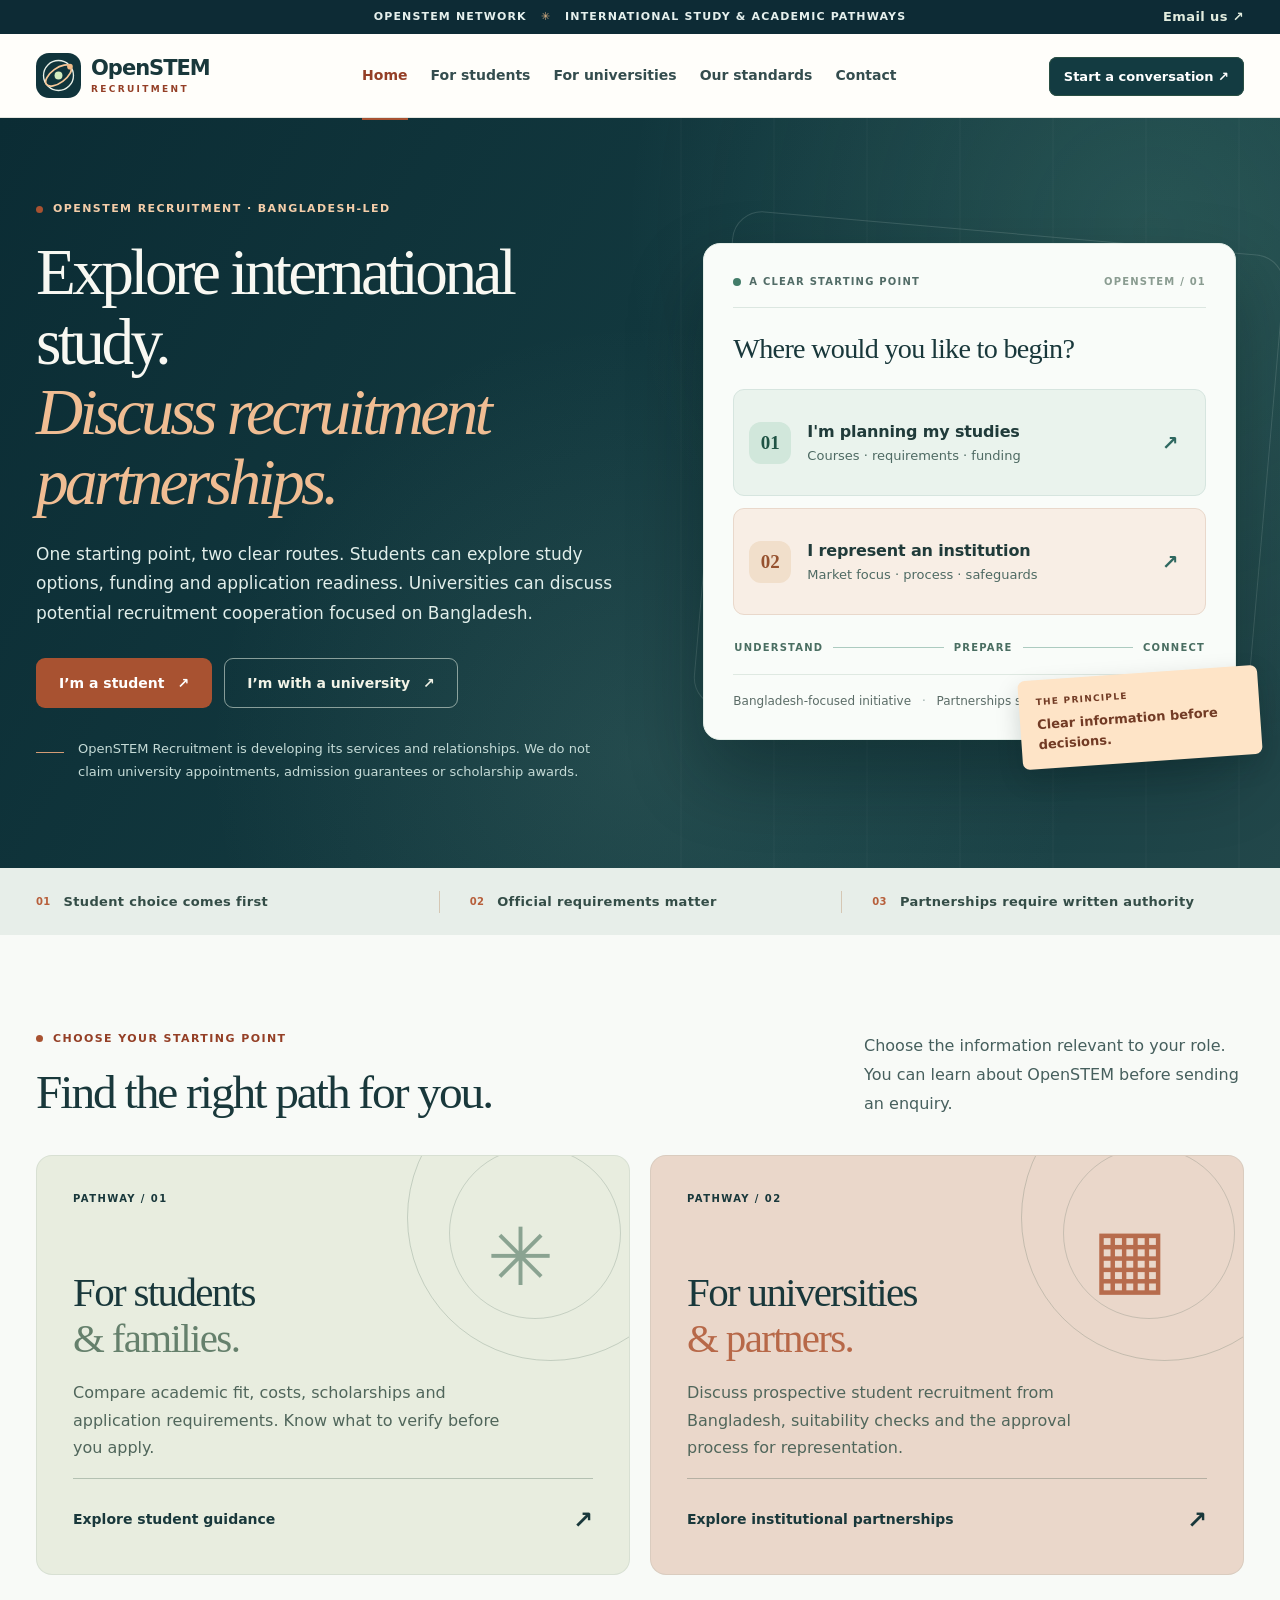
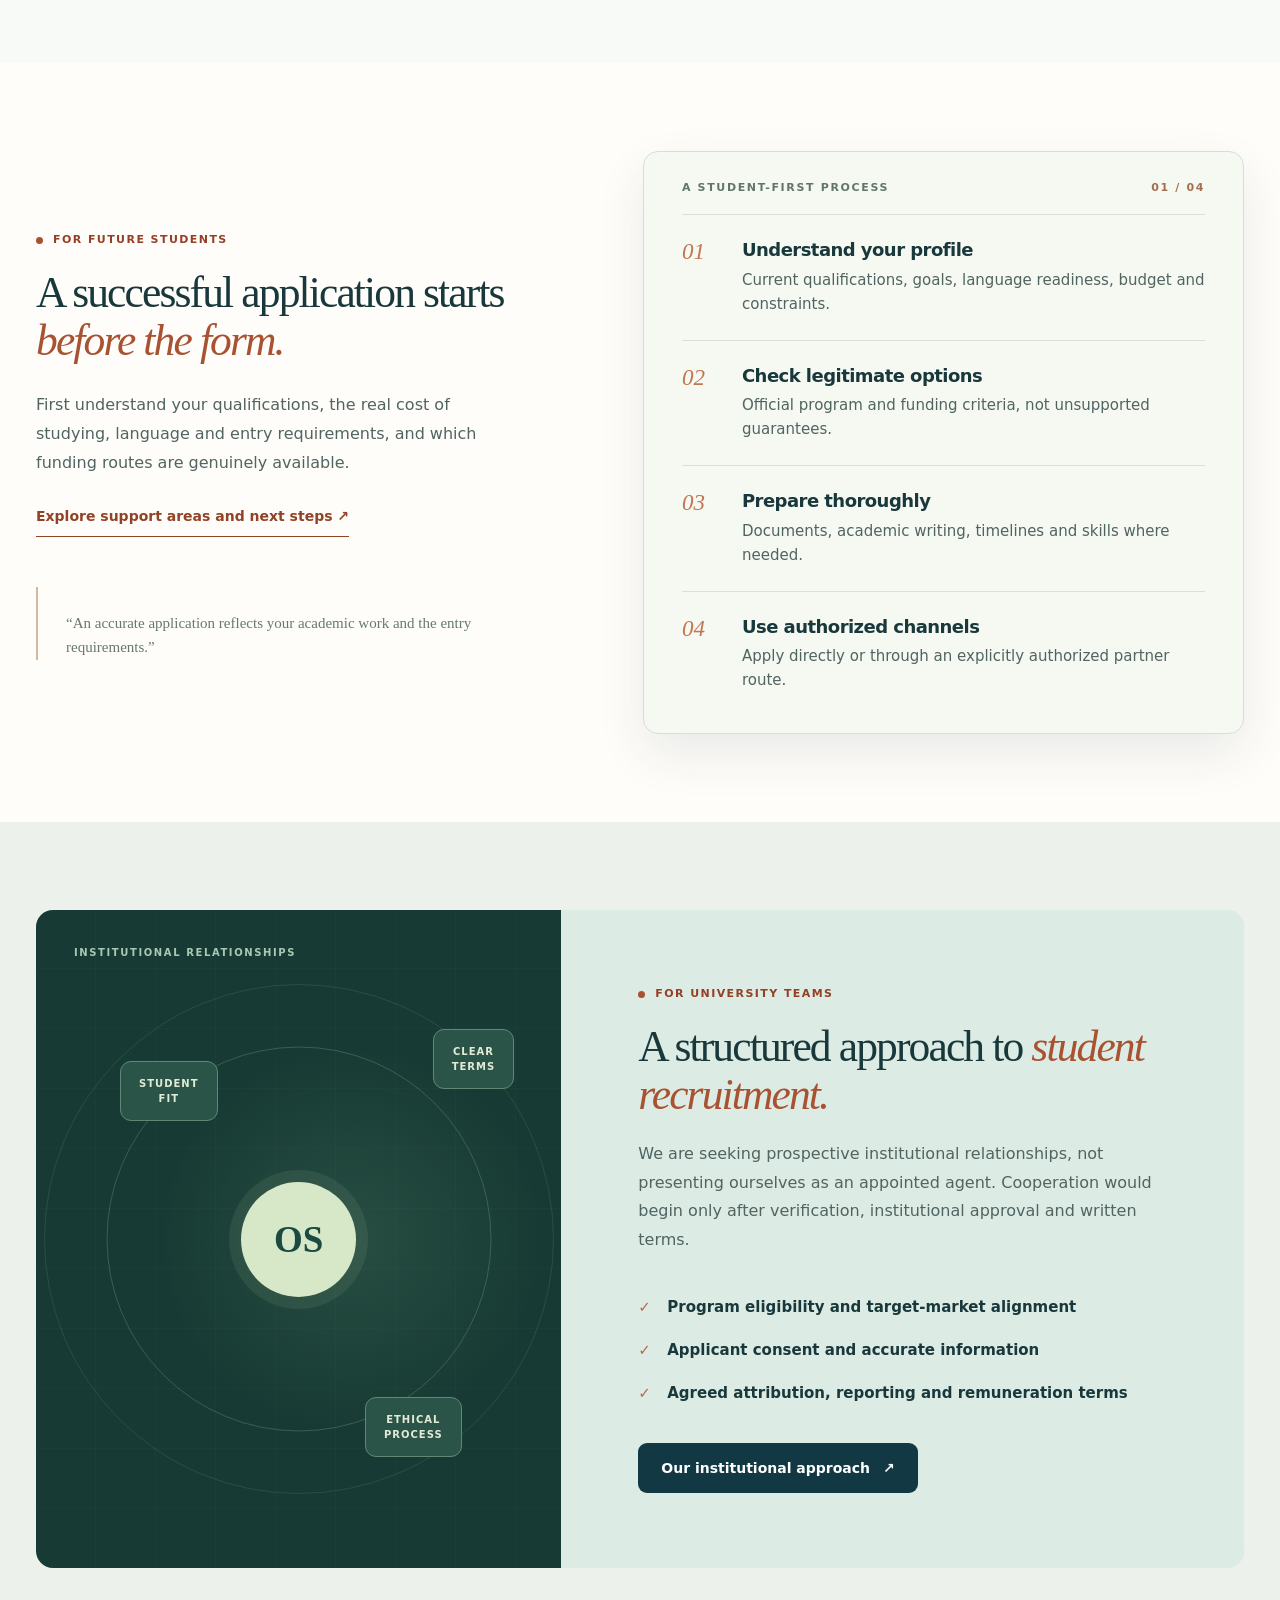
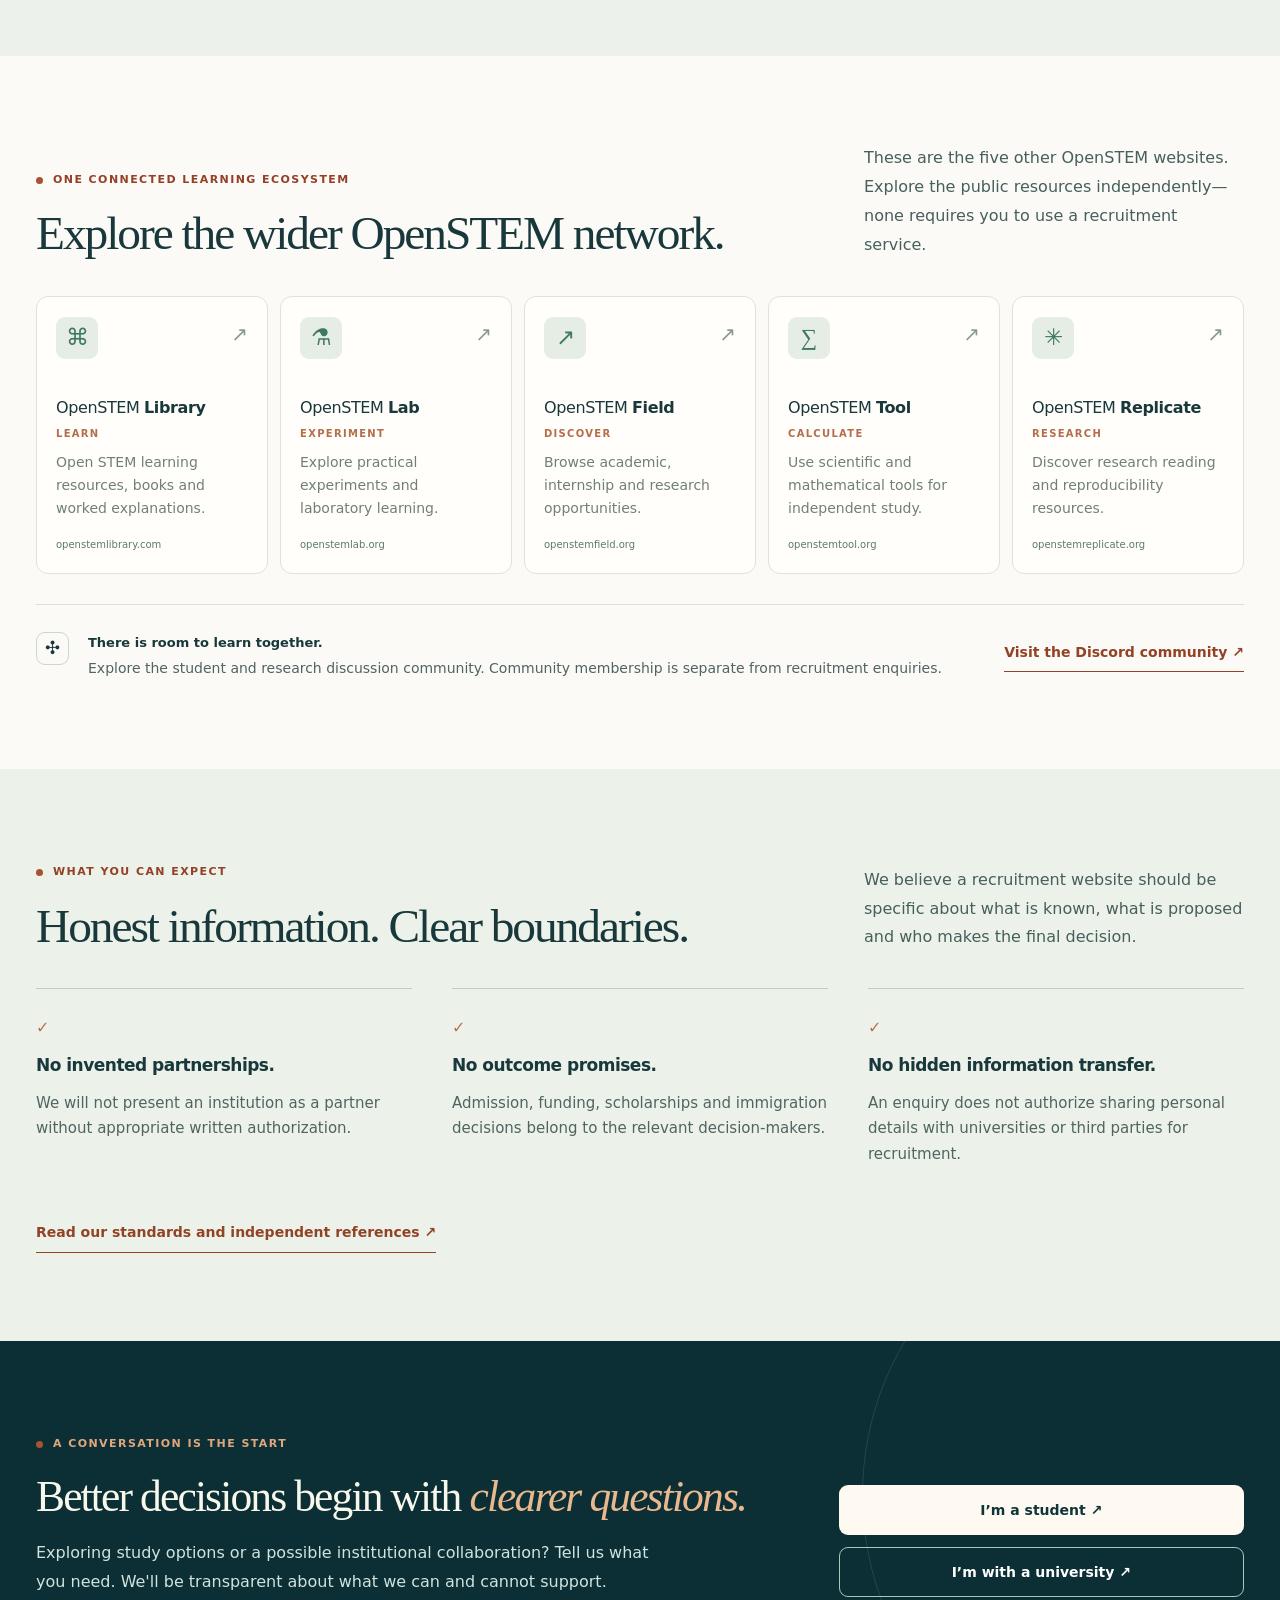
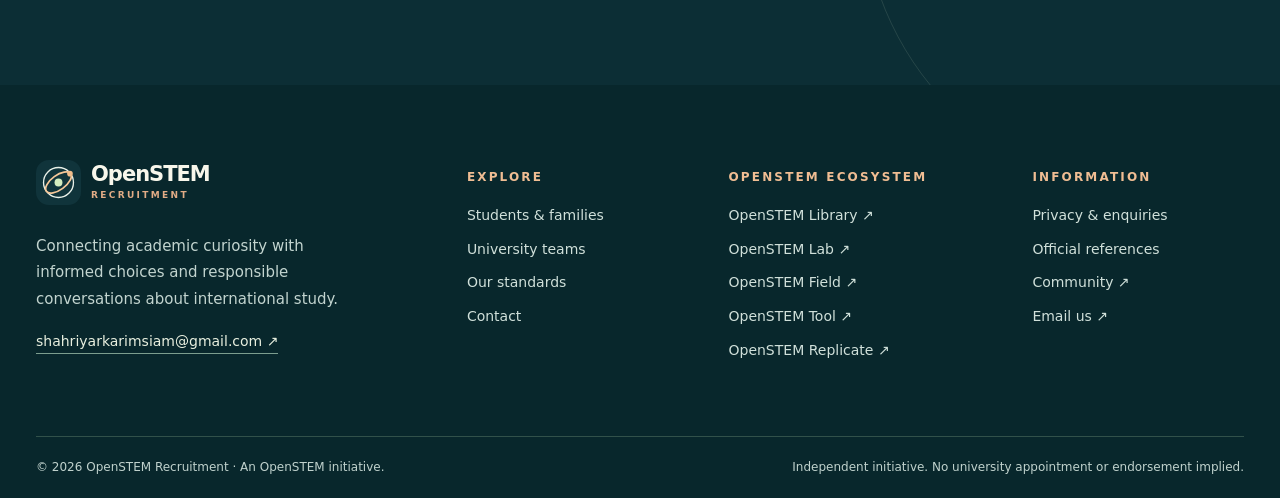
==== index.html @ 00c5bc96 "feat: complete production-ready OpenSTEM Recruitment website for Cloudflare, GitHub, and Google Clou" ====
<!DOCTYPE html>
<html lang="en"><head><meta charset="utf-8"/><meta content="width=device-width, initial-scale=1" name="viewport"/><meta content="light" name="color-scheme"/><meta content="#0b2c34" name="theme-color"/><meta content="OpenSTEM Recruitment connects student-focused academic guidance with honest conversations about potential university recruitment partnerships." name="description"/><title>Study pathways &amp; university recruitment partnerships | OpenSTEM Recruitment</title><meta content="website" property="og:type"/><meta content="Study pathways &amp; university recruitment partnerships — OpenSTEM Recruitment" property="og:title"/><meta content="OpenSTEM Recruitment connects student-focused academic guidance with honest conversations about potential university recruitment partnerships." property="og:description"/><link href="assets/favicon.svg" rel="icon" type="image/svg+xml"/><link href="assets/styles.css" rel="stylesheet"/><script defer="" src="assets/app.js"></script></head><body><a class="skip" href="#main">Skip to content</a><div class="topline"><span>OPENSTEM NETWORK <span aria-hidden="true">✳</span> INTERNATIONAL STUDY &amp; ACADEMIC PATHWAYS</span><a href="mailto:shahriyarkarimsiam@gmail.com">Email us <span aria-hidden="true">↗</span></a></div><header class="site-header"><div class="shell header-inner"><a aria-label="OpenSTEM Recruitment home" class="brand" href="index.html"><span aria-hidden="true" class="brand-mark"><svg height="37" viewbox="0 0 42 42" width="37"><circle cx="21" cy="21" fill="none" r="17" stroke="#e8f0e8" stroke-width="1.5"></circle><ellipse cx="21" cy="21" fill="none" rx="17" ry="8.2" stroke="#f7c899" stroke-width="2" transform="rotate(-36 21 21)"></ellipse><circle cx="21" cy="21" fill="#d4edbf" r="4.5"></circle><circle cx="34" cy="11" fill="#f1bd8b" r="3.2"></circle></svg></span><span class="brand-copy"><strong>OpenSTEM</strong><small>RECRUITMENT</small></span></a><nav aria-label="Main navigation" class="desktop-nav"><a aria-current="page" href="index.html">Home</a><a href="students.html">For students</a><a href="universities.html">For universities</a><a href="standards.html">Our standards</a><a href="contact.html">Contact</a></nav><div class="header-actions"><a class="header-cta" href="contact.html">Start a conversation <span aria-hidden="true">↗</span></a><button aria-controls="mobile-nav" aria-expanded="false" aria-label="Open navigation" class="menu-toggle" type="button"><span></span><span></span><span></span></button></div></div><nav aria-label="Mobile navigation" class="mobile-nav shell" hidden="" id="mobile-nav"><a aria-current="page" href="index.html">Home</a><a href="students.html">For students</a><a href="universities.html">For universities</a><a href="standards.html">Our standards</a><a href="contact.html">Contact</a></nav></header><main id="main">
<section class="hero-home"><div class="hero-sheen"></div><div class="shell home-hero-grid"><div class="hero-copy"><span class="eyebrow"><span class="eyebrow-dot"></span>OPENSTEM RECRUITMENT · BANGLADESH-LED</span><h1>Explore international study.<br/><em>Discuss recruitment partnerships.</em></h1><p class="hero-description">One starting point, two clear routes. Students can explore study options, funding and application readiness. Universities can discuss potential recruitment cooperation focused on Bangladesh.</p><div class="button-row"><a class="btn btn-accent" href="students.html">I’m a student <span aria-hidden="true">↗</span></a><a class="btn btn-border" href="universities.html">I’m with a university <span aria-hidden="true">↗</span></a></div><div class="hero-proof"><span class="small-rule"></span><p>OpenSTEM Recruitment is developing its services and relationships. We do not claim university appointments, admission guarantees or scholarship awards.</p></div></div><div aria-label="How students and universities can use OpenSTEM Recruitment" class="hero-art pathway-art">
<div class="pathway-board">
<div class="pathway-board-head"><span class="board-kicker"><span class="signal-dot"></span> A CLEAR STARTING POINT</span><span class="board-mini">OPENSTEM / 01</span></div>
<div class="pathway-board-title">Where would you like to begin?</div>
<a class="board-route board-student" href="students.html"><span aria-hidden="true" class="board-route-icon">01</span><span class="board-route-body"><strong>I'm planning my studies</strong><small>Courses · requirements · funding</small></span><span aria-hidden="true" class="board-route-arrow">↗</span></a>
<a class="board-route board-institution" href="universities.html"><span aria-hidden="true" class="board-route-icon">02</span><span class="board-route-body"><strong>I represent an institution</strong><small>Market focus · process · safeguards</small></span><span aria-hidden="true" class="board-route-arrow">↗</span></a>
<div class="board-process"><span>UNDERSTAND</span><i></i><span>PREPARE</span><i></i><span>CONNECT</span></div>
<div class="board-notice">Bangladesh-focused initiative <span>·</span> Partnerships subject to approval</div>
</div>
<div class="board-floating-note"><span>THE PRINCIPLE</span><strong>Clear information before decisions.</strong></div>
</div></div></section>
<section class="trust-ribbon"><div class="shell trust-items"><span><b>01</b> Student choice comes first</span><span><b>02</b> Official requirements matter</span><span><b>03</b> Partnerships require written authority</span></div></section>
<section class="section audience-section" id="audiences"><div class="shell"><div class="section-head"><div><span class="eyebrow"><span class="eyebrow-dot"></span>CHOOSE YOUR STARTING POINT</span><h2>Find the right path for you.</h2></div><div class="section-head-right"><p>Choose the information relevant to your role. You can learn about OpenSTEM before sending an enquiry.</p></div></div><div class="audience-grid"><a class="audience-card audience-students" href="students.html"><span class="audience-number">PATHWAY / 01</span><span aria-hidden="true" class="audience-emblem">✳</span><h3>For students <span>&amp; families.</span></h3><p>Compare academic fit, costs, scholarships and application requirements. Know what to verify before you apply.</p><span class="audience-bottom">Explore student guidance <span aria-hidden="true">↗</span></span></a><a class="audience-card audience-universities" href="universities.html"><span class="audience-number">PATHWAY / 02</span><span aria-hidden="true" class="audience-emblem">▦</span><h3>For universities <span>&amp; partners.</span></h3><p>Discuss prospective student recruitment from Bangladesh, suitability checks and the approval process for representation.</p><span class="audience-bottom">Explore institutional partnerships <span aria-hidden="true">↗</span></span></a></div></div></section>
<section class="section process-split"><div class="shell split-grid"><div class="split-story"><span class="eyebrow"><span class="eyebrow-dot"></span>FOR FUTURE STUDENTS</span><h2>A successful application starts <em>before the form.</em></h2><p>First understand your qualifications, the real cost of studying, language and entry requirements, and which funding routes are genuinely available.</p><a class="text-link" href="students.html">Explore support areas and next steps ↗</a><div class="mini-quote">“An accurate application reflects your academic work and the entry requirements.”</div></div><div class="steps-card"><div class="steps-top">A STUDENT-FIRST PROCESS <span>01 / 04</span></div><div class="step"><span>01</span><div><h3>Understand your profile</h3><p>Current qualifications, goals, language readiness, budget and constraints.</p></div></div><div class="step"><span>02</span><div><h3>Check legitimate options</h3><p>Official program and funding criteria, not unsupported guarantees.</p></div></div><div class="step"><span>03</span><div><h3>Prepare thoroughly</h3><p>Documents, academic writing, timelines and skills where needed.</p></div></div><div class="step"><span>04</span><div><h3>Use authorized channels</h3><p>Apply directly or through an explicitly authorized partner route.</p></div></div></div></div></section>
<section class="section uni-feature"><div class="shell"><div class="uni-feature-inner"><div class="uni-feature-visual"><span class="visual-kicker">INSTITUTIONAL RELATIONSHIPS</span><div class="network-center">OS</div><div class="network-node node-one">STUDENT<br/>FIT</div><div class="network-node node-two">CLEAR<br/>TERMS</div><div class="network-node node-three">ETHICAL<br/>PROCESS</div><div class="network-ring nr-one"></div><div class="network-ring nr-two"></div></div><div class="uni-feature-copy"><span class="eyebrow"><span class="eyebrow-dot"></span>FOR UNIVERSITY TEAMS</span><h2>A structured approach to <em>student recruitment.</em></h2><p>We are seeking prospective institutional relationships, not presenting ourselves as an appointed agent. Cooperation would begin only after verification, institutional approval and written terms.</p><ul class="check-list"><li>Program eligibility and target-market alignment</li><li>Applicant consent and accurate information</li><li>Agreed attribution, reporting and remuneration terms</li></ul><a class="btn btn-dark" href="universities.html">Our institutional approach <span aria-hidden="true">↗</span></a></div></div></div></section>
<section class="ecosystem section" id="ecosystem"><div class="shell"><div class="section-head"><div><span class="eyebrow"><span class="eyebrow-dot"></span>ONE CONNECTED LEARNING ECOSYSTEM</span><h2>Explore the wider OpenSTEM network.</h2></div><div class="section-head-right"><p>These are the five other OpenSTEM websites. Explore the public resources independently—none requires you to use a recruitment service.</p></div></div><div class="eco-grid"><a class="eco-card" href="https://openstemlibrary.com" rel="noopener noreferrer" target="_blank"><span class="eco-top"><span class="eco-ico">⌘</span><span aria-hidden="true" class="external">↗</span></span><span class="eco-name">OpenSTEM <strong>Library</strong></span><span class="eco-tag">Learn</span><span class="eco-desc">Open STEM learning resources, books and worked explanations.</span><span class="eco-url">openstemlibrary.com</span></a><a class="eco-card" href="https://openstemlab.org" rel="noopener noreferrer" target="_blank"><span class="eco-top"><span class="eco-ico">⚗</span><span aria-hidden="true" class="external">↗</span></span><span class="eco-name">OpenSTEM <strong>Lab</strong></span><span class="eco-tag">Experiment</span><span class="eco-desc">Explore practical experiments and laboratory learning.</span><span class="eco-url">openstemlab.org</span></a><a class="eco-card" href="https://openstemfield.org" rel="noopener noreferrer" target="_blank"><span class="eco-top"><span class="eco-ico">↗</span><span aria-hidden="true" class="external">↗</span></span><span class="eco-name">OpenSTEM <strong>Field</strong></span><span class="eco-tag">Discover</span><span class="eco-desc">Browse academic, internship and research opportunities.</span><span class="eco-url">openstemfield.org</span></a><a class="eco-card" href="https://openstemtool.org" rel="noopener noreferrer" target="_blank"><span class="eco-top"><span class="eco-ico">∑</span><span aria-hidden="true" class="external">↗</span></span><span class="eco-name">OpenSTEM <strong>Tool</strong></span><span class="eco-tag">Calculate</span><span class="eco-desc">Use scientific and mathematical tools for independent study.</span><span class="eco-url">openstemtool.org</span></a><a class="eco-card" href="https://openstemreplicate.org" rel="noopener noreferrer" target="_blank"><span class="eco-top"><span class="eco-ico">✳</span><span aria-hidden="true" class="external">↗</span></span><span class="eco-name">OpenSTEM <strong>Replicate</strong></span><span class="eco-tag">Research</span><span class="eco-desc">Discover research reading and reproducibility resources.</span><span class="eco-url">openstemreplicate.org</span></a></div><div class="community-note"><div><span class="mini-icon">✣</span><strong>There is room to learn together.</strong><p>Explore the student and research discussion community. Community membership is separate from recruitment enquiries.</p></div><a class="text-link" href="https://discord.gg/tBBKtvFJzW" rel="noopener noreferrer" target="_blank">Visit the Discord community ↗</a></div></div></section>
<section class="section values-section"><div class="shell"><div class="section-head"><div><span class="eyebrow"><span class="eyebrow-dot"></span>WHAT YOU CAN EXPECT</span><h2>Honest information. Clear boundaries.</h2></div><div class="section-head-right"><p>We believe a recruitment website should be specific about what is known, what is proposed and who makes the final decision.</p></div></div><div class="values-grid"><div><span class="values-glyph">✓</span><h3>No invented partnerships.</h3><p>We will not present an institution as a partner without appropriate written authorization.</p></div><div><span class="values-glyph">✓</span><h3>No outcome promises.</h3><p>Admission, funding, scholarships and immigration decisions belong to the relevant decision-makers.</p></div><div><span class="values-glyph">✓</span><h3>No hidden information transfer.</h3><p>An enquiry does not authorize sharing personal details with universities or third parties for recruitment.</p></div></div><a class="text-link" href="standards.html">Read our standards and independent references ↗</a></div></section>
<section class="cta-panel section"><div class="shell"><div class="cta-inner"><div><span class="eyebrow"><span class="eyebrow-dot"></span>A CONVERSATION IS THE START</span><h2>Better decisions begin with <em>clearer questions.</em></h2><p>Exploring study options or a possible institutional collaboration? Tell us what you need. We'll be transparent about what we can and cannot support.</p></div><div class="cta-actions"><a class="btn btn-light" href="contact.html?type=student">I’m a student ↗</a><a class="btn btn-outline-light" href="contact.html?type=university">I’m with a university ↗</a></div></div></div></section></main><footer class="footer"><div class="shell"><div class="footer-upper"><div class="footer-lead"><a aria-label="OpenSTEM Recruitment home" class="brand" href="index.html"><span aria-hidden="true" class="brand-mark"><svg height="37" viewbox="0 0 42 42" width="37"><circle cx="21" cy="21" fill="none" r="17" stroke="#e8f0e8" stroke-width="1.5"></circle><ellipse cx="21" cy="21" fill="none" rx="17" ry="8.2" stroke="#f7c899" stroke-width="2" transform="rotate(-36 21 21)"></ellipse><circle cx="21" cy="21" fill="#d4edbf" r="4.5"></circle><circle cx="34" cy="11" fill="#f1bd8b" r="3.2"></circle></svg></span><span class="brand-copy"><strong>OpenSTEM</strong><small>RECRUITMENT</small></span></a><p>Connecting academic curiosity with informed choices and responsible conversations about international study.</p><a class="footer-mail" href="mailto:shahriyarkarimsiam@gmail.com">shahriyarkarimsiam@gmail.com <span aria-hidden="true">↗</span></a></div><div class="footer-col"><h3>Explore</h3><a href="students.html">Students &amp; families</a><a href="universities.html">University teams</a><a href="standards.html">Our standards</a><a href="contact.html">Contact</a></div><div class="footer-col"><h3>OpenSTEM ecosystem</h3><a href="https://openstemlibrary.com" rel="noopener noreferrer" target="_blank">OpenSTEM Library <span aria-hidden="true">↗</span></a><a href="https://openstemlab.org" rel="noopener noreferrer" target="_blank">OpenSTEM Lab <span aria-hidden="true">↗</span></a><a href="https://openstemfield.org" rel="noopener noreferrer" target="_blank">OpenSTEM Field <span aria-hidden="true">↗</span></a><a href="https://openstemtool.org" rel="noopener noreferrer" target="_blank">OpenSTEM Tool <span aria-hidden="true">↗</span></a><a href="https://openstemreplicate.org" rel="noopener noreferrer" target="_blank">OpenSTEM Replicate <span aria-hidden="true">↗</span></a></div><div class="footer-col"><h3>Information</h3><a href="privacy.html">Privacy &amp; enquiries</a><a href="standards.html#references">Official references</a><a href="https://discord.gg/tBBKtvFJzW" rel="noopener noreferrer" target="_blank">Community ↗</a><a href="mailto:shahriyarkarimsiam@gmail.com">Email us ↗</a></div></div><div class="footer-bottom"><span>© <span id="year">2026</span> OpenSTEM Recruitment · An OpenSTEM initiative.</span><span>Independent initiative. No university appointment or endorsement implied.</span></div></div></footer></body></html>
---- assets/styles.css ----
:root{--ink:#17332f;--dark:#14342f;--dark2:#0e2926;--dark3:#214b44;--cream:#f9f7f1;--paper:#fffdfa;--sage:#e9efea;--sage2:#d9e7db;--line:#dbe2da;--muted:#64756d;--accent:#c76e46;--accent-dark:#a95535;--peach:#f3d5bd;--round:18px;--shadow:0 24px 54px rgba(19,47,42,.09);--font:Inter,ui-sans-serif,system-ui,-apple-system,BlinkMacSystemFont,"Segoe UI",sans-serif;--serif:Georgia,"Times New Roman",serif}
*{box-sizing:border-box}html{scroll-behavior:smooth;scroll-padding-top:106px}body{margin:0;color:var(--ink);background:var(--cream);font:16px/1.66 var(--font);-webkit-font-smoothing:antialiased}a{color:inherit;text-decoration:none}button,input,textarea,select{font:inherit}button{cursor:pointer}h1,h2,h3,p{margin-top:0}h1,h2,h3{line-height:1.13;letter-spacing:-.035em}h1,h2{font-weight:500}h1{font-family:var(--serif);font-size:clamp(3.65rem,6vw,6.65rem)}h2{font-family:var(--serif);font-size:clamp(2.75rem,4.1vw,4.65rem)}h3{font-size:1.18rem}em{font-weight:400;color:var(--accent);font-family:var(--serif)}p{color:var(--muted)}img{max-width:100%;display:block}[hidden]{display:none!important}::selection{background:#f5c49b;color:#163731}.shell{width:min(1240px,calc(100% - 72px));margin-inline:auto}.section{padding:100px 0}.skip{position:absolute;top:-90px;left:24px;background:#fff;z-index:50;padding:10px 18px;border-radius:6px}.skip:focus{top:8px}a:focus-visible,button:focus-visible,input:focus-visible,textarea:focus-visible,select:focus-visible,summary:focus-visible{outline:3px solid #e59b68;outline-offset:4px}.sr-only{position:absolute!important;width:1px;height:1px;overflow:hidden;clip:rect(0,0,0,0);white-space:nowrap}.topline{height:32px;background:#10302b;color:#d9e7dd;display:flex;align-items:center;justify-content:center;gap:12px;position:relative;font-size:10px;letter-spacing:.155em;font-weight:700}.topline span span{color:#deb385;margin:0 9px}.topline>a{position:absolute;right:36px;color:#e2eddf;letter-spacing:.03em;text-transform:none;font-size:11px}.topline>a:hover{color:#f6c896}.site-header{position:relative;z-index:20;background:rgba(249,247,241,.98);border-bottom:1px solid #e4e6df}.header-inner{min-height:84px;display:flex;align-items:center;justify-content:space-between;gap:22px}.brand{display:inline-flex;align-items:center;gap:10px;flex-shrink:0;line-height:1}.brand-mark{display:grid;place-items:center;width:45px;height:45px;border-radius:13px;background:var(--dark)}.brand-copy{display:flex;flex-direction:column;gap:6px}.brand-copy strong{font-weight:800;font-size:21px;letter-spacing:-1px}.brand-copy small{font-size:9px;letter-spacing:.26em;font-weight:800;color:var(--accent-dark)}.desktop-nav{display:flex;align-items:center;gap:clamp(13px,1.8vw,30px)}.desktop-nav a{font-size:12px;font-weight:700;color:#3e554b;white-space:nowrap;transition:color .2s}.desktop-nav a:hover,.desktop-nav a[aria-current=page]{color:var(--accent-dark)}.desktop-nav a[aria-current=page]{position:relative}.desktop-nav a[aria-current=page]:after{content:"";position:absolute;bottom:-33px;left:0;right:0;height:2px;background:var(--accent)}.header-cta{border:1px solid #294f43;color:#183a32;border-radius:7px;padding:11px 14px;font-weight:750;font-size:12px;white-space:nowrap;transition:background .2s,color .2s}.header-cta:hover{background:var(--dark);color:white}.menu-toggle{display:none;border:1px solid #bac7bc;border-radius:8px;background:transparent;width:42px;height:42px;padding:12px}.menu-toggle span{display:block;height:2px;background:var(--ink);margin:4px 0}.mobile-nav{padding-bottom:22px;display:grid;gap:0}.mobile-nav a{padding:12px 2px;border-bottom:1px solid var(--line);font-weight:650}.eyebrow{display:inline-flex;align-items:center;gap:10px;font-size:10px;font-weight:800;letter-spacing:.18em;text-transform:uppercase;color:var(--accent-dark);margin-bottom:25px}.eyebrow-dot{width:7px;height:7px;background:var(--accent);border-radius:50%}.btn{display:inline-flex;align-items:center;justify-content:center;gap:13px;padding:15px 22px;border-radius:6px;font-size:13px;font-weight:800;line-height:1.3;transition:transform .2s,background .2s,border-color .2s,color .2s;border:1px solid transparent;white-space:nowrap}.btn:hover{transform:translateY(-2px)}.btn-accent{background:var(--accent);color:#fff}.btn-accent:hover{background:#b75e37}.btn-border{color:#f2f3e7;border-color:rgba(228,239,227,.56)}.btn-border:hover{background:rgba(255,255,255,.1)}.btn-dark{background:var(--dark);color:white}.btn-dark:hover{background:#245448}.btn-outline-dark{border-color:#436457;color:var(--dark)}.btn-outline-dark:hover{background:var(--dark);color:white}.btn-light{background:#fffaf1;color:var(--dark)}.btn-outline-light{border-color:#abc7bb;color:#fff}.btn-outline-light:hover{background:rgba(255,255,255,.1)}.btn-quiet{color:var(--dark);background:transparent;border-color:#c9d4cc}.button-row{display:flex;align-items:center;flex-wrap:wrap;gap:12px}.text-link{display:inline-flex;gap:10px;align-items:center;color:#a9593b;font-weight:800;font-size:13px;border-bottom:1px solid currentColor;padding-bottom:7px;transition:gap .2s}.text-link:hover{gap:16px}.section-head{display:flex;align-items:end;justify-content:space-between;gap:40px;margin-bottom:46px}.section-head h2{max-width:725px;margin:0}.section-head-right{max-width:380px;flex:0 1 380px}.section-head-right p{margin:0;color:#687c72;font-size:14px;line-height:1.9}
/* Home hero */
.hero-home{position:relative;background:var(--dark2);color:#f8f7ec;overflow:hidden;isolation:isolate}.hero-home:before{content:"";position:absolute;inset:0;background:radial-gradient(circle at 72% 49%,rgba(67,126,102,.38),transparent 39%),radial-gradient(circle at 22% 24%,rgba(67,108,84,.21),transparent 42%);z-index:-1}.hero-sheen{position:absolute;top:0;right:0;width:54%;height:100%;background:repeating-linear-gradient(90deg,transparent 0,transparent 91px,rgba(255,255,255,.035) 92px,transparent 93px);pointer-events:none}.home-hero-grid{display:grid;grid-template-columns:1.03fr .97fr;gap:50px;align-items:center;min-height:695px;padding-block:75px}.hero-copy{max-width:720px;position:relative;z-index:2}.hero-copy .eyebrow,.uni-hero .eyebrow{color:#e9b58a}.hero-copy h1{font-size:clamp(4rem,5.75vw,6.85rem);line-height:1.045;letter-spacing:-.055em;margin-bottom:27px;color:#f8f8f2}.hero-copy em{color:#e5b48f}.hero-description{color:#bfcec5;font-size:16px;max-width:530px;line-height:1.95;margin-bottom:29px}.hero-proof{display:flex;gap:14px;align-items:start;margin-top:48px}.hero-proof .small-rule{width:28px;height:1px;background:#d39c75;flex:none;margin-top:14px}.hero-proof p{font-size:11px;max-width:395px;line-height:1.8;color:#aabfb2;margin-bottom:0}.hero-art{height:568px;position:relative;border-radius:50%;display:flex;flex-direction:column;justify-content:center;align-items:center}.orbital{position:absolute;pointer-events:none;border:1px solid rgba(223,234,214,.17);border-radius:50%;left:50%;top:50%;transform:translate(-50%,-50%)}.orbital-one{width:550px;height:550px}.orbital-two{width:445px;height:445px;border-color:rgba(223,234,214,.11)}.arc-label{position:absolute;top:17px;font-size:9px;letter-spacing:.18em;color:#aec6af}.arc-label span{color:#cc946b;padding-inline:8px}.visual-card{width:min(360px,85%);min-height:207px;border-radius:13px;padding:22px 24px;z-index:2;backdrop-filter:blur(4px);box-shadow:0 22px 42px rgba(0,0,0,.19);position:relative}.student-visual{background:#f1f3e9;color:#1b3730;transform:translate(-36px,11px) rotate(-4deg)}.university-visual{background:#316559;color:#fff;transform:translate(42px,-4px) rotate(4deg)}.card-top{display:flex;align-items:center;gap:9px;font-size:9px;font-weight:800;letter-spacing:.15em;line-height:1}.tiny-square{display:grid;place-items:center;width:24px;height:24px;border-radius:5px;background:rgba(18,52,45,.1);font-size:10px;letter-spacing:0}.university-visual .tiny-square{background:rgba(255,255,255,.16)}.visual-arrow{margin-left:auto;font-size:19px}.visual-symbol{font-size:32px;color:#c67851;line-height:1;margin-top:18px}.university-visual .visual-symbol{color:#d6dabd}.visual-card strong{font-size:22px;line-height:1.19;letter-spacing:-.025em;display:block;margin:9px 0}.visual-card p{font-size:10px;letter-spacing:.03em;margin:0;color:#6b7f74}.university-visual p{color:#d0ded7}.visual-connector{z-index:1;display:flex;align-items:center;gap:6px;transform:rotate(-21deg);padding:4px}.connector-line{width:46px;height:1px;background:#d4e5d4}.connector-dot{width:7px;height:7px;background:#e9c192;border-radius:50%}.connector-pill{font-size:8px;letter-spacing:.14em;border:1px solid #9db9a5;border-radius:20px;padding:7px 11px;color:#e8e5cb;white-space:nowrap}.visual-footnote{position:absolute;bottom:8px;font-size:9px;color:#9fbeac;letter-spacing:.17em}.trust-ribbon{background:#eadfd0}.trust-items{display:grid;grid-template-columns:repeat(3,1fr);min-height:67px;align-items:center;color:#45544a}.trust-items span{display:flex;align-items:center;gap:13px;font-size:11px;font-weight:720;letter-spacing:.025em}.trust-items span+span{padding-left:30px;border-left:1px solid #d5c7b4}.trust-items b{font-size:10px;font-weight:900;color:#b75f3b}.audience-section{background:var(--cream)}.audience-grid{display:grid;grid-template-columns:repeat(2,minmax(0,1fr));gap:20px}.audience-card{min-height:390px;display:flex;flex-direction:column;align-items:start;padding:36px 40px;border-radius:13px;position:relative;overflow:hidden;transition:transform .22s,box-shadow .22s}.audience-card:hover{transform:translateY(-5px);box-shadow:var(--shadow)}.audience-students{background:#e8eddf}.audience-universities{background:#ead7ca}.audience-card:before{content:"";position:absolute;right:-65px;top:-82px;width:285px;height:285px;border:1px solid rgba(24,62,48,.18);border-radius:50%}.audience-card:after{content:"";position:absolute;right:8px;top:-9px;width:170px;height:170px;border:1px solid rgba(24,62,48,.17);border-radius:50%}.audience-number{font-size:10px;font-weight:800;letter-spacing:.14em;z-index:1}.audience-emblem{font:80px/1 var(--serif);position:absolute;right:75px;top:62px;color:rgba(44,89,68,.5)}.audience-universities .audience-emblem{color:#b76c4d}.audience-card h3{font:500 clamp(2.4rem,3.3vw,4rem)/1.14 var(--serif);letter-spacing:-.04em;max-width:370px;margin:68px 0 15px;z-index:1}.audience-card h3 span{display:block;color:#65806c}.audience-universities h3 span{color:#b76848}.audience-card p{max-width:420px;line-height:1.8;font-size:14px;color:#50665b;z-index:1}.audience-bottom{margin-top:auto;width:100%;border-top:1px solid rgba(25,60,45,.25);display:flex;align-items:center;justify-content:space-between;padding-top:21px;font-size:13px;font-weight:800;z-index:1}.audience-bottom span{font-size:24px}.process-split{background:#fffdfa}.split-grid{display:grid;grid-template-columns:.9fr 1.1fr;gap:clamp(50px,9vw,130px);align-items:center}.split-story h2{margin-bottom:27px}.split-story>p{line-height:1.95;font-size:15px;max-width:475px;margin-bottom:24px}.mini-quote{margin-top:50px;padding:24px 0 0 28px;border-left:2px solid #d5b99d;font-family:var(--serif);font-size:23px;line-height:1.5;color:#667a6c}.steps-card{border:1px solid var(--line);background:#f6f8f2;border-radius:12px;padding:27px 38px 17px;box-shadow:var(--shadow)}.steps-top{font-size:10px;font-weight:800;letter-spacing:.15em;display:flex;justify-content:space-between;margin-bottom:16px;color:#617669}.steps-top span{color:#a56e4f}.step{display:flex;gap:25px;border-top:1px solid #d8e1d9;padding:24px 0}.step>span{font:italic 23px var(--serif);color:#c27551;min-width:35px}.step h3{margin:0 0 6px;font-size:17px;letter-spacing:-.03em}.step p{font-size:13px;line-height:1.7;margin:0}.uni-feature{background:#edf1eb}.uni-feature-inner{display:grid;grid-template-columns:.87fr 1.13fr;min-height:545px;overflow:hidden;border-radius:15px;background:#d6e3d8}.uni-feature-visual{position:relative;background:#173b34;min-height:535px;overflow:hidden;display:grid;place-items:center}.uni-feature-visual:before{content:"";position:absolute;inset:0;background:radial-gradient(circle at 60% 50%,rgba(157,211,169,.12),transparent 42%),repeating-linear-gradient(0deg,transparent,transparent 59px,rgba(255,255,255,.03) 60px),repeating-linear-gradient(90deg,transparent,transparent 59px,rgba(255,255,255,.03) 60px)}.visual-kicker{position:absolute;top:34px;left:38px;color:#a9c8b3;font-size:10px;letter-spacing:.16em;font-weight:800}.network-center{width:115px;height:115px;border-radius:50%;display:grid;place-items:center;background:#d6e8c8;color:#1b4b40;font:700 37px var(--serif);z-index:2;box-shadow:0 0 0 12px rgba(212,238,195,.08)}.network-ring{position:absolute;border-radius:50%;border:1px solid rgba(217,231,197,.19);width:385px;height:385px;left:50%;top:50%;transform:translate(-50%,-50%)}.nr-two{width:510px;height:510px;border-color:rgba(217,231,197,.1)}.network-node{position:absolute;z-index:3;color:#e2ebd7;background:#2b5448;border:1px solid #608875;border-radius:11px;padding:14px 18px;font-size:10px;line-height:1.5;font-weight:800;letter-spacing:.1em;text-align:center}.node-one{top:23%;left:16%}.node-two{top:18%;right:9%}.node-three{bottom:17%;right:19%}.uni-feature-copy{padding:75px clamp(35px,6vw,89px);display:flex;flex-direction:column;align-items:start;justify-content:center}.uni-feature-copy h2{font-size:clamp(2.7rem,3.9vw,4.6rem);margin-bottom:22px}.uni-feature-copy>p{max-width:530px;font-size:15px;line-height:1.9}.check-list{list-style:none;padding:0;margin:15px 0 29px}.check-list li{padding:9px 0 9px 29px;position:relative;font-size:13px;font-weight:700}.check-list li:before{content:"✓";position:absolute;left:0;color:#b86e4d;font-weight:900}.ecosystem{background:#fbfaf6}.eco-grid{display:grid;grid-template-columns:repeat(5,minmax(0,1fr));gap:12px}.eco-card{display:flex;flex-direction:column;align-items:start;min-height:265px;padding:20px 19px;border:1px solid #dce4db;background:#fffefa;border-radius:10px;transition:transform .2s,box-shadow .2s}.eco-card:hover{transform:translateY(-4px);box-shadow:var(--shadow)}.eco-top{display:flex;width:100%;justify-content:space-between;align-items:start;margin-bottom:35px}.eco-ico{display:grid;place-items:center;background:#e6ede4;width:42px;height:42px;border-radius:9px;font-family:var(--serif);font-size:23px;color:#3f7864}.external{font-size:20px;color:#89998d}.eco-name{font-size:16px;letter-spacing:-.025em}.eco-name strong{font-weight:850}.eco-tag{font-size:10px;font-weight:800;letter-spacing:.13em;text-transform:uppercase;color:#b56d4c;margin:4px 0 9px}.eco-desc{font-size:12px;color:#718076;line-height:1.65;margin-bottom:16px}.eco-url{margin-top:auto;font-size:10px;color:#5c796d;word-break:break-word}.community-note{display:flex;align-items:center;justify-content:space-between;gap:25px;border-top:1px solid #dde2d8;padding:27px 0 0;margin-top:30px}.community-note>div{display:grid;grid-template-columns:40px 1fr;column-gap:12px}.mini-icon{grid-row:span 2;width:33px;height:33px;border:1px solid #c9d8c7;border-radius:9px;display:grid;place-items:center;font-size:18px}.community-note strong{font-size:13px}.community-note p{font-size:12px;margin:3px 0 0}.values-section{background:#ecf2e9}.values-grid{display:grid;grid-template-columns:repeat(3,minmax(0,1fr));gap:40px;margin-bottom:35px}.values-grid>div{border-top:1px solid #bccfc0;padding-top:25px}.values-glyph{font-size:16px;color:#bd714e}.values-grid h3{font-size:18px;letter-spacing:-.03em;margin:14px 0}.values-grid p{font-size:13px;line-height:1.85}.cta-panel{background:var(--dark2);color:#f8f7ec;overflow:hidden}.cta-inner{display:grid;grid-template-columns:1.3fr .7fr;align-items:end;gap:50px;position:relative}.cta-inner:before{content:"";border:1px solid rgba(218,233,207,.12);border-radius:50%;width:600px;height:600px;position:absolute;right:-220px;top:-235px;pointer-events:none}.cta-inner .eyebrow{color:#e0a77d}.cta-inner h2{margin-bottom:18px;max-width:810px}.cta-inner h2 em{color:#e8b98e}.cta-inner p{color:#afc6b6;max-width:620px;font-size:14px;line-height:1.85;margin-bottom:0}.cta-actions{display:flex;align-items:stretch;flex-direction:column;gap:12px;z-index:2}.footer{background:#0b2422;color:#e8efdf;padding:75px 0 0}.footer-upper{display:grid;grid-template-columns:1.8fr 1fr 1.2fr 1fr;gap:50px;padding-bottom:75px}.footer .brand-copy strong{color:#f8f7eb}.footer .brand-copy small{color:#e1ac86}.footer-lead p{max-width:310px;color:#abc1b4;font-size:13px;margin-top:24px;line-height:1.9}.footer-mail{font-size:13px;border-bottom:1px solid #7c9e8f;padding-bottom:4px;word-break:break-word}.footer-col{display:flex;flex-direction:column;gap:12px}.footer-col h3{font-size:10px;text-transform:uppercase;letter-spacing:.18em;color:#d7b393;margin:10px 0 8px}.footer-col a{font-size:12px;color:#bdd1c4;line-height:1.4;transition:color .2s}.footer-col a:hover,.footer-mail:hover{color:#fff}.footer-bottom{border-top:1px solid #31514a;display:flex;justify-content:space-between;gap:20px;align-items:center;padding:20px 0;font-size:10px;color:#a4b9ac}
/* dedicated pages */
.subhero{overflow:hidden;position:relative}.subhero-grid{display:grid;grid-template-columns:1.06fr .94fr;gap:55px;align-items:center;min-height:590px}.subhero-copy{padding-block:75px}.subhero-copy h1{font-size:clamp(3.5rem,5.1vw,6rem);margin-bottom:24px}.subhero-copy>p{max-width:570px;line-height:1.95;font-size:15px;margin-bottom:25px}.subhero-copy .hero-disclosure{font-size:11px;max-width:525px;line-height:1.8;margin:32px 0 0}.student-hero{background:#e8efdf}.student-art{height:550px;align-self:end;position:relative;display:flex;align-items:end}.student-art:before{content:"";position:absolute;width:510px;height:510px;border-radius:50%;background:rgba(255,255,255,.22);left:50%;top:30px;transform:translateX(-50%)}.student-art img{width:100%;max-width:550px;max-height:530px;object-fit:contain;position:relative;mix-blend-mode:multiply}.art-sticker{position:absolute;right:1%;bottom:33px;transform:rotate(-5deg);border-radius:5px;padding:10px 13px;background:#fff9ee;color:#184539;box-shadow:var(--shadow);font-size:11px;font-weight:800}.student-principles{padding-block:57px;background:#fffdfa}.three-principles{display:grid;grid-template-columns:repeat(3,1fr);gap:30px}.three-principles>div{display:flex;flex-direction:column;align-items:start;border-right:1px solid #d9e4d9;padding:0 20px 0 0}.three-principles>div:last-child{border:0}.three-principles span{font:italic 19px var(--serif);color:#b77757}.three-principles h2{font:600 20px var(--font);letter-spacing:-.04em;margin:9px 0}.three-principles p{font-size:12px;max-width:285px;line-height:1.75;margin-bottom:0}.services-section{background:#f9f8f3}.services-toolbar{display:flex;justify-content:space-between;gap:20px;align-items:center;margin-bottom:25px}.filter-wrap{display:flex;flex-wrap:wrap;gap:8px}.filter-chip{border:1px solid #ccd8ce;background:transparent;color:#3b5d4b;border-radius:30px;padding:8px 16px;font-size:12px;font-weight:750;transition:all .2s}.filter-chip:hover{border-color:#8ea899}.filter-chip.active{background:var(--dark);border-color:var(--dark);color:white}.filter-chip span{opacity:.68;margin-left:3px}.search-wrap{border:1px solid #ccd8ce;border-radius:7px;padding:0 12px;display:flex;align-items:center;background:white;min-width:230px}.search-wrap span{font-size:24px;color:#6c8575}.search-wrap input{border:0;outline:0;padding:11px 7px;font-size:12px;width:100%;background:transparent;min-width:0}.search-wrap:focus-within{outline:2px solid #bd906b}.service-grid{display:grid;grid-template-columns:repeat(3,minmax(0,1fr));gap:15px}.service-card{border:1px solid #dde4dc;border-radius:10px;background:white;padding:27px;min-height:247px;display:flex;flex-direction:column;transition:box-shadow .2s,transform .2s}.service-card:hover{transform:translateY(-3px);box-shadow:var(--shadow)}.service-card-top{display:flex;align-items:center;justify-content:space-between;margin-bottom:38px}.service-card-top .num{font:italic 23px var(--serif);color:#bc805b}.service-card-top .category{font-size:9px;letter-spacing:.15em;font-weight:800;text-transform:uppercase;color:#62826d}.service-card h3{font-size:18px;margin:0 0 12px}.service-card p{font-size:13px;line-height:1.75;margin:0 0 18px}.service-card a{font-size:12px;font-weight:800;color:var(--accent-dark);margin-top:auto;display:inline-block}.service-footnote{font-size:12px;line-height:1.85;border-left:3px solid var(--accent);padding:12px 15px;margin:27px 0 0;background:#f1f3ec}.no-results{padding:24px;border:1px dashed #afc0b2;border-radius:8px}.roadmap-section{background:#e9eee5}.roadmap-layout{display:grid;grid-template-columns:.8fr 1.2fr;gap:90px}.roadmap-layout h2{margin-bottom:25px}.roadmap-layout>div:first-child>p{font-size:14px;line-height:1.8}.checklist-panel{background:#fffdfa;border-radius:12px;padding:18px 37px;border:1px solid #d6e0d4}.checkline{display:flex;gap:24px;padding:21px 0;border-bottom:1px solid #e3e9df}.checkline:last-child{border-bottom:0}.checkline>span{font:italic 23px var(--serif);color:#c1805e;min-width:34px}.checkline strong{font-size:15px;display:block;margin-bottom:4px}.checkline p{font-size:12px;line-height:1.75;margin:0}.light-questions{background:#fffdfa}.faq-list{max-width:900px}.faq-list details{border-bottom:1px solid #dbe3da}.faq-list details:first-child{border-top:1px solid #dbe3da}.faq-list summary{cursor:pointer;padding:21px 4px;display:flex;justify-content:space-between;align-items:center;gap:15px;font-size:15px;font-weight:800;list-style:none}.faq-list summary::-webkit-details-marker{display:none}.faq-list summary span{font:normal 28px var(--font);color:#ad775c}.faq-list details[open] summary span{transform:rotate(45deg)}.faq-list details p{max-width:770px;font-size:13px;line-height:1.9;margin:0 0 23px;padding-right:50px}.uni-hero{background:#173a35;color:#fff}.uni-hero .subhero-copy h1{color:#f8f5eb}.uni-hero .subhero-copy h1 em{color:#edbd99}.uni-hero .subhero-copy>p{color:#c1d1c6}.uni-hero .hero-disclosure{color:#abc2b5}.uni-hero-art{height:540px;position:relative;display:grid;place-items:center}.blueprint-square{width:370px;height:370px;border:1px solid rgba(244,241,215,.22);background:repeating-linear-gradient(0deg,transparent 0,transparent 49px,rgba(255,255,255,.045) 50px),repeating-linear-gradient(90deg,transparent 0,transparent 49px,rgba(255,255,255,.045) 50px);border-radius:50%;display:grid;place-items:center;position:relative}.blueprint-square:after{content:"";position:absolute;inset:40px;border:1px dashed #688878;border-radius:50%}.blueprint-building{height:173px;width:218px;background:#356659;clip-path:polygon(0% 25%,50% 0%,100% 25%,100% 100%,0 100%);display:flex;justify-content:space-evenly;align-items:end;padding:45px 23px 15px;border-bottom:6px solid #9cc5ab;z-index:2}.blueprint-building span{width:20px;height:79px;background:#183c35;border-top:8px solid #80ae94}.blueprint-building span:nth-child(3){height:105px;width:30px}.blueprint-label{position:absolute;bottom:38px;color:#aac9b6;font-size:9px;letter-spacing:.16em;font-weight:800}.blueprint-line{width:280px;height:1px;background:#8dbea1;position:absolute;bottom:100px}.floating-tag{position:absolute;background:#f6f2e6;color:#28483a;padding:12px 18px;border-radius:7px;font-size:11px;font-weight:800;box-shadow:0 13px 30px rgba(0,0,0,.22)}.tag-a{top:75px;left:-4px;transform:rotate(-6deg)}.tag-b{right:-8px;top:190px;transform:rotate(5deg)}.tag-c{bottom:65px;left:22px;transform:rotate(-3deg)}.uni-principles{background:#fbfaf6}.value-cards{display:grid;grid-template-columns:repeat(3,1fr);gap:15px}.value-cards>div{background:#e9eee7;border-radius:10px;padding:34px 30px;min-height:285px}.value-cards>div:nth-child(2){background:#f0e7dd}.card-counter{font-size:10px;letter-spacing:.15em;color:#a05d3d;font-weight:800}.value-cards h3{font:500 28px/1.18 var(--serif);margin:56px 0 17px}.value-cards p{font-size:13px;line-height:1.8;margin-bottom:0}.model-section{background:#173930;color:#f8f5e9}.model-grid{display:grid;grid-template-columns:.87fr 1.13fr;gap:90px;align-items:start}.model-intro h2{color:#fcf8ed}.model-intro h2 em{color:#e1ab83}.model-intro>p{color:#b7cfc0;line-height:1.9;font-size:14px}.model-intro .text-link{color:#e1b28e}.model-steps{border-top:1px solid #567d66}.model-steps>div{border-bottom:1px solid #567d66;padding:29px 0;display:flex;gap:28px}.model-steps b{font:italic 27px var(--serif);color:#e0ac85;min-width:45px}.model-steps strong{font-size:17px}.model-steps p{font-size:13px;line-height:1.85;color:#b8cbbf;margin:8px 0 0}.gov-section{background:#f6f7f0}.gov-grid{display:grid;grid-template-columns:repeat(3,1fr);gap:0}.gov-grid>div{padding:25px 26px 28px 0;border-top:1px solid #cfdbd0}.gov-grid span{display:block;font:italic 20px var(--serif);color:#ae7052;margin-bottom:17px}.gov-grid strong{font-size:16px;letter-spacing:-.02em}.gov-grid p{font-size:12px;line-height:1.85;margin:10px 0 0;max-width:310px}.standards-callout{background:#e6efe5;padding-block:66px}.standards-banner{display:flex;align-items:end;justify-content:space-between;gap:45px}.standards-banner h2{font-size:clamp(2.3rem,3.6vw,4rem);max-width:725px}.standards-banner p{max-width:710px;font-size:13px;line-height:1.8;margin-bottom:0}.standards-banner .btn{flex:none}.simple-hero{background:#e7eee4;padding:90px 0 95px}.simple-hero h1{max-width:980px;font-size:clamp(3.8rem,6vw,6.5rem);margin-bottom:22px}.simple-hero p{max-width:720px;font-size:15px;line-height:1.9;margin-bottom:0}.contact-section{background:#faf9f5}.contact-layout{display:grid;grid-template-columns:.72fr 1.28fr;gap:80px;align-items:start}.contact-aside{padding-top:20px}.contact-aside h2{font-size:clamp(2.55rem,3.6vw,4.2rem);margin-bottom:25px}.contact-aside>p{font-size:14px;line-height:1.9}.large-email{display:inline-block;color:#a95c3c;font-size:15px;font-weight:800;word-break:break-word;border-bottom:1px solid #caa18b;margin:12px 0 45px;padding-bottom:6px}.contact-facts{border-top:1px solid #d9e2d8}.contact-facts>div{display:flex;gap:18px;padding:16px 0;border-bottom:1px solid #d9e2d8}.contact-facts span{font:italic 19px var(--serif);color:#bb7651}.contact-facts p{font-size:12px;line-height:1.75;margin:0}.form-panel{background:white;border:1px solid #dae4da;border-radius:13px;box-shadow:var(--shadow);padding:33px}.form-tabs{display:grid;grid-template-columns:1fr 1fr;gap:7px;padding:5px;background:#eaf0e9;border-radius:8px;margin-bottom:36px}.form-tabs button{border:0;border-radius:6px;padding:11px;background:transparent;font-size:12px;font-weight:800;color:#5b7664}.form-tabs button[aria-selected=true]{background:white;color:var(--dark);box-shadow:0 2px 12px rgba(15,60,35,.1)}.form-label-top{font-size:10px;color:#ba7556;font-weight:850;letter-spacing:.16em}.form-panel h3{font:500 31px var(--serif);margin:11px 0}.form-panel section>p{font-size:13px;margin-bottom:24px}.form-row{display:grid;grid-template-columns:1fr 1fr;gap:15px}.field{margin-bottom:19px}.field label{display:block;font-size:12px;font-weight:800;margin-bottom:9px}.field label span,.checkbox-line b{color:#b05b3e}.field input,.field select,.field textarea{width:100%;border:1px solid #cbd8cb;border-radius:6px;background:#fbfcf9;color:#1c3c30;padding:12px 13px;min-width:0;font-size:13px;outline:none;transition:border-color .2s}.field input:focus,.field textarea:focus,.field select:focus{border-color:#be855e;box-shadow:0 0 0 3px #f2ddd0}.field textarea{resize:vertical}.checkbox-line{display:flex;gap:11px;align-items:start;margin:3px 0 19px;cursor:pointer}.checkbox-line input{flex:none;width:17px;height:17px;accent-color:#2d6d51;margin-top:3px}.checkbox-line span{font-size:11px;line-height:1.8;color:#5a7163}.checkbox-line a{color:#a85837;text-decoration:underline}.form-buttons{display:flex;flex-wrap:wrap;gap:9px}.form-status{font-size:13px;font-weight:650;margin:13px 0 0;line-height:1.7;color:#23623c;transition:all .2s}.form-status.is-success{color:#155724;background:#d4edda;border:1px solid #c3e6cb;padding:12px 14px;border-radius:6px}.form-status.is-error{color:#721c24;background:#f8d7da;border:1px solid #f5c6cb;padding:12px 14px;border-radius:6px}.form-status.is-info{color:#0c5460;background:#d1ecf1;border:1px solid #bee5eb;padding:12px 14px;border-radius:6px}.form-status.is-warning{color:#856404;background:#fff3cd;border:1px solid #ffeeba;padding:12px 14px;border-radius:6px}button:disabled{opacity:.65;cursor:not-allowed}.small-form-note{font-size:11px;color:#77877c;margin:14px 0 0!important;line-height:1.8}.standards-page{background:#fffdfa}.standards-content{display:grid;grid-template-columns:.72fr 1.28fr;gap:80px}.standards-intro h2{font-size:clamp(2.3rem,3.5vw,4rem)}.standards-intro p{font-size:14px;line-height:1.9}.standards-items>article{display:flex;gap:30px;border-bottom:1px solid #d6e2d5;padding:0 0 28px;margin-bottom:30px}.standards-items>article>span{font:italic 24px var(--serif);color:#b57554;min-width:31px}.standards-items h3{font-size:19px;margin:3px 0 10px}.standards-items p{font-size:13px;line-height:1.9;margin:0}.source-section{background:#e9efe8}.sources-list{display:grid;grid-template-columns:repeat(2,1fr);gap:14px}.sources-list>a{background:#fffdfa;border:1px solid #d3dfd4;border-radius:9px;padding:26px;display:flex;justify-content:space-between;gap:15px;transition:transform .2s}.sources-list>a:hover{transform:translateY(-3px)}.sources-list>a>span{font-size:23px;color:#aa6c4c}.sources-list a div>span{font-size:10px;letter-spacing:.12em;color:#b06b4b;font-weight:850}.sources-list strong{display:block;font-size:18px;margin:9px 0;line-height:1.4}.sources-list p{font-size:12px;line-height:1.7;margin:0}.sources-disclaimer{font-size:12px;margin-top:28px;line-height:1.8}.legal-section{background:#fffdfa}.legal-content{max-width:790px}.legal-updated{color:#a36a4c;font-size:12px;font-weight:750;margin-bottom:30px}.legal-content h2{font:600 25px var(--font);margin:32px 0 12px;letter-spacing:-.03em}.legal-content p{font-size:14px;line-height:1.9}.legal-content a{color:#aa5b38;text-decoration:underline}
@media(max-width:1150px){.desktop-nav{gap:13px}.desktop-nav a{font-size:11px}.header-cta{padding:10px}.home-hero-grid{gap:10px}.hero-copy h1{font-size:5.5vw}.eco-grid{grid-template-columns:repeat(3,1fr)}.footer-upper{gap:28px}.subhero-grid{gap:26px}.uni-hero-art{transform:scale(.88)}}
@media(max-width:900px){.shell{width:min(100% - 44px,1240px)}.desktop-nav,.header-cta{display:none}.menu-toggle{display:block}.topline>a{display:none}.home-hero-grid,.subhero-grid{grid-template-columns:1fr}.home-hero-grid{padding-top:79px;padding-bottom:20px;gap:0}.hero-copy h1{font-size:clamp(4rem,8.2vw,6.2rem)}.hero-art{height:550px}.section{padding:75px 0}.section-head{align-items:start;flex-direction:column;gap:16px}.section-head-right{max-width:720px;flex:auto}.split-grid,.model-grid{gap:40px}.uni-feature-inner{grid-template-columns:1fr}.uni-feature-visual{min-height:390px}.uni-feature-copy{padding:55px}.footer-upper{grid-template-columns:repeat(2,1fr)}.footer-lead{grid-column:span 2}.cta-inner{grid-template-columns:1fr;gap:35px}.cta-actions{align-items:start}.subhero-grid{min-height:auto}.subhero-copy{padding:65px 0 20px}.student-art{height:470px;justify-content:center}.student-art img{max-height:450px}.uni-hero-art{height:430px;transform:none}.roadmap-layout,.contact-layout,.standards-content{grid-template-columns:1fr;gap:38px}.services-toolbar{align-items:stretch;flex-direction:column}.search-wrap{max-width:420px}.service-grid{grid-template-columns:repeat(2,1fr)}.model-grid{grid-template-columns:1fr}.standards-banner{align-items:start;flex-direction:column}.header-inner{min-height:72px}.brand-copy strong{font-size:19px}.brand-mark{height:40px;width:40px}}
@media(max-width:640px){.shell{width:calc(100% - 34px)}.topline{font-size:8px;letter-spacing:.08em;height:27px}.site-header{position:relative}.hero-copy h1,.subhero-copy h1,.simple-hero h1{font-size:clamp(3.15rem,12vw,4.6rem)}.hero-description{font-size:14px}.hero-art{height:430px;margin-top:12px}.orbital-one{width:405px;height:405px}.orbital-two{width:335px;height:335px}.arc-label{top:2px;font-size:7px}.visual-card{min-height:165px;width:min(290px,86%);padding:17px 18px}.visual-card strong{font-size:18px}.visual-symbol{font-size:25px;margin-top:13px}.student-visual{transform:translate(-20px,5px) rotate(-3deg)}.university-visual{transform:translate(20px,-3px) rotate(3deg)}.hero-proof{margin-top:27px}.visual-footnote{bottom:5px;font-size:7px}.trust-items{grid-template-columns:1fr;padding-block:16px;gap:8px}.trust-items span+span{border:0;padding:0}.section{padding:65px 0}.section-head h2,.split-story h2,.uni-feature-copy h2,.cta-inner h2{font-size:clamp(2.4rem,10vw,3.5rem)}.audience-grid,.split-grid,.value-cards,.three-principles,.values-grid,.service-grid,.sources-list{grid-template-columns:1fr}.audience-card{min-height:340px;padding:28px}.audience-card h3{margin-top:60px;font-size:3.05rem}.steps-card{padding:25px}.step{gap:14px}.mini-quote{margin-top:30px}.uni-feature-visual{min-height:350px}.network-ring{width:315px;height:315px}.nr-two{width:430px;height:430px}.network-node{font-size:8px;padding:9px}.visual-kicker{left:20px;top:25px}.uni-feature-copy{padding:36px 25px 45px}.eco-grid{grid-template-columns:repeat(2,1fr)}.eco-card{min-height:245px;padding:16px}.eco-name{font-size:13px}.eco-desc{font-size:11px}.community-note{align-items:start;flex-direction:column}.values-grid{gap:20px}.footer-upper{grid-template-columns:1fr;gap:25px;padding-bottom:47px}.footer-lead{grid-column:span 1}.footer-bottom{flex-direction:column;align-items:start}.footer{padding-top:54px}.button-row{align-items:stretch;flex-direction:column}.button-row .btn{white-space:normal;text-align:center}.subhero-copy{padding-top:65px}.student-art{height:310px}.student-art img{max-height:330px}.art-sticker{bottom:15px;font-size:9px}.three-principles>div{border-right:0;border-bottom:1px solid #d9e4d9;padding:0 0 17px}.three-principles>div:last-child{border-bottom:0}.student-principles{padding-block:34px}.service-card{min-height:190px}.service-card-top{margin-bottom:20px}.roadmap-layout{gap:25px}.checklist-panel{padding:16px 19px}.checkline{gap:15px}.faq-list summary{font-size:13px}.faq-list details p{padding-right:5px}.uni-hero-art{height:370px;transform:scale(.78);margin:-30px auto;width:100%}.gov-grid{grid-template-columns:1fr 1fr}.gov-grid>div{padding-right:14px}.form-panel{padding:19px}.form-row{grid-template-columns:1fr;gap:0}.form-buttons{flex-direction:column;align-items:stretch}.simple-hero{padding:65px 0}.contact-aside h2{font-size:2.6rem}.large-email{font-size:12px}.sources-list strong{font-size:15px}}
@media(max-width:380px){.eco-grid,.gov-grid{grid-template-columns:1fr}.topline{font-size:7px}.hero-art{transform:scale(.9);margin-left:-6%;margin-right:-6%}.brand-copy strong{font-size:17px}}
@media(prefers-reduced-motion:reduce){*,*:before,*:after{scroll-behavior:auto!important;transition:none!important;animation:none!important}}


/* ===============================================================
   2026 ACCESSIBILITY AND EDITORIAL DESIGN REFINEMENT
   Calm academic identity, legible copy, clear two-audience journeys.
   All designs work with system fonts and no external font tracking.
   =============================================================== */
:root{--ink:#19383b;--dark:#10343b;--dark2:#0b2c34;--dark3:#1d5050;--cream:#f8faf7;--paper:#fffefa;--sage:#edf4ef;--sage2:#dfece4;--line:#d3dfda;--muted:#506461;--accent:#a85231;--accent-dark:#943f26;--peach:#f7dfcb;--shadow:0 20px 50px rgba(12,46,50,.09)}
body{background:var(--cream);color:var(--ink);font-size:16px;line-height:1.7}
h1,h2{letter-spacing:-.043em;line-height:1.105}
h1{font-size:clamp(3rem,5.1vw,5.6rem)}
h2{font-size:clamp(2.25rem,3.4vw,3.8rem)}
h3{line-height:1.25}
p{color:var(--muted)}
::selection{background:#cfeadf;color:#11362e}
.topline{background:#0d2b35;color:#e5f0ed;min-height:34px;height:auto;padding:7px 22px;font-size:11px;letter-spacing:.105em;line-height:1.4}
.site-header{background:#fffefa}
.header-inner{min-height:83px}
.desktop-nav a{font-size:14px;color:#344d4e;font-weight:650}
.header-cta{font-size:13px;background:#133b41;color:#fff;border-radius:8px}
.header-cta:hover{background:#21535b}
.eyebrow{font-size:11px;letter-spacing:.13em;margin-bottom:18px}
.btn{border-radius:9px;padding:15px 22px;min-height:49px;font-size:14px;font-weight:750;white-space:normal;text-align:center}
.btn-accent{background:#a85231;color:#fff}
.btn-accent:hover{background:#873b24}
.btn-dark{background:#123943}
.btn-dark:hover{background:#1b515b}
.btn-quiet{border-color:#bbd1c9}
.hero-home{background:linear-gradient(120deg,#0b2c34,#163f44 72%,#22474a);color:#f5f8f4}
.hero-home:before{background:radial-gradient(circle at 90% 15%,rgba(132,195,165,.16),transparent 40%),radial-gradient(circle at 50% 85%,rgba(181,216,191,.1),transparent 48%)}
.home-hero-grid{min-height:620px;grid-template-columns:1.04fr .96fr;gap:65px;padding-block:76px 85px}
.hero-copy h1{font-size:clamp(3.45rem,5.1vw,5.8rem);line-height:1.075;max-width:690px;letter-spacing:-.055em;margin-bottom:22px}
.hero-copy h1 em{color:#f0bd93}
.hero-description{font-size:17px;line-height:1.75;max-width:615px;color:#e1eeea}
.hero-copy .eyebrow,.uni-hero .eyebrow{color:#f4cda9}
.hero-proof{margin-top:30px}
.hero-proof p{font-size:13px;line-height:1.75;color:#c5dbd7;max-width:530px}
.hero-art.pathway-art{height:auto;min-height:495px;border-radius:0;align-items:stretch;justify-content:center;padding:28px 8px 22px;position:relative}
.pathway-art:before{content:'';position:absolute;left:3%;right:-4%;top:3%;bottom:6%;border:1px solid rgba(229,242,235,.15);border-radius:30px;transform:rotate(5deg)}
.pathway-board{position:relative;width:100%;z-index:2;background:#f9fcf9;border-radius:17px;padding:29px;box-shadow:0 35px 75px rgba(0,15,18,.32);color:var(--ink);border:1px solid #e4eee8}
.pathway-board-head{display:flex;gap:8px;align-items:center;justify-content:space-between;padding-bottom:17px;border-bottom:1px solid #dce7e1}
.board-kicker,.board-mini{font-size:10px;font-weight:800;letter-spacing:.12em;color:#526c67}
.board-kicker{display:flex;align-items:center;gap:8px}
.signal-dot{width:8px;height:8px;border-radius:50%;background:#427c69}
.board-mini{color:#8a9c91}
.pathway-board-title{font:500 clamp(1.7rem,2.2vw,2.25rem)/1.18 var(--serif);letter-spacing:-.025em;margin:24px 0}
.board-route{display:grid;grid-template-columns:45px 1fr 28px;gap:13px;align-items:center;padding:20px 15px;border-radius:11px;margin-bottom:12px;min-height:107px;border:1px solid #d6e5df;transition:transform .18s,box-shadow .18s,border-color .18s}
.board-route:hover{transform:translateY(-2px);box-shadow:0 12px 22px rgba(24,62,59,.1);border-color:#9abeb0}
.board-student{background:#eaf3ed}
.board-institution{background:#f8eee5;border-color:#e9d8cb}
.board-route-icon{font:700 19px var(--serif);display:grid;place-items:center;width:42px;height:42px;border-radius:12px;background:#d1e7db;color:#205445}
.board-institution .board-route-icon{background:#f1dfcb;color:#96522f}
.board-route-body strong{display:block;font-size:16px;letter-spacing:-.01em;color:#203b3a;line-height:1.35}
.board-route-body small{display:block;margin-top:6px;font-size:13px;color:#4e6a63;line-height:1.3}
.board-route-arrow{font-size:20px;font-weight:650;color:#2f6860}
.board-process{display:flex;align-items:center;gap:10px;justify-content:space-between;margin:24px 1px 18px;color:#4a6e62}
.board-process span{font-size:10px;font-weight:750;letter-spacing:.12em}
.board-process i{height:1px;background:#accbc0;flex:1}
.board-notice{font-size:12px;color:#5b6c67;padding-top:17px;border-top:1px solid #dfe9e2;line-height:1.5}
.board-notice span{padding:0 7px;color:#9aadaa}
.board-floating-note{position:absolute;z-index:3;bottom:0;right:-16px;transform:rotate(-4deg);max-width:240px;background:#fee4c7;color:#723b25;box-shadow:0 10px 24px rgba(1,29,26,.18);border-radius:7px;padding:15px 17px}
.board-floating-note span{display:block;font-size:9px;letter-spacing:.14em;font-weight:800;margin-bottom:5px}
.board-floating-note strong{display:block;font-size:13px;line-height:1.5}
.trust-ribbon{background:#e7eee9}
.trust-items span{font-size:13px;color:#344d47}
.section{padding:88px 0}
.section-head{gap:30px;margin-bottom:36px}
.section-head h2{font-size:clamp(2.35rem,3.7vw,3.7rem);max-width:740px}
.section-head-right p,.split-story>p,.uni-feature-copy>p{font-size:16px;line-height:1.8}
.audience-card{min-height:370px;padding:34px 36px;border:1px solid rgba(34,77,62,.08);border-radius:16px}
.audience-card h3{font-size:clamp(2.3rem,3.2vw,3.6rem);margin:62px 0 17px}
.audience-card p{font-size:16px;line-height:1.72;max-width:430px}
.audience-bottom{font-size:14px;font-weight:750}
.split-story h2,.uni-feature-copy h2{font-size:clamp(2.45rem,3.4vw,3.9rem)}
.mini-quote{font-size:15px;line-height:1.65}
.steps-card{border-radius:15px}
.steps-top{font-size:11px}
.step h3{font-size:18px}
.step p{font-size:15px;line-height:1.6}
.uni-feature-inner{border-radius:17px;overflow:hidden}
.uni-feature-copy{background:#dcebe4}
.uni-feature-copy .check-list li{font-size:15px;line-height:1.65}
.eco-card{border-radius:12px;min-height:248px}
.eco-card .eco-desc{font-size:14px;line-height:1.65}
.eco-name{font-size:16px}
.community-note{font-size:14px}
.values-grid h3,.value-cards h3{font-size:17px}
.values-grid p,.value-cards p{font-size:15px;line-height:1.72}
.cta-panel{background:#0c2e35}
.cta-inner>div>p{font-size:16px;color:#d0e4de}
.footer{background:#08272c}
.footer-lead p{font-size:15px;line-height:1.75;color:#c2d4cf}
.footer-col h3{font-size:12px;color:#f0bd93}
.footer-col a,.footer-mail{font-size:14px;line-height:1.55}
.footer-bottom{font-size:12px;color:#c0d2cd}
.footer-col a{color:#d0e0da}
.subhero-grid{min-height:570px}
.subhero-copy h1{font-size:clamp(3.25rem,4.7vw,5.35rem);line-height:1.09}
.subhero-copy>p{font-size:17px;line-height:1.78}
.subhero-copy .hero-disclosure{font-size:13px;line-height:1.7}
.student-hero{background:#e5f0e9}
.uni-hero{background:linear-gradient(120deg,#10333f,#153c44 60%,#28515a)}
.uni-hero .subhero-copy>p{color:#e0ebe6}
.uni-hero .hero-disclosure{color:#d0e0d9}
.three-principles p{font-size:16px;line-height:1.75}
.three-principles h2{font-size:22px}
.service-card{min-height:260px;border-radius:13px;padding:27px}
.service-card-top{margin-bottom:21px}
.service-card-top .category{font-size:11px;letter-spacing:.08em}
.service-card h3{font-size:19px}
.service-card p{font-size:15px;line-height:1.65}
.service-card a{font-size:14px}
.filter-chip{font-size:13px;min-height:39px}
.search-wrap input{font-size:15px}
.roadmap-layout p,.checkline p,.light-questions p,.model-section p,.gov-grid p,.standards-items p,.source-section p,.sources-list p{font-size:15px;line-height:1.72}
.faq-list summary{font-size:16px;line-height:1.55}
.faq-list details p{font-size:15px;line-height:1.75}
.model-steps p{font-size:15px;line-height:1.65}
.gov-grid p{max-width:380px}
.standards-banner p{font-size:16px;line-height:1.75}
.simple-hero{background:#e7f0ed}
.simple-hero h1{font-size:clamp(3rem,4.7vw,5.1rem)}
.simple-hero p{font-size:17px;line-height:1.78}
.contact-aside>p{font-size:16px;line-height:1.75}
.large-email{font-size:16px;color:#8e4229}
.contact-facts p{font-size:14px;line-height:1.75}
.form-tabs button{font-size:14px;min-height:45px}
.form-panel h3{font-size:30px}
.form-panel section>p{font-size:15px}
.field label{font-size:14px}
.field input,.field select,.field textarea{font-size:16px;min-height:47px}
.checkbox-line span,.small-form-note,.form-status{font-size:13px;line-height:1.65}
.standards-intro p,.legal-content p{font-size:16px;line-height:1.8}
.standards-items h3{font-size:20px}
.sources-list strong{font-size:19px}
.sources-list a div>span{font-size:11px}
.sources-disclaimer{font-size:14px}
.legal-updated{font-size:13px}
/* contrast and more robust mobile reading */
@media(max-width:1150px){.home-hero-grid{gap:28px}.hero-copy h1{font-size:clamp(3.1rem,4.8vw,5rem)}.desktop-nav a{font-size:13px}}
@media(max-width:900px){.home-hero-grid{grid-template-columns:1fr;gap:18px}.hero-copy h1{font-size:clamp(3.1rem,7vw,5.15rem)}.hero-art.pathway-art{width:min(100%,610px);min-height:auto;margin:0 auto;padding:14px 0 35px}.pathway-board{padding:26px}.board-floating-note{right:-3px;bottom:8px}.subhero-copy h1{font-size:clamp(3.1rem,7vw,5.1rem)}}
@media(max-width:640px){.shell{width:calc(100% - 38px)}.topline{font-size:10px;letter-spacing:.04em;padding:8px 15px;text-align:center}.hero-copy h1,.subhero-copy h1,.simple-hero h1{font-size:clamp(2.75rem,10.2vw,4.3rem);line-height:1.11}.hero-copy h1 br{display:none}.home-hero-grid{padding:59px 0 25px}.hero-description{font-size:16px;line-height:1.7}.hero-art.pathway-art{margin-top:10px;padding:12px 0 40px}.pathway-board{padding:18px;border-radius:13px}.board-route{grid-template-columns:34px 1fr 16px;gap:9px;padding:13px 11px;min-height:96px}.board-route-icon{width:33px;height:33px;font-size:16px;border-radius:9px}.board-route-body strong{font-size:14px}.board-route-body small{font-size:12px}.board-route-arrow{font-size:16px}.pathway-board-title{font-size:1.7rem}.board-floating-note{position:relative;transform:none;right:auto;bottom:auto;margin:13px 0 0 auto;max-width:280px}.board-process{gap:5px}.board-process span{font-size:9px;letter-spacing:.05em}.board-notice{font-size:11px}.section{padding:64px 0}.section-head h2,.split-story h2,.uni-feature-copy h2,.cta-inner h2{font-size:clamp(2.25rem,8vw,3.15rem)}.section-head-right p,.split-story>p,.uni-feature-copy>p{font-size:16px}.audience-card{min-height:310px;padding:26px}.audience-card h3{font-size:2.55rem;margin-top:42px}.audience-card p{font-size:16px}.trust-items span{font-size:13px}.eco-grid{grid-template-columns:1fr 1fr}.eco-card{min-height:248px;padding:15px}.eco-card .eco-desc{font-size:13px}.eco-name{font-size:14px}.subhero-copy{padding:62px 0 25px}.subhero-copy>p{font-size:16px}.student-art{height:295px}.student-art img{max-height:310px}.uni-hero-art{height:325px}.service-grid{grid-template-columns:1fr}.service-card{min-height:auto;padding:23px}.form-tabs button{font-size:13px}.form-panel{padding:19px}.footer-col a{font-size:14px}.footer-lead p{font-size:15px}.cta-inner>div>p{font-size:15px}.contact-aside>p{font-size:16px}.faq-list summary{font-size:16px}}
@media(max-width:370px){.board-route-body strong{font-size:13px}.board-route-body small{font-size:11px}.hero-copy h1{font-size:2.6rem}.pathway-board{padding:14px}.hero-art.pathway-art{transform:none;margin-left:0;margin-right:0}}

/* Final text-legibility refinements */
.topline>a{font-size:13px}
.service-footnote,.community-note p,.footer .small-print{font-size:14px;line-height:1.7}
.text-link{color:#924225;font-size:14px;font-weight:750}
.text-link:hover{text-decoration:underline}
.section .section-head-right p{color:#465f5d}
@media(max-width:640px){.topline>a{display:none}}
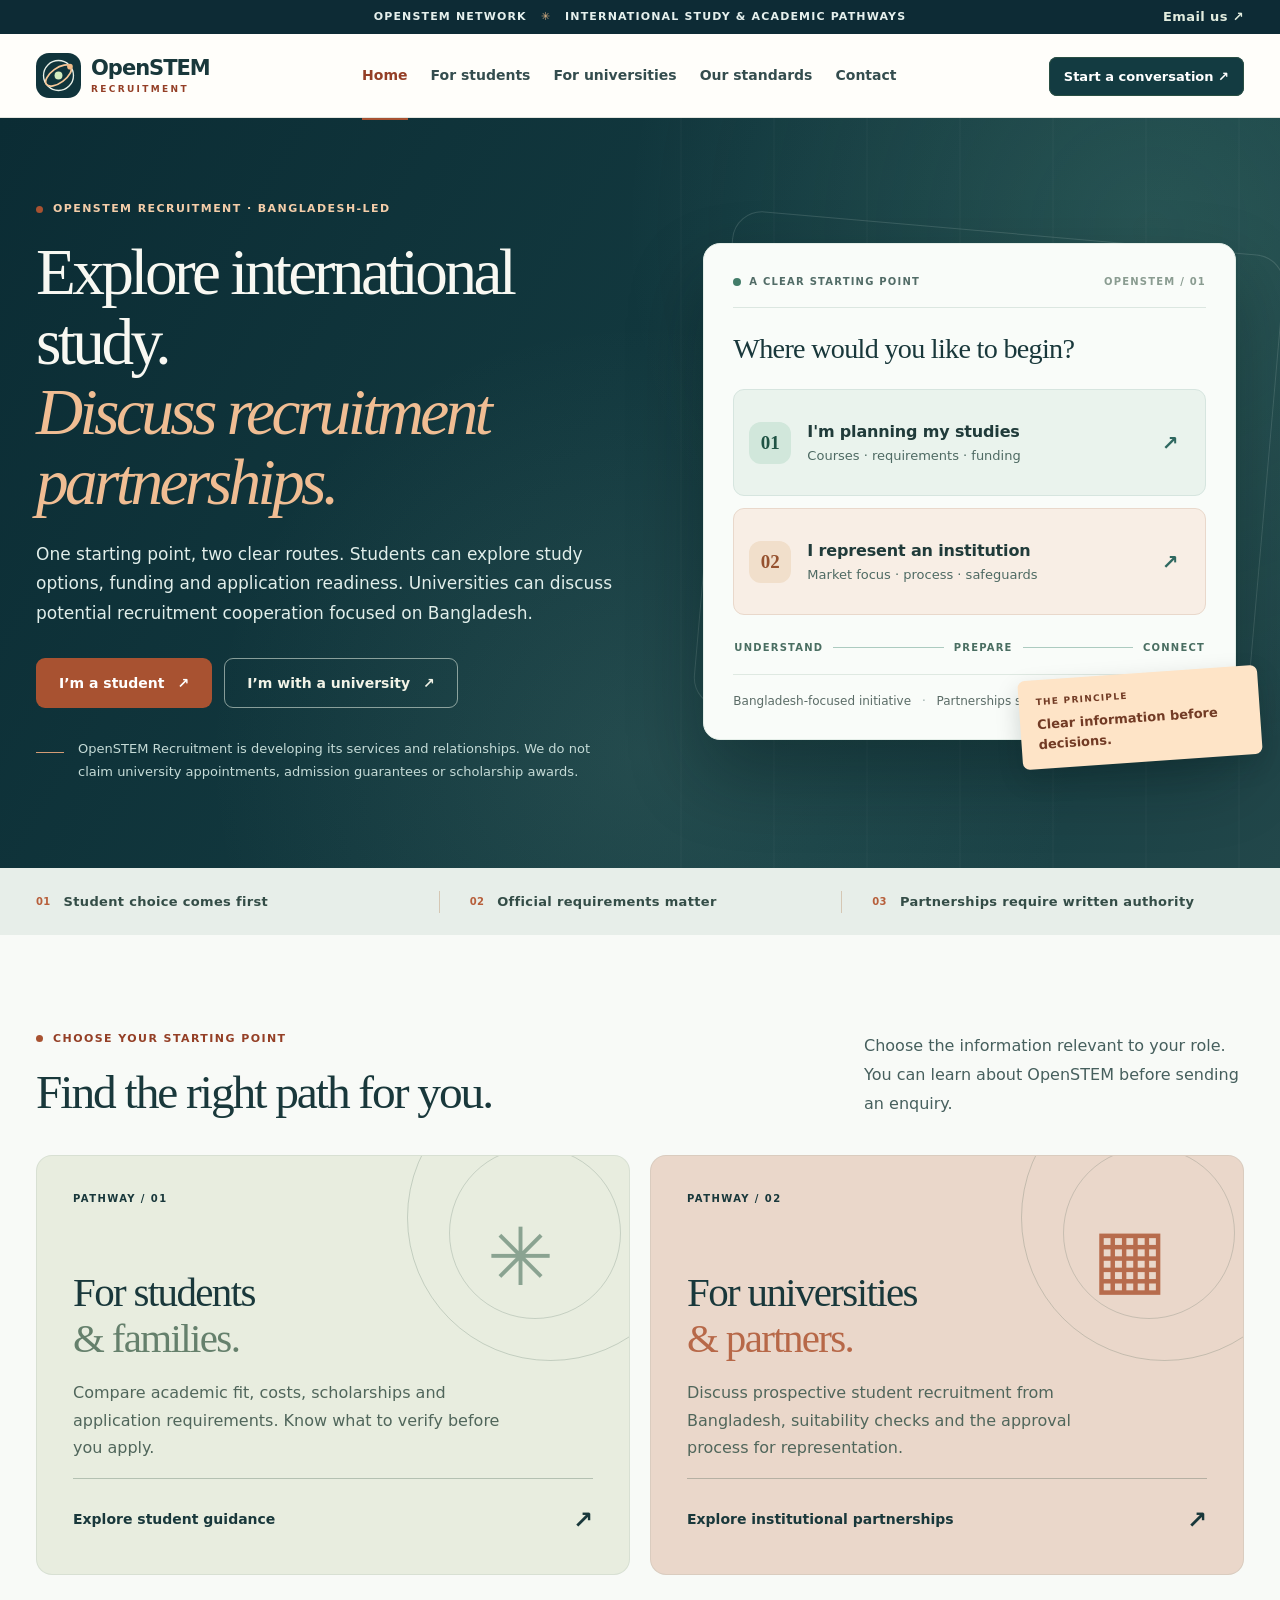
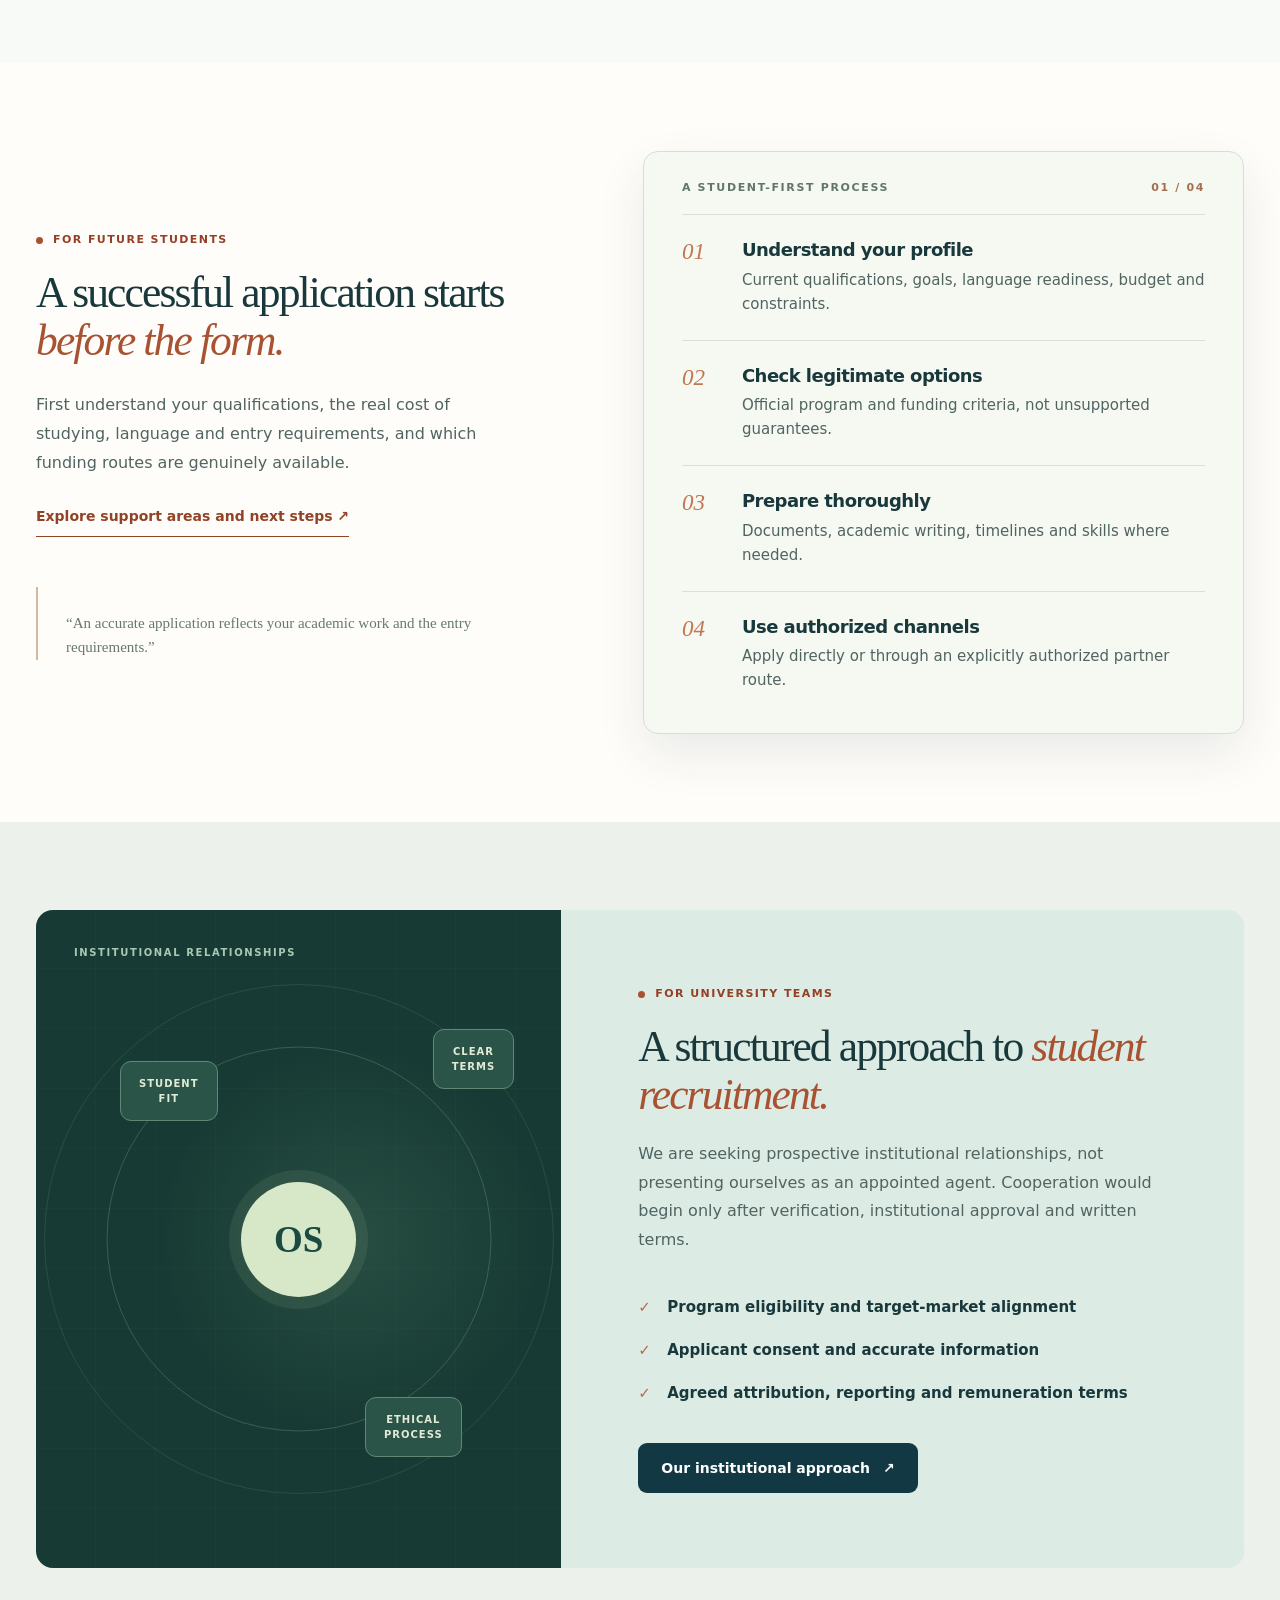
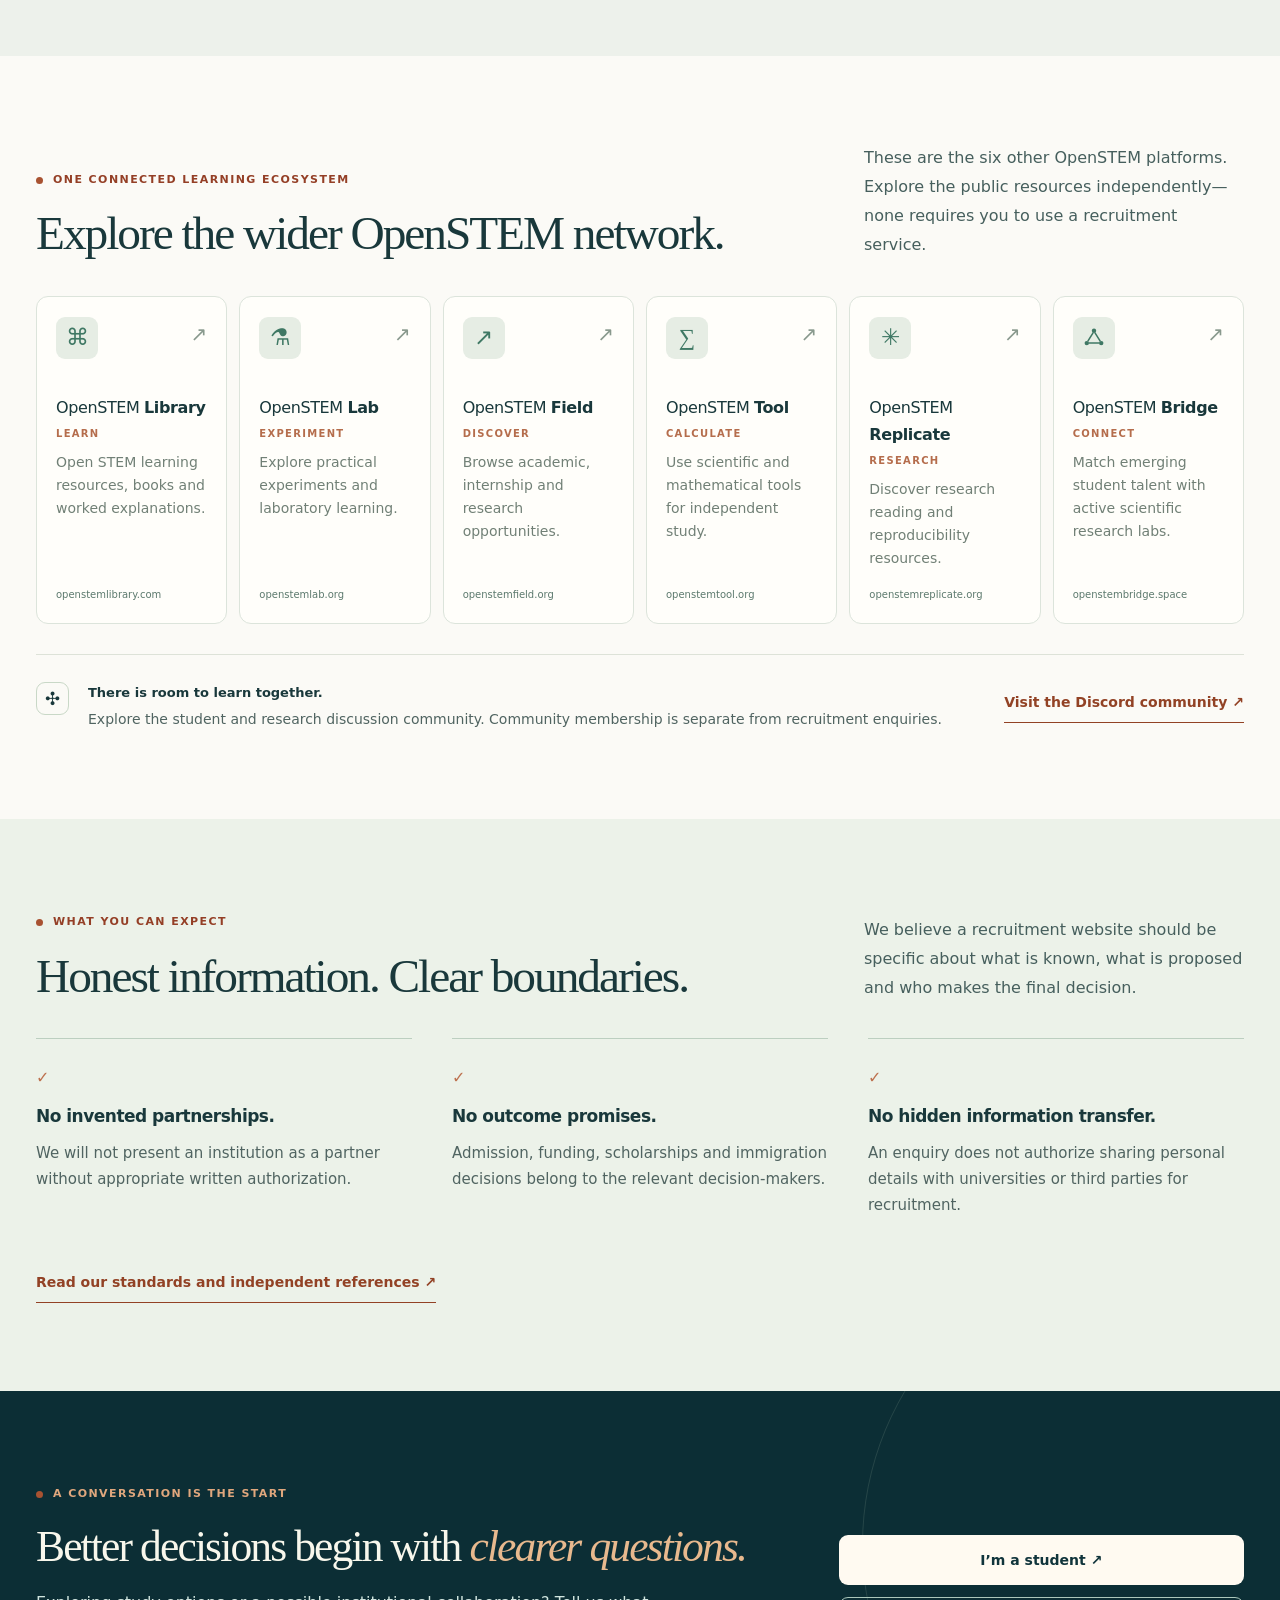
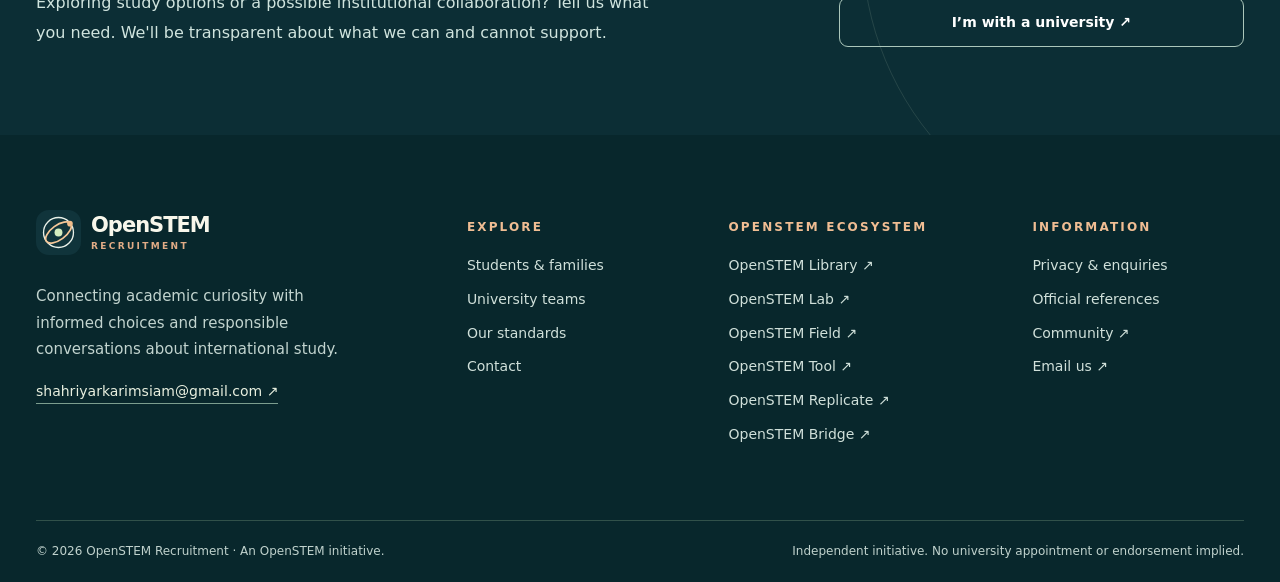
==== commit dc6c376e: "feat(ecosystem): integrate OpenSTEM Bridge (openstembridge.space) into network grid and all footers" ====
--- a/index.html
+++ b/index.html
@@ -1,5 +1,5 @@
 <!DOCTYPE html>
-<html lang="en"><head><meta charset="utf-8"/><meta content="width=device-width, initial-scale=1" name="viewport"/><meta content="light" name="color-scheme"/><meta content="#0b2c34" name="theme-color"/><meta content="OpenSTEM Recruitment connects student-focused academic guidance with honest conversations about potential university recruitment partnerships." name="description"/><title>Study pathways &amp; university recruitment partnerships | OpenSTEM Recruitment</title><meta content="website" property="og:type"/><meta content="Study pathways &amp; university recruitment partnerships — OpenSTEM Recruitment" property="og:title"/><meta content="OpenSTEM Recruitment connects student-focused academic guidance with honest conversations about potential university recruitment partnerships." property="og:description"/><link href="assets/favicon.svg" rel="icon" type="image/svg+xml"/><link href="assets/styles.css" rel="stylesheet"/><script defer="" src="assets/app.js"></script></head><body><a class="skip" href="#main">Skip to content</a><div class="topline"><span>OPENSTEM NETWORK <span aria-hidden="true">✳</span> INTERNATIONAL STUDY &amp; ACADEMIC PATHWAYS</span><a href="mailto:shahriyarkarimsiam@gmail.com">Email us <span aria-hidden="true">↗</span></a></div><header class="site-header"><div class="shell header-inner"><a aria-label="OpenSTEM Recruitment home" class="brand" href="index.html"><span aria-hidden="true" class="brand-mark"><svg height="37" viewbox="0 0 42 42" width="37"><circle cx="21" cy="21" fill="none" r="17" stroke="#e8f0e8" stroke-width="1.5"></circle><ellipse cx="21" cy="21" fill="none" rx="17" ry="8.2" stroke="#f7c899" stroke-width="2" transform="rotate(-36 21 21)"></ellipse><circle cx="21" cy="21" fill="#d4edbf" r="4.5"></circle><circle cx="34" cy="11" fill="#f1bd8b" r="3.2"></circle></svg></span><span class="brand-copy"><strong>OpenSTEM</strong><small>RECRUITMENT</small></span></a><nav aria-label="Main navigation" class="desktop-nav"><a aria-current="page" href="index.html">Home</a><a href="students.html">For students</a><a href="universities.html">For universities</a><a href="standards.html">Our standards</a><a href="contact.html">Contact</a></nav><div class="header-actions"><a class="header-cta" href="contact.html">Start a conversation <span aria-hidden="true">↗</span></a><button aria-controls="mobile-nav" aria-expanded="false" aria-label="Open navigation" class="menu-toggle" type="button"><span></span><span></span><span></span></button></div></div><nav aria-label="Mobile navigation" class="mobile-nav shell" hidden="" id="mobile-nav"><a aria-current="page" href="index.html">Home</a><a href="students.html">For students</a><a href="universities.html">For universities</a><a href="standards.html">Our standards</a><a href="contact.html">Contact</a></nav></header><main id="main">
+<html lang="en"><head><meta charset="utf-8"/><meta content="width=device-width, initial-scale=1" name="viewport"/><meta content="light" name="color-scheme"/><meta content="#0b2c34" name="theme-color"/><meta content="OpenSTEM Recruitment connects student-focused academic guidance with honest conversations about potential university recruitment partnerships." name="description"/><title>Study pathways &amp; university recruitment partnerships | OpenSTEM Recruitment</title><meta content="website" property="og:type"/><meta content="Study pathways &amp; university recruitment partnerships — OpenSTEM Recruitment" property="og:title"/><meta content="OpenSTEM Recruitment connects student-focused academic guidance with honest conversations about potential university recruitment partnerships." property="og:description"/><link rel="canonical" href="https://openstemrecruitment.com/"/><meta content="https://openstemrecruitment.com/" property="og:url"/><link href="assets/favicon.svg" rel="icon" type="image/svg+xml"/><link href="assets/styles.css" rel="stylesheet"/><script defer="" src="assets/app.js"></script></head><body><a class="skip" href="#main">Skip to content</a><div class="topline"><span>OPENSTEM NETWORK <span aria-hidden="true">✳</span> INTERNATIONAL STUDY &amp; ACADEMIC PATHWAYS</span><a href="mailto:shahriyarkarimsiam@gmail.com">Email us <span aria-hidden="true">↗</span></a></div><header class="site-header"><div class="shell header-inner"><a aria-label="OpenSTEM Recruitment home" class="brand" href="index.html"><span aria-hidden="true" class="brand-mark"><svg height="37" viewbox="0 0 42 42" width="37"><circle cx="21" cy="21" fill="none" r="17" stroke="#e8f0e8" stroke-width="1.5"></circle><ellipse cx="21" cy="21" fill="none" rx="17" ry="8.2" stroke="#f7c899" stroke-width="2" transform="rotate(-36 21 21)"></ellipse><circle cx="21" cy="21" fill="#d4edbf" r="4.5"></circle><circle cx="34" cy="11" fill="#f1bd8b" r="3.2"></circle></svg></span><span class="brand-copy"><strong>OpenSTEM</strong><small>RECRUITMENT</small></span></a><nav aria-label="Main navigation" class="desktop-nav"><a aria-current="page" href="index.html">Home</a><a href="students.html">For students</a><a href="universities.html">For universities</a><a href="standards.html">Our standards</a><a href="contact.html">Contact</a></nav><div class="header-actions"><a class="header-cta" href="contact.html">Start a conversation <span aria-hidden="true">↗</span></a><button aria-controls="mobile-nav" aria-expanded="false" aria-label="Open navigation" class="menu-toggle" type="button"><span></span><span></span><span></span></button></div></div><nav aria-label="Mobile navigation" class="mobile-nav shell" hidden="" id="mobile-nav"><a aria-current="page" href="index.html">Home</a><a href="students.html">For students</a><a href="universities.html">For universities</a><a href="standards.html">Our standards</a><a href="contact.html">Contact</a></nav></header><main id="main">
 <section class="hero-home"><div class="hero-sheen"></div><div class="shell home-hero-grid"><div class="hero-copy"><span class="eyebrow"><span class="eyebrow-dot"></span>OPENSTEM RECRUITMENT · BANGLADESH-LED</span><h1>Explore international study.<br/><em>Discuss recruitment partnerships.</em></h1><p class="hero-description">One starting point, two clear routes. Students can explore study options, funding and application readiness. Universities can discuss potential recruitment cooperation focused on Bangladesh.</p><div class="button-row"><a class="btn btn-accent" href="students.html">I’m a student <span aria-hidden="true">↗</span></a><a class="btn btn-border" href="universities.html">I’m with a university <span aria-hidden="true">↗</span></a></div><div class="hero-proof"><span class="small-rule"></span><p>OpenSTEM Recruitment is developing its services and relationships. We do not claim university appointments, admission guarantees or scholarship awards.</p></div></div><div aria-label="How students and universities can use OpenSTEM Recruitment" class="hero-art pathway-art">
 <div class="pathway-board">
 <div class="pathway-board-head"><span class="board-kicker"><span class="signal-dot"></span> A CLEAR STARTING POINT</span><span class="board-mini">OPENSTEM / 01</span></div>
@@ -15,6 +15,6 @@
 <section class="section audience-section" id="audiences"><div class="shell"><div class="section-head"><div><span class="eyebrow"><span class="eyebrow-dot"></span>CHOOSE YOUR STARTING POINT</span><h2>Find the right path for you.</h2></div><div class="section-head-right"><p>Choose the information relevant to your role. You can learn about OpenSTEM before sending an enquiry.</p></div></div><div class="audience-grid"><a class="audience-card audience-students" href="students.html"><span class="audience-number">PATHWAY / 01</span><span aria-hidden="true" class="audience-emblem">✳</span><h3>For students <span>&amp; families.</span></h3><p>Compare academic fit, costs, scholarships and application requirements. Know what to verify before you apply.</p><span class="audience-bottom">Explore student guidance <span aria-hidden="true">↗</span></span></a><a class="audience-card audience-universities" href="universities.html"><span class="audience-number">PATHWAY / 02</span><span aria-hidden="true" class="audience-emblem">▦</span><h3>For universities <span>&amp; partners.</span></h3><p>Discuss prospective student recruitment from Bangladesh, suitability checks and the approval process for representation.</p><span class="audience-bottom">Explore institutional partnerships <span aria-hidden="true">↗</span></span></a></div></div></section>
 <section class="section process-split"><div class="shell split-grid"><div class="split-story"><span class="eyebrow"><span class="eyebrow-dot"></span>FOR FUTURE STUDENTS</span><h2>A successful application starts <em>before the form.</em></h2><p>First understand your qualifications, the real cost of studying, language and entry requirements, and which funding routes are genuinely available.</p><a class="text-link" href="students.html">Explore support areas and next steps ↗</a><div class="mini-quote">“An accurate application reflects your academic work and the entry requirements.”</div></div><div class="steps-card"><div class="steps-top">A STUDENT-FIRST PROCESS <span>01 / 04</span></div><div class="step"><span>01</span><div><h3>Understand your profile</h3><p>Current qualifications, goals, language readiness, budget and constraints.</p></div></div><div class="step"><span>02</span><div><h3>Check legitimate options</h3><p>Official program and funding criteria, not unsupported guarantees.</p></div></div><div class="step"><span>03</span><div><h3>Prepare thoroughly</h3><p>Documents, academic writing, timelines and skills where needed.</p></div></div><div class="step"><span>04</span><div><h3>Use authorized channels</h3><p>Apply directly or through an explicitly authorized partner route.</p></div></div></div></div></section>
 <section class="section uni-feature"><div class="shell"><div class="uni-feature-inner"><div class="uni-feature-visual"><span class="visual-kicker">INSTITUTIONAL RELATIONSHIPS</span><div class="network-center">OS</div><div class="network-node node-one">STUDENT<br/>FIT</div><div class="network-node node-two">CLEAR<br/>TERMS</div><div class="network-node node-three">ETHICAL<br/>PROCESS</div><div class="network-ring nr-one"></div><div class="network-ring nr-two"></div></div><div class="uni-feature-copy"><span class="eyebrow"><span class="eyebrow-dot"></span>FOR UNIVERSITY TEAMS</span><h2>A structured approach to <em>student recruitment.</em></h2><p>We are seeking prospective institutional relationships, not presenting ourselves as an appointed agent. Cooperation would begin only after verification, institutional approval and written terms.</p><ul class="check-list"><li>Program eligibility and target-market alignment</li><li>Applicant consent and accurate information</li><li>Agreed attribution, reporting and remuneration terms</li></ul><a class="btn btn-dark" href="universities.html">Our institutional approach <span aria-hidden="true">↗</span></a></div></div></div></section>
-<section class="ecosystem section" id="ecosystem"><div class="shell"><div class="section-head"><div><span class="eyebrow"><span class="eyebrow-dot"></span>ONE CONNECTED LEARNING ECOSYSTEM</span><h2>Explore the wider OpenSTEM network.</h2></div><div class="section-head-right"><p>These are the five other OpenSTEM websites. Explore the public resources independently—none requires you to use a recruitment service.</p></div></div><div class="eco-grid"><a class="eco-card" href="https://openstemlibrary.com" rel="noopener noreferrer" target="_blank"><span class="eco-top"><span class="eco-ico">⌘</span><span aria-hidden="true" class="external">↗</span></span><span class="eco-name">OpenSTEM <strong>Library</strong></span><span class="eco-tag">Learn</span><span class="eco-desc">Open STEM learning resources, books and worked explanations.</span><span class="eco-url">openstemlibrary.com</span></a><a class="eco-card" href="https://openstemlab.org" rel="noopener noreferrer" target="_blank"><span class="eco-top"><span class="eco-ico">⚗</span><span aria-hidden="true" class="external">↗</span></span><span class="eco-name">OpenSTEM <strong>Lab</strong></span><span class="eco-tag">Experiment</span><span class="eco-desc">Explore practical experiments and laboratory learning.</span><span class="eco-url">openstemlab.org</span></a><a class="eco-card" href="https://openstemfield.org" rel="noopener noreferrer" target="_blank"><span class="eco-top"><span class="eco-ico">↗</span><span aria-hidden="true" class="external">↗</span></span><span class="eco-name">OpenSTEM <strong>Field</strong></span><span class="eco-tag">Discover</span><span class="eco-desc">Browse academic, internship and research opportunities.</span><span class="eco-url">openstemfield.org</span></a><a class="eco-card" href="https://openstemtool.org" rel="noopener noreferrer" target="_blank"><span class="eco-top"><span class="eco-ico">∑</span><span aria-hidden="true" class="external">↗</span></span><span class="eco-name">OpenSTEM <strong>Tool</strong></span><span class="eco-tag">Calculate</span><span class="eco-desc">Use scientific and mathematical tools for independent study.</span><span class="eco-url">openstemtool.org</span></a><a class="eco-card" href="https://openstemreplicate.org" rel="noopener noreferrer" target="_blank"><span class="eco-top"><span class="eco-ico">✳</span><span aria-hidden="true" class="external">↗</span></span><span class="eco-name">OpenSTEM <strong>Replicate</strong></span><span class="eco-tag">Research</span><span class="eco-desc">Discover research reading and reproducibility resources.</span><span class="eco-url">openstemreplicate.org</span></a></div><div class="community-note"><div><span class="mini-icon">✣</span><strong>There is room to learn together.</strong><p>Explore the student and research discussion community. Community membership is separate from recruitment enquiries.</p></div><a class="text-link" href="https://discord.gg/tBBKtvFJzW" rel="noopener noreferrer" target="_blank">Visit the Discord community ↗</a></div></div></section>
+<section class="ecosystem section" id="ecosystem"><div class="shell"><div class="section-head"><div><span class="eyebrow"><span class="eyebrow-dot"></span>ONE CONNECTED LEARNING ECOSYSTEM</span><h2>Explore the wider OpenSTEM network.</h2></div><div class="section-head-right"><p>These are the six other OpenSTEM platforms. Explore the public resources independently—none requires you to use a recruitment service.</p></div></div><div class="eco-grid"><a class="eco-card" href="https://openstemlibrary.com" rel="noopener noreferrer" target="_blank"><span class="eco-top"><span class="eco-ico">⌘</span><span aria-hidden="true" class="external">↗</span></span><span class="eco-name">OpenSTEM <strong>Library</strong></span><span class="eco-tag">Learn</span><span class="eco-desc">Open STEM learning resources, books and worked explanations.</span><span class="eco-url">openstemlibrary.com</span></a><a class="eco-card" href="https://openstemlab.org" rel="noopener noreferrer" target="_blank"><span class="eco-top"><span class="eco-ico">⚗</span><span aria-hidden="true" class="external">↗</span></span><span class="eco-name">OpenSTEM <strong>Lab</strong></span><span class="eco-tag">Experiment</span><span class="eco-desc">Explore practical experiments and laboratory learning.</span><span class="eco-url">openstemlab.org</span></a><a class="eco-card" href="https://openstemfield.org" rel="noopener noreferrer" target="_blank"><span class="eco-top"><span class="eco-ico">↗</span><span aria-hidden="true" class="external">↗</span></span><span class="eco-name">OpenSTEM <strong>Field</strong></span><span class="eco-tag">Discover</span><span class="eco-desc">Browse academic, internship and research opportunities.</span><span class="eco-url">openstemfield.org</span></a><a class="eco-card" href="https://openstemtool.org" rel="noopener noreferrer" target="_blank"><span class="eco-top"><span class="eco-ico">∑</span><span aria-hidden="true" class="external">↗</span></span><span class="eco-name">OpenSTEM <strong>Tool</strong></span><span class="eco-tag">Calculate</span><span class="eco-desc">Use scientific and mathematical tools for independent study.</span><span class="eco-url">openstemtool.org</span></a><a class="eco-card" href="https://openstemreplicate.org" rel="noopener noreferrer" target="_blank"><span class="eco-top"><span class="eco-ico">✳</span><span aria-hidden="true" class="external">↗</span></span><span class="eco-name">OpenSTEM <strong>Replicate</strong></span><span class="eco-tag">Research</span><span class="eco-desc">Discover research reading and reproducibility resources.</span><span class="eco-url">openstemreplicate.org</span></a><a class="eco-card" href="https://www.openstembridge.space" rel="noopener noreferrer" target="_blank"><span class="eco-top"><span class="eco-ico"><svg viewBox="0 0 32 32" fill="none" width="22" height="22" aria-hidden="true"><circle cx="16" cy="5.5" r="3.2" fill="currentColor"/><circle cx="5.5" cy="23.4" r="3.2" fill="currentColor"/><circle cx="26.5" cy="23.4" r="3.2" fill="currentColor"/><path d="M14.4 8.8 7.3 20.1m10.4-11.3 7.1 11.3M9 23.4h14" stroke="currentColor" stroke-width="2.25" stroke-linecap="round"/></svg></span><span aria-hidden="true" class="external">↗</span></span><span class="eco-name">OpenSTEM <strong>Bridge</strong></span><span class="eco-tag">Connect</span><span class="eco-desc">Match emerging student talent with active scientific research labs.</span><span class="eco-url">openstembridge.space</span></a></div><div class="community-note"><div><span class="mini-icon">✣</span><strong>There is room to learn together.</strong><p>Explore the student and research discussion community. Community membership is separate from recruitment enquiries.</p></div><a class="text-link" href="https://discord.gg/tBBKtvFJzW" rel="noopener noreferrer" target="_blank">Visit the Discord community ↗</a></div></div></section>
 <section class="section values-section"><div class="shell"><div class="section-head"><div><span class="eyebrow"><span class="eyebrow-dot"></span>WHAT YOU CAN EXPECT</span><h2>Honest information. Clear boundaries.</h2></div><div class="section-head-right"><p>We believe a recruitment website should be specific about what is known, what is proposed and who makes the final decision.</p></div></div><div class="values-grid"><div><span class="values-glyph">✓</span><h3>No invented partnerships.</h3><p>We will not present an institution as a partner without appropriate written authorization.</p></div><div><span class="values-glyph">✓</span><h3>No outcome promises.</h3><p>Admission, funding, scholarships and immigration decisions belong to the relevant decision-makers.</p></div><div><span class="values-glyph">✓</span><h3>No hidden information transfer.</h3><p>An enquiry does not authorize sharing personal details with universities or third parties for recruitment.</p></div></div><a class="text-link" href="standards.html">Read our standards and independent references ↗</a></div></section>
-<section class="cta-panel section"><div class="shell"><div class="cta-inner"><div><span class="eyebrow"><span class="eyebrow-dot"></span>A CONVERSATION IS THE START</span><h2>Better decisions begin with <em>clearer questions.</em></h2><p>Exploring study options or a possible institutional collaboration? Tell us what you need. We'll be transparent about what we can and cannot support.</p></div><div class="cta-actions"><a class="btn btn-light" href="contact.html?type=student">I’m a student ↗</a><a class="btn btn-outline-light" href="contact.html?type=university">I’m with a university ↗</a></div></div></div></section></main><footer class="footer"><div class="shell"><div class="footer-upper"><div class="footer-lead"><a aria-label="OpenSTEM Recruitment home" class="brand" href="index.html"><span aria-hidden="true" class="brand-mark"><svg height="37" viewbox="0 0 42 42" width="37"><circle cx="21" cy="21" fill="none" r="17" stroke="#e8f0e8" stroke-width="1.5"></circle><ellipse cx="21" cy="21" fill="none" rx="17" ry="8.2" stroke="#f7c899" stroke-width="2" transform="rotate(-36 21 21)"></ellipse><circle cx="21" cy="21" fill="#d4edbf" r="4.5"></circle><circle cx="34" cy="11" fill="#f1bd8b" r="3.2"></circle></svg></span><span class="brand-copy"><strong>OpenSTEM</strong><small>RECRUITMENT</small></span></a><p>Connecting academic curiosity with informed choices and responsible conversations about international study.</p><a class="footer-mail" href="mailto:shahriyarkarimsiam@gmail.com">shahriyarkarimsiam@gmail.com <span aria-hidden="true">↗</span></a></div><div class="footer-col"><h3>Explore</h3><a href="students.html">Students &amp; families</a><a href="universities.html">University teams</a><a href="standards.html">Our standards</a><a href="contact.html">Contact</a></div><div class="footer-col"><h3>OpenSTEM ecosystem</h3><a href="https://openstemlibrary.com" rel="noopener noreferrer" target="_blank">OpenSTEM Library <span aria-hidden="true">↗</span></a><a href="https://openstemlab.org" rel="noopener noreferrer" target="_blank">OpenSTEM Lab <span aria-hidden="true">↗</span></a><a href="https://openstemfield.org" rel="noopener noreferrer" target="_blank">OpenSTEM Field <span aria-hidden="true">↗</span></a><a href="https://openstemtool.org" rel="noopener noreferrer" target="_blank">OpenSTEM Tool <span aria-hidden="true">↗</span></a><a href="https://openstemreplicate.org" rel="noopener noreferrer" target="_blank">OpenSTEM Replicate <span aria-hidden="true">↗</span></a></div><div class="footer-col"><h3>Information</h3><a href="privacy.html">Privacy &amp; enquiries</a><a href="standards.html#references">Official references</a><a href="https://discord.gg/tBBKtvFJzW" rel="noopener noreferrer" target="_blank">Community ↗</a><a href="mailto:shahriyarkarimsiam@gmail.com">Email us ↗</a></div></div><div class="footer-bottom"><span>© <span id="year">2026</span> OpenSTEM Recruitment · An OpenSTEM initiative.</span><span>Independent initiative. No university appointment or endorsement implied.</span></div></div></footer></body></html>+<section class="cta-panel section"><div class="shell"><div class="cta-inner"><div><span class="eyebrow"><span class="eyebrow-dot"></span>A CONVERSATION IS THE START</span><h2>Better decisions begin with <em>clearer questions.</em></h2><p>Exploring study options or a possible institutional collaboration? Tell us what you need. We'll be transparent about what we can and cannot support.</p></div><div class="cta-actions"><a class="btn btn-light" href="contact.html?type=student">I’m a student ↗</a><a class="btn btn-outline-light" href="contact.html?type=university">I’m with a university ↗</a></div></div></div></section></main><footer class="footer"><div class="shell"><div class="footer-upper"><div class="footer-lead"><a aria-label="OpenSTEM Recruitment home" class="brand" href="index.html"><span aria-hidden="true" class="brand-mark"><svg height="37" viewbox="0 0 42 42" width="37"><circle cx="21" cy="21" fill="none" r="17" stroke="#e8f0e8" stroke-width="1.5"></circle><ellipse cx="21" cy="21" fill="none" rx="17" ry="8.2" stroke="#f7c899" stroke-width="2" transform="rotate(-36 21 21)"></ellipse><circle cx="21" cy="21" fill="#d4edbf" r="4.5"></circle><circle cx="34" cy="11" fill="#f1bd8b" r="3.2"></circle></svg></span><span class="brand-copy"><strong>OpenSTEM</strong><small>RECRUITMENT</small></span></a><p>Connecting academic curiosity with informed choices and responsible conversations about international study.</p><a class="footer-mail" href="mailto:shahriyarkarimsiam@gmail.com">shahriyarkarimsiam@gmail.com <span aria-hidden="true">↗</span></a></div><div class="footer-col"><h3>Explore</h3><a href="students.html">Students &amp; families</a><a href="universities.html">University teams</a><a href="standards.html">Our standards</a><a href="contact.html">Contact</a></div><div class="footer-col"><h3>OpenSTEM ecosystem</h3><a href="https://openstemlibrary.com" rel="noopener noreferrer" target="_blank">OpenSTEM Library <span aria-hidden="true">↗</span></a><a href="https://openstemlab.org" rel="noopener noreferrer" target="_blank">OpenSTEM Lab <span aria-hidden="true">↗</span></a><a href="https://openstemfield.org" rel="noopener noreferrer" target="_blank">OpenSTEM Field <span aria-hidden="true">↗</span></a><a href="https://openstemtool.org" rel="noopener noreferrer" target="_blank">OpenSTEM Tool <span aria-hidden="true">↗</span></a><a href="https://openstemreplicate.org" rel="noopener noreferrer" target="_blank">OpenSTEM Replicate <span aria-hidden="true">↗</span></a><a href="https://www.openstembridge.space" rel="noopener noreferrer" target="_blank">OpenSTEM Bridge <span aria-hidden="true">↗</span></a></div><div class="footer-col"><h3>Information</h3><a href="privacy.html">Privacy &amp; enquiries</a><a href="standards.html#references">Official references</a><a href="https://discord.gg/tBBKtvFJzW" rel="noopener noreferrer" target="_blank">Community ↗</a><a href="mailto:shahriyarkarimsiam@gmail.com">Email us ↗</a></div></div><div class="footer-bottom"><span>© <span id="year">2026</span> OpenSTEM Recruitment · An OpenSTEM initiative.</span><span>Independent initiative. No university appointment or endorsement implied.</span></div></div></footer></body></html>
--- a/assets/styles.css
+++ b/assets/styles.css
@@ -1,7 +1,7 @@
 :root{--ink:#17332f;--dark:#14342f;--dark2:#0e2926;--dark3:#214b44;--cream:#f9f7f1;--paper:#fffdfa;--sage:#e9efea;--sage2:#d9e7db;--line:#dbe2da;--muted:#64756d;--accent:#c76e46;--accent-dark:#a95535;--peach:#f3d5bd;--round:18px;--shadow:0 24px 54px rgba(19,47,42,.09);--font:Inter,ui-sans-serif,system-ui,-apple-system,BlinkMacSystemFont,"Segoe UI",sans-serif;--serif:Georgia,"Times New Roman",serif}
 *{box-sizing:border-box}html{scroll-behavior:smooth;scroll-padding-top:106px}body{margin:0;color:var(--ink);background:var(--cream);font:16px/1.66 var(--font);-webkit-font-smoothing:antialiased}a{color:inherit;text-decoration:none}button,input,textarea,select{font:inherit}button{cursor:pointer}h1,h2,h3,p{margin-top:0}h1,h2,h3{line-height:1.13;letter-spacing:-.035em}h1,h2{font-weight:500}h1{font-family:var(--serif);font-size:clamp(3.65rem,6vw,6.65rem)}h2{font-family:var(--serif);font-size:clamp(2.75rem,4.1vw,4.65rem)}h3{font-size:1.18rem}em{font-weight:400;color:var(--accent);font-family:var(--serif)}p{color:var(--muted)}img{max-width:100%;display:block}[hidden]{display:none!important}::selection{background:#f5c49b;color:#163731}.shell{width:min(1240px,calc(100% - 72px));margin-inline:auto}.section{padding:100px 0}.skip{position:absolute;top:-90px;left:24px;background:#fff;z-index:50;padding:10px 18px;border-radius:6px}.skip:focus{top:8px}a:focus-visible,button:focus-visible,input:focus-visible,textarea:focus-visible,select:focus-visible,summary:focus-visible{outline:3px solid #e59b68;outline-offset:4px}.sr-only{position:absolute!important;width:1px;height:1px;overflow:hidden;clip:rect(0,0,0,0);white-space:nowrap}.topline{height:32px;background:#10302b;color:#d9e7dd;display:flex;align-items:center;justify-content:center;gap:12px;position:relative;font-size:10px;letter-spacing:.155em;font-weight:700}.topline span span{color:#deb385;margin:0 9px}.topline>a{position:absolute;right:36px;color:#e2eddf;letter-spacing:.03em;text-transform:none;font-size:11px}.topline>a:hover{color:#f6c896}.site-header{position:relative;z-index:20;background:rgba(249,247,241,.98);border-bottom:1px solid #e4e6df}.header-inner{min-height:84px;display:flex;align-items:center;justify-content:space-between;gap:22px}.brand{display:inline-flex;align-items:center;gap:10px;flex-shrink:0;line-height:1}.brand-mark{display:grid;place-items:center;width:45px;height:45px;border-radius:13px;background:var(--dark)}.brand-copy{display:flex;flex-direction:column;gap:6px}.brand-copy strong{font-weight:800;font-size:21px;letter-spacing:-1px}.brand-copy small{font-size:9px;letter-spacing:.26em;font-weight:800;color:var(--accent-dark)}.desktop-nav{display:flex;align-items:center;gap:clamp(13px,1.8vw,30px)}.desktop-nav a{font-size:12px;font-weight:700;color:#3e554b;white-space:nowrap;transition:color .2s}.desktop-nav a:hover,.desktop-nav a[aria-current=page]{color:var(--accent-dark)}.desktop-nav a[aria-current=page]{position:relative}.desktop-nav a[aria-current=page]:after{content:"";position:absolute;bottom:-33px;left:0;right:0;height:2px;background:var(--accent)}.header-cta{border:1px solid #294f43;color:#183a32;border-radius:7px;padding:11px 14px;font-weight:750;font-size:12px;white-space:nowrap;transition:background .2s,color .2s}.header-cta:hover{background:var(--dark);color:white}.menu-toggle{display:none;border:1px solid #bac7bc;border-radius:8px;background:transparent;width:42px;height:42px;padding:12px}.menu-toggle span{display:block;height:2px;background:var(--ink);margin:4px 0}.mobile-nav{padding-bottom:22px;display:grid;gap:0}.mobile-nav a{padding:12px 2px;border-bottom:1px solid var(--line);font-weight:650}.eyebrow{display:inline-flex;align-items:center;gap:10px;font-size:10px;font-weight:800;letter-spacing:.18em;text-transform:uppercase;color:var(--accent-dark);margin-bottom:25px}.eyebrow-dot{width:7px;height:7px;background:var(--accent);border-radius:50%}.btn{display:inline-flex;align-items:center;justify-content:center;gap:13px;padding:15px 22px;border-radius:6px;font-size:13px;font-weight:800;line-height:1.3;transition:transform .2s,background .2s,border-color .2s,color .2s;border:1px solid transparent;white-space:nowrap}.btn:hover{transform:translateY(-2px)}.btn-accent{background:var(--accent);color:#fff}.btn-accent:hover{background:#b75e37}.btn-border{color:#f2f3e7;border-color:rgba(228,239,227,.56)}.btn-border:hover{background:rgba(255,255,255,.1)}.btn-dark{background:var(--dark);color:white}.btn-dark:hover{background:#245448}.btn-outline-dark{border-color:#436457;color:var(--dark)}.btn-outline-dark:hover{background:var(--dark);color:white}.btn-light{background:#fffaf1;color:var(--dark)}.btn-outline-light{border-color:#abc7bb;color:#fff}.btn-outline-light:hover{background:rgba(255,255,255,.1)}.btn-quiet{color:var(--dark);background:transparent;border-color:#c9d4cc}.button-row{display:flex;align-items:center;flex-wrap:wrap;gap:12px}.text-link{display:inline-flex;gap:10px;align-items:center;color:#a9593b;font-weight:800;font-size:13px;border-bottom:1px solid currentColor;padding-bottom:7px;transition:gap .2s}.text-link:hover{gap:16px}.section-head{display:flex;align-items:end;justify-content:space-between;gap:40px;margin-bottom:46px}.section-head h2{max-width:725px;margin:0}.section-head-right{max-width:380px;flex:0 1 380px}.section-head-right p{margin:0;color:#687c72;font-size:14px;line-height:1.9}
 /* Home hero */
-.hero-home{position:relative;background:var(--dark2);color:#f8f7ec;overflow:hidden;isolation:isolate}.hero-home:before{content:"";position:absolute;inset:0;background:radial-gradient(circle at 72% 49%,rgba(67,126,102,.38),transparent 39%),radial-gradient(circle at 22% 24%,rgba(67,108,84,.21),transparent 42%);z-index:-1}.hero-sheen{position:absolute;top:0;right:0;width:54%;height:100%;background:repeating-linear-gradient(90deg,transparent 0,transparent 91px,rgba(255,255,255,.035) 92px,transparent 93px);pointer-events:none}.home-hero-grid{display:grid;grid-template-columns:1.03fr .97fr;gap:50px;align-items:center;min-height:695px;padding-block:75px}.hero-copy{max-width:720px;position:relative;z-index:2}.hero-copy .eyebrow,.uni-hero .eyebrow{color:#e9b58a}.hero-copy h1{font-size:clamp(4rem,5.75vw,6.85rem);line-height:1.045;letter-spacing:-.055em;margin-bottom:27px;color:#f8f8f2}.hero-copy em{color:#e5b48f}.hero-description{color:#bfcec5;font-size:16px;max-width:530px;line-height:1.95;margin-bottom:29px}.hero-proof{display:flex;gap:14px;align-items:start;margin-top:48px}.hero-proof .small-rule{width:28px;height:1px;background:#d39c75;flex:none;margin-top:14px}.hero-proof p{font-size:11px;max-width:395px;line-height:1.8;color:#aabfb2;margin-bottom:0}.hero-art{height:568px;position:relative;border-radius:50%;display:flex;flex-direction:column;justify-content:center;align-items:center}.orbital{position:absolute;pointer-events:none;border:1px solid rgba(223,234,214,.17);border-radius:50%;left:50%;top:50%;transform:translate(-50%,-50%)}.orbital-one{width:550px;height:550px}.orbital-two{width:445px;height:445px;border-color:rgba(223,234,214,.11)}.arc-label{position:absolute;top:17px;font-size:9px;letter-spacing:.18em;color:#aec6af}.arc-label span{color:#cc946b;padding-inline:8px}.visual-card{width:min(360px,85%);min-height:207px;border-radius:13px;padding:22px 24px;z-index:2;backdrop-filter:blur(4px);box-shadow:0 22px 42px rgba(0,0,0,.19);position:relative}.student-visual{background:#f1f3e9;color:#1b3730;transform:translate(-36px,11px) rotate(-4deg)}.university-visual{background:#316559;color:#fff;transform:translate(42px,-4px) rotate(4deg)}.card-top{display:flex;align-items:center;gap:9px;font-size:9px;font-weight:800;letter-spacing:.15em;line-height:1}.tiny-square{display:grid;place-items:center;width:24px;height:24px;border-radius:5px;background:rgba(18,52,45,.1);font-size:10px;letter-spacing:0}.university-visual .tiny-square{background:rgba(255,255,255,.16)}.visual-arrow{margin-left:auto;font-size:19px}.visual-symbol{font-size:32px;color:#c67851;line-height:1;margin-top:18px}.university-visual .visual-symbol{color:#d6dabd}.visual-card strong{font-size:22px;line-height:1.19;letter-spacing:-.025em;display:block;margin:9px 0}.visual-card p{font-size:10px;letter-spacing:.03em;margin:0;color:#6b7f74}.university-visual p{color:#d0ded7}.visual-connector{z-index:1;display:flex;align-items:center;gap:6px;transform:rotate(-21deg);padding:4px}.connector-line{width:46px;height:1px;background:#d4e5d4}.connector-dot{width:7px;height:7px;background:#e9c192;border-radius:50%}.connector-pill{font-size:8px;letter-spacing:.14em;border:1px solid #9db9a5;border-radius:20px;padding:7px 11px;color:#e8e5cb;white-space:nowrap}.visual-footnote{position:absolute;bottom:8px;font-size:9px;color:#9fbeac;letter-spacing:.17em}.trust-ribbon{background:#eadfd0}.trust-items{display:grid;grid-template-columns:repeat(3,1fr);min-height:67px;align-items:center;color:#45544a}.trust-items span{display:flex;align-items:center;gap:13px;font-size:11px;font-weight:720;letter-spacing:.025em}.trust-items span+span{padding-left:30px;border-left:1px solid #d5c7b4}.trust-items b{font-size:10px;font-weight:900;color:#b75f3b}.audience-section{background:var(--cream)}.audience-grid{display:grid;grid-template-columns:repeat(2,minmax(0,1fr));gap:20px}.audience-card{min-height:390px;display:flex;flex-direction:column;align-items:start;padding:36px 40px;border-radius:13px;position:relative;overflow:hidden;transition:transform .22s,box-shadow .22s}.audience-card:hover{transform:translateY(-5px);box-shadow:var(--shadow)}.audience-students{background:#e8eddf}.audience-universities{background:#ead7ca}.audience-card:before{content:"";position:absolute;right:-65px;top:-82px;width:285px;height:285px;border:1px solid rgba(24,62,48,.18);border-radius:50%}.audience-card:after{content:"";position:absolute;right:8px;top:-9px;width:170px;height:170px;border:1px solid rgba(24,62,48,.17);border-radius:50%}.audience-number{font-size:10px;font-weight:800;letter-spacing:.14em;z-index:1}.audience-emblem{font:80px/1 var(--serif);position:absolute;right:75px;top:62px;color:rgba(44,89,68,.5)}.audience-universities .audience-emblem{color:#b76c4d}.audience-card h3{font:500 clamp(2.4rem,3.3vw,4rem)/1.14 var(--serif);letter-spacing:-.04em;max-width:370px;margin:68px 0 15px;z-index:1}.audience-card h3 span{display:block;color:#65806c}.audience-universities h3 span{color:#b76848}.audience-card p{max-width:420px;line-height:1.8;font-size:14px;color:#50665b;z-index:1}.audience-bottom{margin-top:auto;width:100%;border-top:1px solid rgba(25,60,45,.25);display:flex;align-items:center;justify-content:space-between;padding-top:21px;font-size:13px;font-weight:800;z-index:1}.audience-bottom span{font-size:24px}.process-split{background:#fffdfa}.split-grid{display:grid;grid-template-columns:.9fr 1.1fr;gap:clamp(50px,9vw,130px);align-items:center}.split-story h2{margin-bottom:27px}.split-story>p{line-height:1.95;font-size:15px;max-width:475px;margin-bottom:24px}.mini-quote{margin-top:50px;padding:24px 0 0 28px;border-left:2px solid #d5b99d;font-family:var(--serif);font-size:23px;line-height:1.5;color:#667a6c}.steps-card{border:1px solid var(--line);background:#f6f8f2;border-radius:12px;padding:27px 38px 17px;box-shadow:var(--shadow)}.steps-top{font-size:10px;font-weight:800;letter-spacing:.15em;display:flex;justify-content:space-between;margin-bottom:16px;color:#617669}.steps-top span{color:#a56e4f}.step{display:flex;gap:25px;border-top:1px solid #d8e1d9;padding:24px 0}.step>span{font:italic 23px var(--serif);color:#c27551;min-width:35px}.step h3{margin:0 0 6px;font-size:17px;letter-spacing:-.03em}.step p{font-size:13px;line-height:1.7;margin:0}.uni-feature{background:#edf1eb}.uni-feature-inner{display:grid;grid-template-columns:.87fr 1.13fr;min-height:545px;overflow:hidden;border-radius:15px;background:#d6e3d8}.uni-feature-visual{position:relative;background:#173b34;min-height:535px;overflow:hidden;display:grid;place-items:center}.uni-feature-visual:before{content:"";position:absolute;inset:0;background:radial-gradient(circle at 60% 50%,rgba(157,211,169,.12),transparent 42%),repeating-linear-gradient(0deg,transparent,transparent 59px,rgba(255,255,255,.03) 60px),repeating-linear-gradient(90deg,transparent,transparent 59px,rgba(255,255,255,.03) 60px)}.visual-kicker{position:absolute;top:34px;left:38px;color:#a9c8b3;font-size:10px;letter-spacing:.16em;font-weight:800}.network-center{width:115px;height:115px;border-radius:50%;display:grid;place-items:center;background:#d6e8c8;color:#1b4b40;font:700 37px var(--serif);z-index:2;box-shadow:0 0 0 12px rgba(212,238,195,.08)}.network-ring{position:absolute;border-radius:50%;border:1px solid rgba(217,231,197,.19);width:385px;height:385px;left:50%;top:50%;transform:translate(-50%,-50%)}.nr-two{width:510px;height:510px;border-color:rgba(217,231,197,.1)}.network-node{position:absolute;z-index:3;color:#e2ebd7;background:#2b5448;border:1px solid #608875;border-radius:11px;padding:14px 18px;font-size:10px;line-height:1.5;font-weight:800;letter-spacing:.1em;text-align:center}.node-one{top:23%;left:16%}.node-two{top:18%;right:9%}.node-three{bottom:17%;right:19%}.uni-feature-copy{padding:75px clamp(35px,6vw,89px);display:flex;flex-direction:column;align-items:start;justify-content:center}.uni-feature-copy h2{font-size:clamp(2.7rem,3.9vw,4.6rem);margin-bottom:22px}.uni-feature-copy>p{max-width:530px;font-size:15px;line-height:1.9}.check-list{list-style:none;padding:0;margin:15px 0 29px}.check-list li{padding:9px 0 9px 29px;position:relative;font-size:13px;font-weight:700}.check-list li:before{content:"✓";position:absolute;left:0;color:#b86e4d;font-weight:900}.ecosystem{background:#fbfaf6}.eco-grid{display:grid;grid-template-columns:repeat(5,minmax(0,1fr));gap:12px}.eco-card{display:flex;flex-direction:column;align-items:start;min-height:265px;padding:20px 19px;border:1px solid #dce4db;background:#fffefa;border-radius:10px;transition:transform .2s,box-shadow .2s}.eco-card:hover{transform:translateY(-4px);box-shadow:var(--shadow)}.eco-top{display:flex;width:100%;justify-content:space-between;align-items:start;margin-bottom:35px}.eco-ico{display:grid;place-items:center;background:#e6ede4;width:42px;height:42px;border-radius:9px;font-family:var(--serif);font-size:23px;color:#3f7864}.external{font-size:20px;color:#89998d}.eco-name{font-size:16px;letter-spacing:-.025em}.eco-name strong{font-weight:850}.eco-tag{font-size:10px;font-weight:800;letter-spacing:.13em;text-transform:uppercase;color:#b56d4c;margin:4px 0 9px}.eco-desc{font-size:12px;color:#718076;line-height:1.65;margin-bottom:16px}.eco-url{margin-top:auto;font-size:10px;color:#5c796d;word-break:break-word}.community-note{display:flex;align-items:center;justify-content:space-between;gap:25px;border-top:1px solid #dde2d8;padding:27px 0 0;margin-top:30px}.community-note>div{display:grid;grid-template-columns:40px 1fr;column-gap:12px}.mini-icon{grid-row:span 2;width:33px;height:33px;border:1px solid #c9d8c7;border-radius:9px;display:grid;place-items:center;font-size:18px}.community-note strong{font-size:13px}.community-note p{font-size:12px;margin:3px 0 0}.values-section{background:#ecf2e9}.values-grid{display:grid;grid-template-columns:repeat(3,minmax(0,1fr));gap:40px;margin-bottom:35px}.values-grid>div{border-top:1px solid #bccfc0;padding-top:25px}.values-glyph{font-size:16px;color:#bd714e}.values-grid h3{font-size:18px;letter-spacing:-.03em;margin:14px 0}.values-grid p{font-size:13px;line-height:1.85}.cta-panel{background:var(--dark2);color:#f8f7ec;overflow:hidden}.cta-inner{display:grid;grid-template-columns:1.3fr .7fr;align-items:end;gap:50px;position:relative}.cta-inner:before{content:"";border:1px solid rgba(218,233,207,.12);border-radius:50%;width:600px;height:600px;position:absolute;right:-220px;top:-235px;pointer-events:none}.cta-inner .eyebrow{color:#e0a77d}.cta-inner h2{margin-bottom:18px;max-width:810px}.cta-inner h2 em{color:#e8b98e}.cta-inner p{color:#afc6b6;max-width:620px;font-size:14px;line-height:1.85;margin-bottom:0}.cta-actions{display:flex;align-items:stretch;flex-direction:column;gap:12px;z-index:2}.footer{background:#0b2422;color:#e8efdf;padding:75px 0 0}.footer-upper{display:grid;grid-template-columns:1.8fr 1fr 1.2fr 1fr;gap:50px;padding-bottom:75px}.footer .brand-copy strong{color:#f8f7eb}.footer .brand-copy small{color:#e1ac86}.footer-lead p{max-width:310px;color:#abc1b4;font-size:13px;margin-top:24px;line-height:1.9}.footer-mail{font-size:13px;border-bottom:1px solid #7c9e8f;padding-bottom:4px;word-break:break-word}.footer-col{display:flex;flex-direction:column;gap:12px}.footer-col h3{font-size:10px;text-transform:uppercase;letter-spacing:.18em;color:#d7b393;margin:10px 0 8px}.footer-col a{font-size:12px;color:#bdd1c4;line-height:1.4;transition:color .2s}.footer-col a:hover,.footer-mail:hover{color:#fff}.footer-bottom{border-top:1px solid #31514a;display:flex;justify-content:space-between;gap:20px;align-items:center;padding:20px 0;font-size:10px;color:#a4b9ac}
+.hero-home{position:relative;background:var(--dark2);color:#f8f7ec;overflow:hidden;isolation:isolate}.hero-home:before{content:"";position:absolute;inset:0;background:radial-gradient(circle at 72% 49%,rgba(67,126,102,.38),transparent 39%),radial-gradient(circle at 22% 24%,rgba(67,108,84,.21),transparent 42%);z-index:-1}.hero-sheen{position:absolute;top:0;right:0;width:54%;height:100%;background:repeating-linear-gradient(90deg,transparent 0,transparent 91px,rgba(255,255,255,.035) 92px,transparent 93px);pointer-events:none}.home-hero-grid{display:grid;grid-template-columns:1.03fr .97fr;gap:50px;align-items:center;min-height:695px;padding-block:75px}.hero-copy{max-width:720px;position:relative;z-index:2}.hero-copy .eyebrow,.uni-hero .eyebrow{color:#e9b58a}.hero-copy h1{font-size:clamp(4rem,5.75vw,6.85rem);line-height:1.045;letter-spacing:-.055em;margin-bottom:27px;color:#f8f8f2}.hero-copy em{color:#e5b48f}.hero-description{color:#bfcec5;font-size:16px;max-width:530px;line-height:1.95;margin-bottom:29px}.hero-proof{display:flex;gap:14px;align-items:start;margin-top:48px}.hero-proof .small-rule{width:28px;height:1px;background:#d39c75;flex:none;margin-top:14px}.hero-proof p{font-size:11px;max-width:395px;line-height:1.8;color:#aabfb2;margin-bottom:0}.hero-art{height:568px;position:relative;border-radius:50%;display:flex;flex-direction:column;justify-content:center;align-items:center}.orbital{position:absolute;pointer-events:none;border:1px solid rgba(223,234,214,.17);border-radius:50%;left:50%;top:50%;transform:translate(-50%,-50%)}.orbital-one{width:550px;height:550px}.orbital-two{width:445px;height:445px;border-color:rgba(223,234,214,.11)}.arc-label{position:absolute;top:17px;font-size:9px;letter-spacing:.18em;color:#aec6af}.arc-label span{color:#cc946b;padding-inline:8px}.visual-card{width:min(360px,85%);min-height:207px;border-radius:13px;padding:22px 24px;z-index:2;backdrop-filter:blur(4px);box-shadow:0 22px 42px rgba(0,0,0,.19);position:relative}.student-visual{background:#f1f3e9;color:#1b3730;transform:translate(-36px,11px) rotate(-4deg)}.university-visual{background:#316559;color:#fff;transform:translate(42px,-4px) rotate(4deg)}.card-top{display:flex;align-items:center;gap:9px;font-size:9px;font-weight:800;letter-spacing:.15em;line-height:1}.tiny-square{display:grid;place-items:center;width:24px;height:24px;border-radius:5px;background:rgba(18,52,45,.1);font-size:10px;letter-spacing:0}.university-visual .tiny-square{background:rgba(255,255,255,.16)}.visual-arrow{margin-left:auto;font-size:19px}.visual-symbol{font-size:32px;color:#c67851;line-height:1;margin-top:18px}.university-visual .visual-symbol{color:#d6dabd}.visual-card strong{font-size:22px;line-height:1.19;letter-spacing:-.025em;display:block;margin:9px 0}.visual-card p{font-size:10px;letter-spacing:.03em;margin:0;color:#6b7f74}.university-visual p{color:#d0ded7}.visual-connector{z-index:1;display:flex;align-items:center;gap:6px;transform:rotate(-21deg);padding:4px}.connector-line{width:46px;height:1px;background:#d4e5d4}.connector-dot{width:7px;height:7px;background:#e9c192;border-radius:50%}.connector-pill{font-size:8px;letter-spacing:.14em;border:1px solid #9db9a5;border-radius:20px;padding:7px 11px;color:#e8e5cb;white-space:nowrap}.visual-footnote{position:absolute;bottom:8px;font-size:9px;color:#9fbeac;letter-spacing:.17em}.trust-ribbon{background:#eadfd0}.trust-items{display:grid;grid-template-columns:repeat(3,1fr);min-height:67px;align-items:center;color:#45544a}.trust-items span{display:flex;align-items:center;gap:13px;font-size:11px;font-weight:720;letter-spacing:.025em}.trust-items span+span{padding-left:30px;border-left:1px solid #d5c7b4}.trust-items b{font-size:10px;font-weight:900;color:#b75f3b}.audience-section{background:var(--cream)}.audience-grid{display:grid;grid-template-columns:repeat(2,minmax(0,1fr));gap:20px}.audience-card{min-height:390px;display:flex;flex-direction:column;align-items:start;padding:36px 40px;border-radius:13px;position:relative;overflow:hidden;transition:transform .22s,box-shadow .22s}.audience-card:hover{transform:translateY(-5px);box-shadow:var(--shadow)}.audience-students{background:#e8eddf}.audience-universities{background:#ead7ca}.audience-card:before{content:"";position:absolute;right:-65px;top:-82px;width:285px;height:285px;border:1px solid rgba(24,62,48,.18);border-radius:50%}.audience-card:after{content:"";position:absolute;right:8px;top:-9px;width:170px;height:170px;border:1px solid rgba(24,62,48,.17);border-radius:50%}.audience-number{font-size:10px;font-weight:800;letter-spacing:.14em;z-index:1}.audience-emblem{font:80px/1 var(--serif);position:absolute;right:75px;top:62px;color:rgba(44,89,68,.5)}.audience-universities .audience-emblem{color:#b76c4d}.audience-card h3{font:500 clamp(2.4rem,3.3vw,4rem)/1.14 var(--serif);letter-spacing:-.04em;max-width:370px;margin:68px 0 15px;z-index:1}.audience-card h3 span{display:block;color:#65806c}.audience-universities h3 span{color:#b76848}.audience-card p{max-width:420px;line-height:1.8;font-size:14px;color:#50665b;z-index:1}.audience-bottom{margin-top:auto;width:100%;border-top:1px solid rgba(25,60,45,.25);display:flex;align-items:center;justify-content:space-between;padding-top:21px;font-size:13px;font-weight:800;z-index:1}.audience-bottom span{font-size:24px}.process-split{background:#fffdfa}.split-grid{display:grid;grid-template-columns:.9fr 1.1fr;gap:clamp(50px,9vw,130px);align-items:center}.split-story h2{margin-bottom:27px}.split-story>p{line-height:1.95;font-size:15px;max-width:475px;margin-bottom:24px}.mini-quote{margin-top:50px;padding:24px 0 0 28px;border-left:2px solid #d5b99d;font-family:var(--serif);font-size:23px;line-height:1.5;color:#667a6c}.steps-card{border:1px solid var(--line);background:#f6f8f2;border-radius:12px;padding:27px 38px 17px;box-shadow:var(--shadow)}.steps-top{font-size:10px;font-weight:800;letter-spacing:.15em;display:flex;justify-content:space-between;margin-bottom:16px;color:#617669}.steps-top span{color:#a56e4f}.step{display:flex;gap:25px;border-top:1px solid #d8e1d9;padding:24px 0}.step>span{font:italic 23px var(--serif);color:#c27551;min-width:35px}.step h3{margin:0 0 6px;font-size:17px;letter-spacing:-.03em}.step p{font-size:13px;line-height:1.7;margin:0}.uni-feature{background:#edf1eb}.uni-feature-inner{display:grid;grid-template-columns:.87fr 1.13fr;min-height:545px;overflow:hidden;border-radius:15px;background:#d6e3d8}.uni-feature-visual{position:relative;background:#173b34;min-height:535px;overflow:hidden;display:grid;place-items:center}.uni-feature-visual:before{content:"";position:absolute;inset:0;background:radial-gradient(circle at 60% 50%,rgba(157,211,169,.12),transparent 42%),repeating-linear-gradient(0deg,transparent,transparent 59px,rgba(255,255,255,.03) 60px),repeating-linear-gradient(90deg,transparent,transparent 59px,rgba(255,255,255,.03) 60px)}.visual-kicker{position:absolute;top:34px;left:38px;color:#a9c8b3;font-size:10px;letter-spacing:.16em;font-weight:800}.network-center{width:115px;height:115px;border-radius:50%;display:grid;place-items:center;background:#d6e8c8;color:#1b4b40;font:700 37px var(--serif);z-index:2;box-shadow:0 0 0 12px rgba(212,238,195,.08)}.network-ring{position:absolute;border-radius:50%;border:1px solid rgba(217,231,197,.19);width:385px;height:385px;left:50%;top:50%;transform:translate(-50%,-50%)}.nr-two{width:510px;height:510px;border-color:rgba(217,231,197,.1)}.network-node{position:absolute;z-index:3;color:#e2ebd7;background:#2b5448;border:1px solid #608875;border-radius:11px;padding:14px 18px;font-size:10px;line-height:1.5;font-weight:800;letter-spacing:.1em;text-align:center}.node-one{top:23%;left:16%}.node-two{top:18%;right:9%}.node-three{bottom:17%;right:19%}.uni-feature-copy{padding:75px clamp(35px,6vw,89px);display:flex;flex-direction:column;align-items:start;justify-content:center}.uni-feature-copy h2{font-size:clamp(2.7rem,3.9vw,4.6rem);margin-bottom:22px}.uni-feature-copy>p{max-width:530px;font-size:15px;line-height:1.9}.check-list{list-style:none;padding:0;margin:15px 0 29px}.check-list li{padding:9px 0 9px 29px;position:relative;font-size:13px;font-weight:700}.check-list li:before{content:"✓";position:absolute;left:0;color:#b86e4d;font-weight:900}.ecosystem{background:#fbfaf6}.eco-grid{display:grid;grid-template-columns:repeat(6,minmax(0,1fr));gap:12px}.eco-card{display:flex;flex-direction:column;align-items:start;min-height:265px;padding:20px 19px;border:1px solid #dce4db;background:#fffefa;border-radius:10px;transition:transform .2s,box-shadow .2s}.eco-card:hover{transform:translateY(-4px);box-shadow:var(--shadow)}.eco-top{display:flex;width:100%;justify-content:space-between;align-items:start;margin-bottom:35px}.eco-ico{display:grid;place-items:center;background:#e6ede4;width:42px;height:42px;border-radius:9px;font-family:var(--serif);font-size:23px;color:#3f7864}.external{font-size:20px;color:#89998d}.eco-name{font-size:16px;letter-spacing:-.025em}.eco-name strong{font-weight:850}.eco-tag{font-size:10px;font-weight:800;letter-spacing:.13em;text-transform:uppercase;color:#b56d4c;margin:4px 0 9px}.eco-desc{font-size:12px;color:#718076;line-height:1.65;margin-bottom:16px}.eco-url{margin-top:auto;font-size:10px;color:#5c796d;word-break:break-word}.community-note{display:flex;align-items:center;justify-content:space-between;gap:25px;border-top:1px solid #dde2d8;padding:27px 0 0;margin-top:30px}.community-note>div{display:grid;grid-template-columns:40px 1fr;column-gap:12px}.mini-icon{grid-row:span 2;width:33px;height:33px;border:1px solid #c9d8c7;border-radius:9px;display:grid;place-items:center;font-size:18px}.community-note strong{font-size:13px}.community-note p{font-size:12px;margin:3px 0 0}.values-section{background:#ecf2e9}.values-grid{display:grid;grid-template-columns:repeat(3,minmax(0,1fr));gap:40px;margin-bottom:35px}.values-grid>div{border-top:1px solid #bccfc0;padding-top:25px}.values-glyph{font-size:16px;color:#bd714e}.values-grid h3{font-size:18px;letter-spacing:-.03em;margin:14px 0}.values-grid p{font-size:13px;line-height:1.85}.cta-panel{background:var(--dark2);color:#f8f7ec;overflow:hidden}.cta-inner{display:grid;grid-template-columns:1.3fr .7fr;align-items:end;gap:50px;position:relative}.cta-inner:before{content:"";border:1px solid rgba(218,233,207,.12);border-radius:50%;width:600px;height:600px;position:absolute;right:-220px;top:-235px;pointer-events:none}.cta-inner .eyebrow{color:#e0a77d}.cta-inner h2{margin-bottom:18px;max-width:810px}.cta-inner h2 em{color:#e8b98e}.cta-inner p{color:#afc6b6;max-width:620px;font-size:14px;line-height:1.85;margin-bottom:0}.cta-actions{display:flex;align-items:stretch;flex-direction:column;gap:12px;z-index:2}.footer{background:#0b2422;color:#e8efdf;padding:75px 0 0}.footer-upper{display:grid;grid-template-columns:1.8fr 1fr 1.2fr 1fr;gap:50px;padding-bottom:75px}.footer .brand-copy strong{color:#f8f7eb}.footer .brand-copy small{color:#e1ac86}.footer-lead p{max-width:310px;color:#abc1b4;font-size:13px;margin-top:24px;line-height:1.9}.footer-mail{font-size:13px;border-bottom:1px solid #7c9e8f;padding-bottom:4px;word-break:break-word}.footer-col{display:flex;flex-direction:column;gap:12px}.footer-col h3{font-size:10px;text-transform:uppercase;letter-spacing:.18em;color:#d7b393;margin:10px 0 8px}.footer-col a{font-size:12px;color:#bdd1c4;line-height:1.4;transition:color .2s}.footer-col a:hover,.footer-mail:hover{color:#fff}.footer-bottom{border-top:1px solid #31514a;display:flex;justify-content:space-between;gap:20px;align-items:center;padding:20px 0;font-size:10px;color:#a4b9ac}
 /* dedicated pages */
 .subhero{overflow:hidden;position:relative}.subhero-grid{display:grid;grid-template-columns:1.06fr .94fr;gap:55px;align-items:center;min-height:590px}.subhero-copy{padding-block:75px}.subhero-copy h1{font-size:clamp(3.5rem,5.1vw,6rem);margin-bottom:24px}.subhero-copy>p{max-width:570px;line-height:1.95;font-size:15px;margin-bottom:25px}.subhero-copy .hero-disclosure{font-size:11px;max-width:525px;line-height:1.8;margin:32px 0 0}.student-hero{background:#e8efdf}.student-art{height:550px;align-self:end;position:relative;display:flex;align-items:end}.student-art:before{content:"";position:absolute;width:510px;height:510px;border-radius:50%;background:rgba(255,255,255,.22);left:50%;top:30px;transform:translateX(-50%)}.student-art img{width:100%;max-width:550px;max-height:530px;object-fit:contain;position:relative;mix-blend-mode:multiply}.art-sticker{position:absolute;right:1%;bottom:33px;transform:rotate(-5deg);border-radius:5px;padding:10px 13px;background:#fff9ee;color:#184539;box-shadow:var(--shadow);font-size:11px;font-weight:800}.student-principles{padding-block:57px;background:#fffdfa}.three-principles{display:grid;grid-template-columns:repeat(3,1fr);gap:30px}.three-principles>div{display:flex;flex-direction:column;align-items:start;border-right:1px solid #d9e4d9;padding:0 20px 0 0}.three-principles>div:last-child{border:0}.three-principles span{font:italic 19px var(--serif);color:#b77757}.three-principles h2{font:600 20px var(--font);letter-spacing:-.04em;margin:9px 0}.three-principles p{font-size:12px;max-width:285px;line-height:1.75;margin-bottom:0}.services-section{background:#f9f8f3}.services-toolbar{display:flex;justify-content:space-between;gap:20px;align-items:center;margin-bottom:25px}.filter-wrap{display:flex;flex-wrap:wrap;gap:8px}.filter-chip{border:1px solid #ccd8ce;background:transparent;color:#3b5d4b;border-radius:30px;padding:8px 16px;font-size:12px;font-weight:750;transition:all .2s}.filter-chip:hover{border-color:#8ea899}.filter-chip.active{background:var(--dark);border-color:var(--dark);color:white}.filter-chip span{opacity:.68;margin-left:3px}.search-wrap{border:1px solid #ccd8ce;border-radius:7px;padding:0 12px;display:flex;align-items:center;background:white;min-width:230px}.search-wrap span{font-size:24px;color:#6c8575}.search-wrap input{border:0;outline:0;padding:11px 7px;font-size:12px;width:100%;background:transparent;min-width:0}.search-wrap:focus-within{outline:2px solid #bd906b}.service-grid{display:grid;grid-template-columns:repeat(3,minmax(0,1fr));gap:15px}.service-card{border:1px solid #dde4dc;border-radius:10px;background:white;padding:27px;min-height:247px;display:flex;flex-direction:column;transition:box-shadow .2s,transform .2s}.service-card:hover{transform:translateY(-3px);box-shadow:var(--shadow)}.service-card-top{display:flex;align-items:center;justify-content:space-between;margin-bottom:38px}.service-card-top .num{font:italic 23px var(--serif);color:#bc805b}.service-card-top .category{font-size:9px;letter-spacing:.15em;font-weight:800;text-transform:uppercase;color:#62826d}.service-card h3{font-size:18px;margin:0 0 12px}.service-card p{font-size:13px;line-height:1.75;margin:0 0 18px}.service-card a{font-size:12px;font-weight:800;color:var(--accent-dark);margin-top:auto;display:inline-block}.service-footnote{font-size:12px;line-height:1.85;border-left:3px solid var(--accent);padding:12px 15px;margin:27px 0 0;background:#f1f3ec}.no-results{padding:24px;border:1px dashed #afc0b2;border-radius:8px}.roadmap-section{background:#e9eee5}.roadmap-layout{display:grid;grid-template-columns:.8fr 1.2fr;gap:90px}.roadmap-layout h2{margin-bottom:25px}.roadmap-layout>div:first-child>p{font-size:14px;line-height:1.8}.checklist-panel{background:#fffdfa;border-radius:12px;padding:18px 37px;border:1px solid #d6e0d4}.checkline{display:flex;gap:24px;padding:21px 0;border-bottom:1px solid #e3e9df}.checkline:last-child{border-bottom:0}.checkline>span{font:italic 23px var(--serif);color:#c1805e;min-width:34px}.checkline strong{font-size:15px;display:block;margin-bottom:4px}.checkline p{font-size:12px;line-height:1.75;margin:0}.light-questions{background:#fffdfa}.faq-list{max-width:900px}.faq-list details{border-bottom:1px solid #dbe3da}.faq-list details:first-child{border-top:1px solid #dbe3da}.faq-list summary{cursor:pointer;padding:21px 4px;display:flex;justify-content:space-between;align-items:center;gap:15px;font-size:15px;font-weight:800;list-style:none}.faq-list summary::-webkit-details-marker{display:none}.faq-list summary span{font:normal 28px var(--font);color:#ad775c}.faq-list details[open] summary span{transform:rotate(45deg)}.faq-list details p{max-width:770px;font-size:13px;line-height:1.9;margin:0 0 23px;padding-right:50px}.uni-hero{background:#173a35;color:#fff}.uni-hero .subhero-copy h1{color:#f8f5eb}.uni-hero .subhero-copy h1 em{color:#edbd99}.uni-hero .subhero-copy>p{color:#c1d1c6}.uni-hero .hero-disclosure{color:#abc2b5}.uni-hero-art{height:540px;position:relative;display:grid;place-items:center}.blueprint-square{width:370px;height:370px;border:1px solid rgba(244,241,215,.22);background:repeating-linear-gradient(0deg,transparent 0,transparent 49px,rgba(255,255,255,.045) 50px),repeating-linear-gradient(90deg,transparent 0,transparent 49px,rgba(255,255,255,.045) 50px);border-radius:50%;display:grid;place-items:center;position:relative}.blueprint-square:after{content:"";position:absolute;inset:40px;border:1px dashed #688878;border-radius:50%}.blueprint-building{height:173px;width:218px;background:#356659;clip-path:polygon(0% 25%,50% 0%,100% 25%,100% 100%,0 100%);display:flex;justify-content:space-evenly;align-items:end;padding:45px 23px 15px;border-bottom:6px solid #9cc5ab;z-index:2}.blueprint-building span{width:20px;height:79px;background:#183c35;border-top:8px solid #80ae94}.blueprint-building span:nth-child(3){height:105px;width:30px}.blueprint-label{position:absolute;bottom:38px;color:#aac9b6;font-size:9px;letter-spacing:.16em;font-weight:800}.blueprint-line{width:280px;height:1px;background:#8dbea1;position:absolute;bottom:100px}.floating-tag{position:absolute;background:#f6f2e6;color:#28483a;padding:12px 18px;border-radius:7px;font-size:11px;font-weight:800;box-shadow:0 13px 30px rgba(0,0,0,.22)}.tag-a{top:75px;left:-4px;transform:rotate(-6deg)}.tag-b{right:-8px;top:190px;transform:rotate(5deg)}.tag-c{bottom:65px;left:22px;transform:rotate(-3deg)}.uni-principles{background:#fbfaf6}.value-cards{display:grid;grid-template-columns:repeat(3,1fr);gap:15px}.value-cards>div{background:#e9eee7;border-radius:10px;padding:34px 30px;min-height:285px}.value-cards>div:nth-child(2){background:#f0e7dd}.card-counter{font-size:10px;letter-spacing:.15em;color:#a05d3d;font-weight:800}.value-cards h3{font:500 28px/1.18 var(--serif);margin:56px 0 17px}.value-cards p{font-size:13px;line-height:1.8;margin-bottom:0}.model-section{background:#173930;color:#f8f5e9}.model-grid{display:grid;grid-template-columns:.87fr 1.13fr;gap:90px;align-items:start}.model-intro h2{color:#fcf8ed}.model-intro h2 em{color:#e1ab83}.model-intro>p{color:#b7cfc0;line-height:1.9;font-size:14px}.model-intro .text-link{color:#e1b28e}.model-steps{border-top:1px solid #567d66}.model-steps>div{border-bottom:1px solid #567d66;padding:29px 0;display:flex;gap:28px}.model-steps b{font:italic 27px var(--serif);color:#e0ac85;min-width:45px}.model-steps strong{font-size:17px}.model-steps p{font-size:13px;line-height:1.85;color:#b8cbbf;margin:8px 0 0}.gov-section{background:#f6f7f0}.gov-grid{display:grid;grid-template-columns:repeat(3,1fr);gap:0}.gov-grid>div{padding:25px 26px 28px 0;border-top:1px solid #cfdbd0}.gov-grid span{display:block;font:italic 20px var(--serif);color:#ae7052;margin-bottom:17px}.gov-grid strong{font-size:16px;letter-spacing:-.02em}.gov-grid p{font-size:12px;line-height:1.85;margin:10px 0 0;max-width:310px}.standards-callout{background:#e6efe5;padding-block:66px}.standards-banner{display:flex;align-items:end;justify-content:space-between;gap:45px}.standards-banner h2{font-size:clamp(2.3rem,3.6vw,4rem);max-width:725px}.standards-banner p{max-width:710px;font-size:13px;line-height:1.8;margin-bottom:0}.standards-banner .btn{flex:none}.simple-hero{background:#e7eee4;padding:90px 0 95px}.simple-hero h1{max-width:980px;font-size:clamp(3.8rem,6vw,6.5rem);margin-bottom:22px}.simple-hero p{max-width:720px;font-size:15px;line-height:1.9;margin-bottom:0}.contact-section{background:#faf9f5}.contact-layout{display:grid;grid-template-columns:.72fr 1.28fr;gap:80px;align-items:start}.contact-aside{padding-top:20px}.contact-aside h2{font-size:clamp(2.55rem,3.6vw,4.2rem);margin-bottom:25px}.contact-aside>p{font-size:14px;line-height:1.9}.large-email{display:inline-block;color:#a95c3c;font-size:15px;font-weight:800;word-break:break-word;border-bottom:1px solid #caa18b;margin:12px 0 45px;padding-bottom:6px}.contact-facts{border-top:1px solid #d9e2d8}.contact-facts>div{display:flex;gap:18px;padding:16px 0;border-bottom:1px solid #d9e2d8}.contact-facts span{font:italic 19px var(--serif);color:#bb7651}.contact-facts p{font-size:12px;line-height:1.75;margin:0}.form-panel{background:white;border:1px solid #dae4da;border-radius:13px;box-shadow:var(--shadow);padding:33px}.form-tabs{display:grid;grid-template-columns:1fr 1fr;gap:7px;padding:5px;background:#eaf0e9;border-radius:8px;margin-bottom:36px}.form-tabs button{border:0;border-radius:6px;padding:11px;background:transparent;font-size:12px;font-weight:800;color:#5b7664}.form-tabs button[aria-selected=true]{background:white;color:var(--dark);box-shadow:0 2px 12px rgba(15,60,35,.1)}.form-label-top{font-size:10px;color:#ba7556;font-weight:850;letter-spacing:.16em}.form-panel h3{font:500 31px var(--serif);margin:11px 0}.form-panel section>p{font-size:13px;margin-bottom:24px}.form-row{display:grid;grid-template-columns:1fr 1fr;gap:15px}.field{margin-bottom:19px}.field label{display:block;font-size:12px;font-weight:800;margin-bottom:9px}.field label span,.checkbox-line b{color:#b05b3e}.field input,.field select,.field textarea{width:100%;border:1px solid #cbd8cb;border-radius:6px;background:#fbfcf9;color:#1c3c30;padding:12px 13px;min-width:0;font-size:13px;outline:none;transition:border-color .2s}.field input:focus,.field textarea:focus,.field select:focus{border-color:#be855e;box-shadow:0 0 0 3px #f2ddd0}.field textarea{resize:vertical}.checkbox-line{display:flex;gap:11px;align-items:start;margin:3px 0 19px;cursor:pointer}.checkbox-line input{flex:none;width:17px;height:17px;accent-color:#2d6d51;margin-top:3px}.checkbox-line span{font-size:11px;line-height:1.8;color:#5a7163}.checkbox-line a{color:#a85837;text-decoration:underline}.form-buttons{display:flex;flex-wrap:wrap;gap:9px}.form-status{font-size:13px;font-weight:650;margin:13px 0 0;line-height:1.7;color:#23623c;transition:all .2s}.form-status.is-success{color:#155724;background:#d4edda;border:1px solid #c3e6cb;padding:12px 14px;border-radius:6px}.form-status.is-error{color:#721c24;background:#f8d7da;border:1px solid #f5c6cb;padding:12px 14px;border-radius:6px}.form-status.is-info{color:#0c5460;background:#d1ecf1;border:1px solid #bee5eb;padding:12px 14px;border-radius:6px}.form-status.is-warning{color:#856404;background:#fff3cd;border:1px solid #ffeeba;padding:12px 14px;border-radius:6px}button:disabled{opacity:.65;cursor:not-allowed}.small-form-note{font-size:11px;color:#77877c;margin:14px 0 0!important;line-height:1.8}.standards-page{background:#fffdfa}.standards-content{display:grid;grid-template-columns:.72fr 1.28fr;gap:80px}.standards-intro h2{font-size:clamp(2.3rem,3.5vw,4rem)}.standards-intro p{font-size:14px;line-height:1.9}.standards-items>article{display:flex;gap:30px;border-bottom:1px solid #d6e2d5;padding:0 0 28px;margin-bottom:30px}.standards-items>article>span{font:italic 24px var(--serif);color:#b57554;min-width:31px}.standards-items h3{font-size:19px;margin:3px 0 10px}.standards-items p{font-size:13px;line-height:1.9;margin:0}.source-section{background:#e9efe8}.sources-list{display:grid;grid-template-columns:repeat(2,1fr);gap:14px}.sources-list>a{background:#fffdfa;border:1px solid #d3dfd4;border-radius:9px;padding:26px;display:flex;justify-content:space-between;gap:15px;transition:transform .2s}.sources-list>a:hover{transform:translateY(-3px)}.sources-list>a>span{font-size:23px;color:#aa6c4c}.sources-list a div>span{font-size:10px;letter-spacing:.12em;color:#b06b4b;font-weight:850}.sources-list strong{display:block;font-size:18px;margin:9px 0;line-height:1.4}.sources-list p{font-size:12px;line-height:1.7;margin:0}.sources-disclaimer{font-size:12px;margin-top:28px;line-height:1.8}.legal-section{background:#fffdfa}.legal-content{max-width:790px}.legal-updated{color:#a36a4c;font-size:12px;font-weight:750;margin-bottom:30px}.legal-content h2{font:600 25px var(--font);margin:32px 0 12px;letter-spacing:-.03em}.legal-content p{font-size:14px;line-height:1.9}.legal-content a{color:#aa5b38;text-decoration:underline}
 @media(max-width:1150px){.desktop-nav{gap:13px}.desktop-nav a{font-size:11px}.header-cta{padding:10px}.home-hero-grid{gap:10px}.hero-copy h1{font-size:5.5vw}.eco-grid{grid-template-columns:repeat(3,1fr)}.footer-upper{gap:28px}.subhero-grid{gap:26px}.uni-hero-art{transform:scale(.88)}}
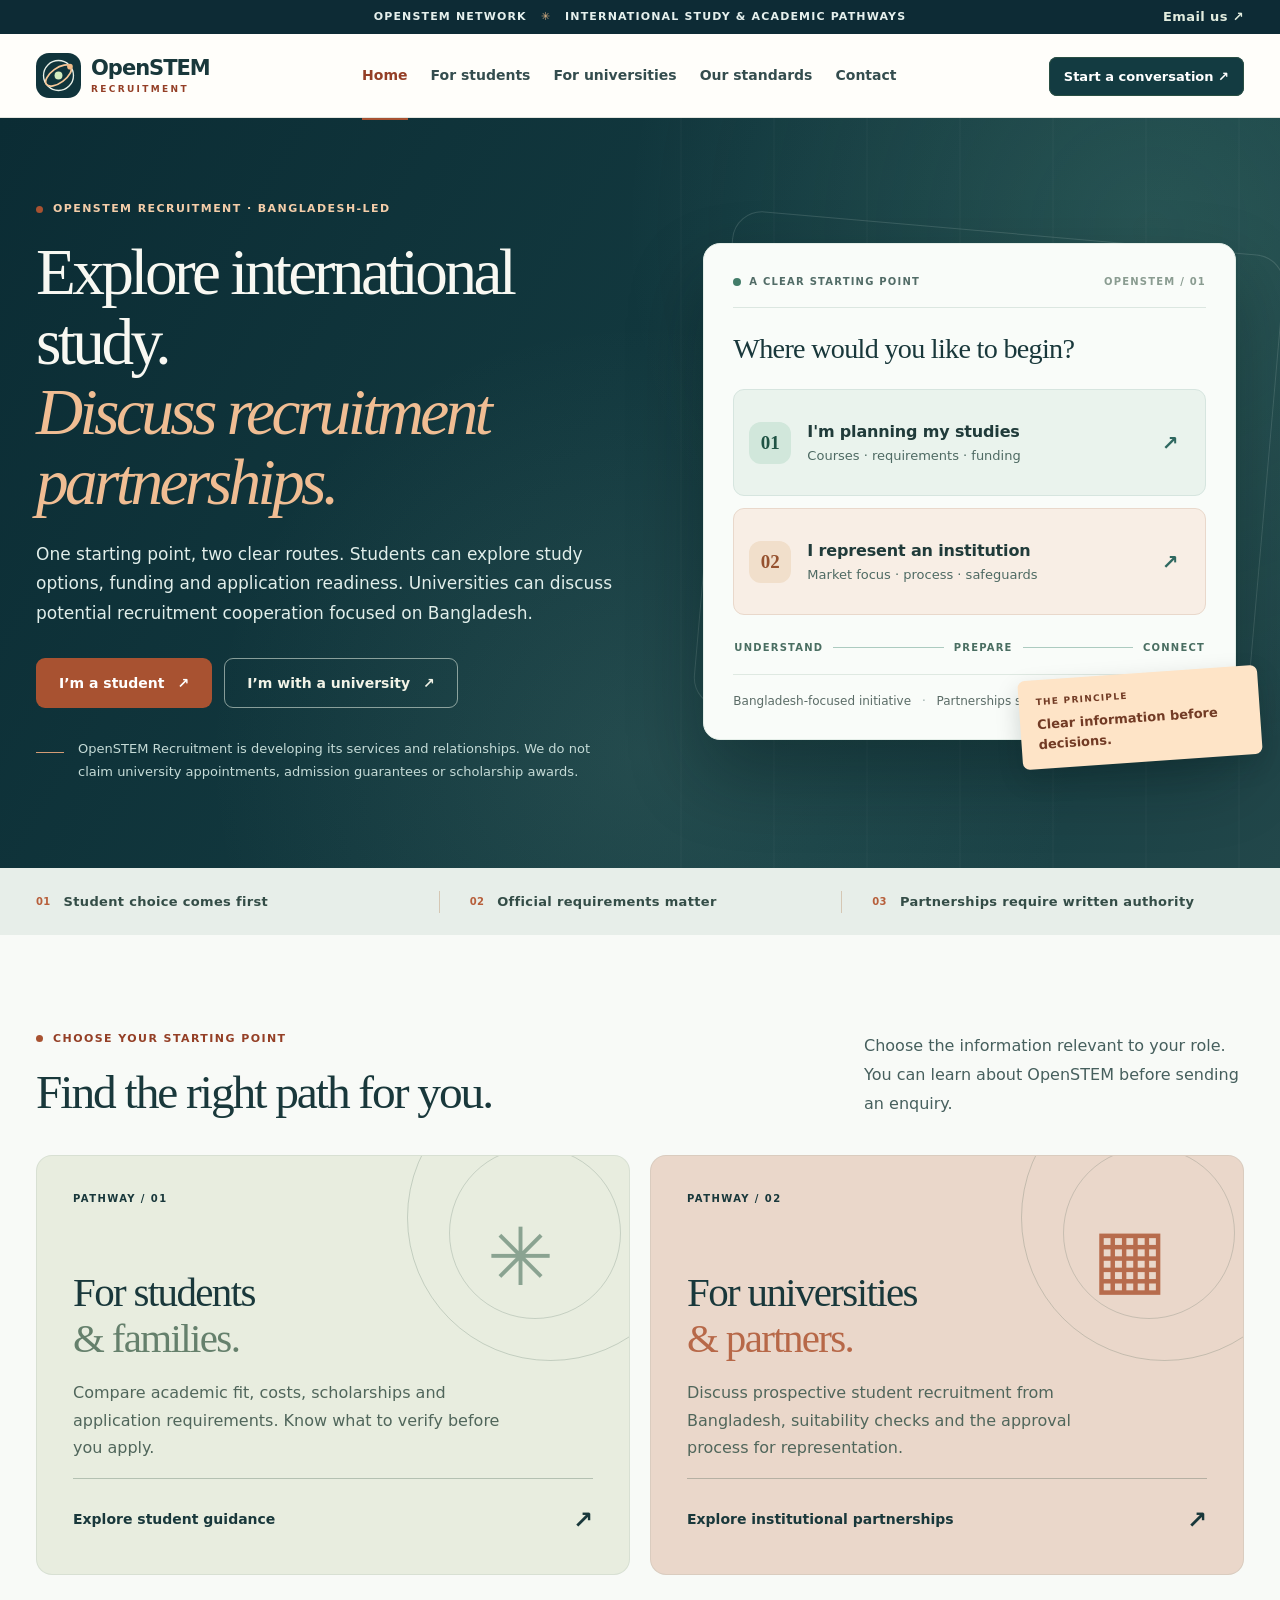
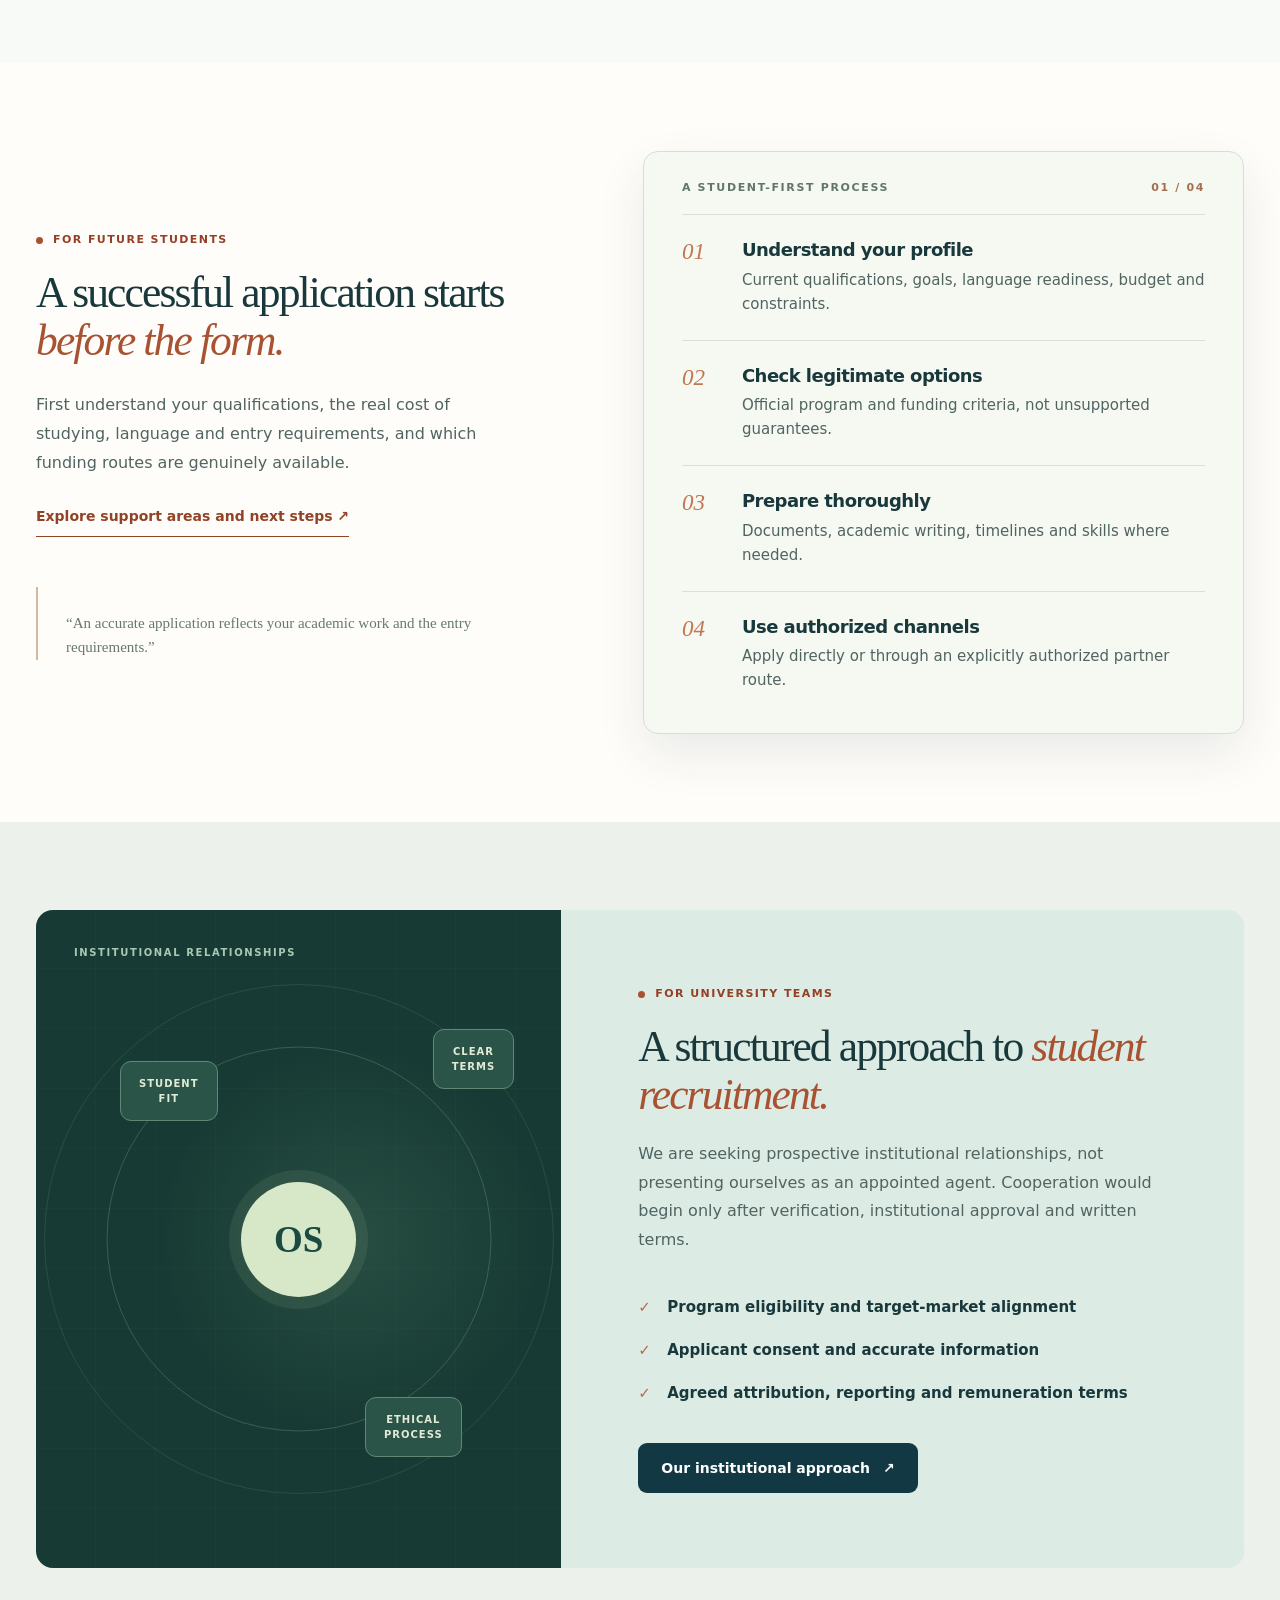
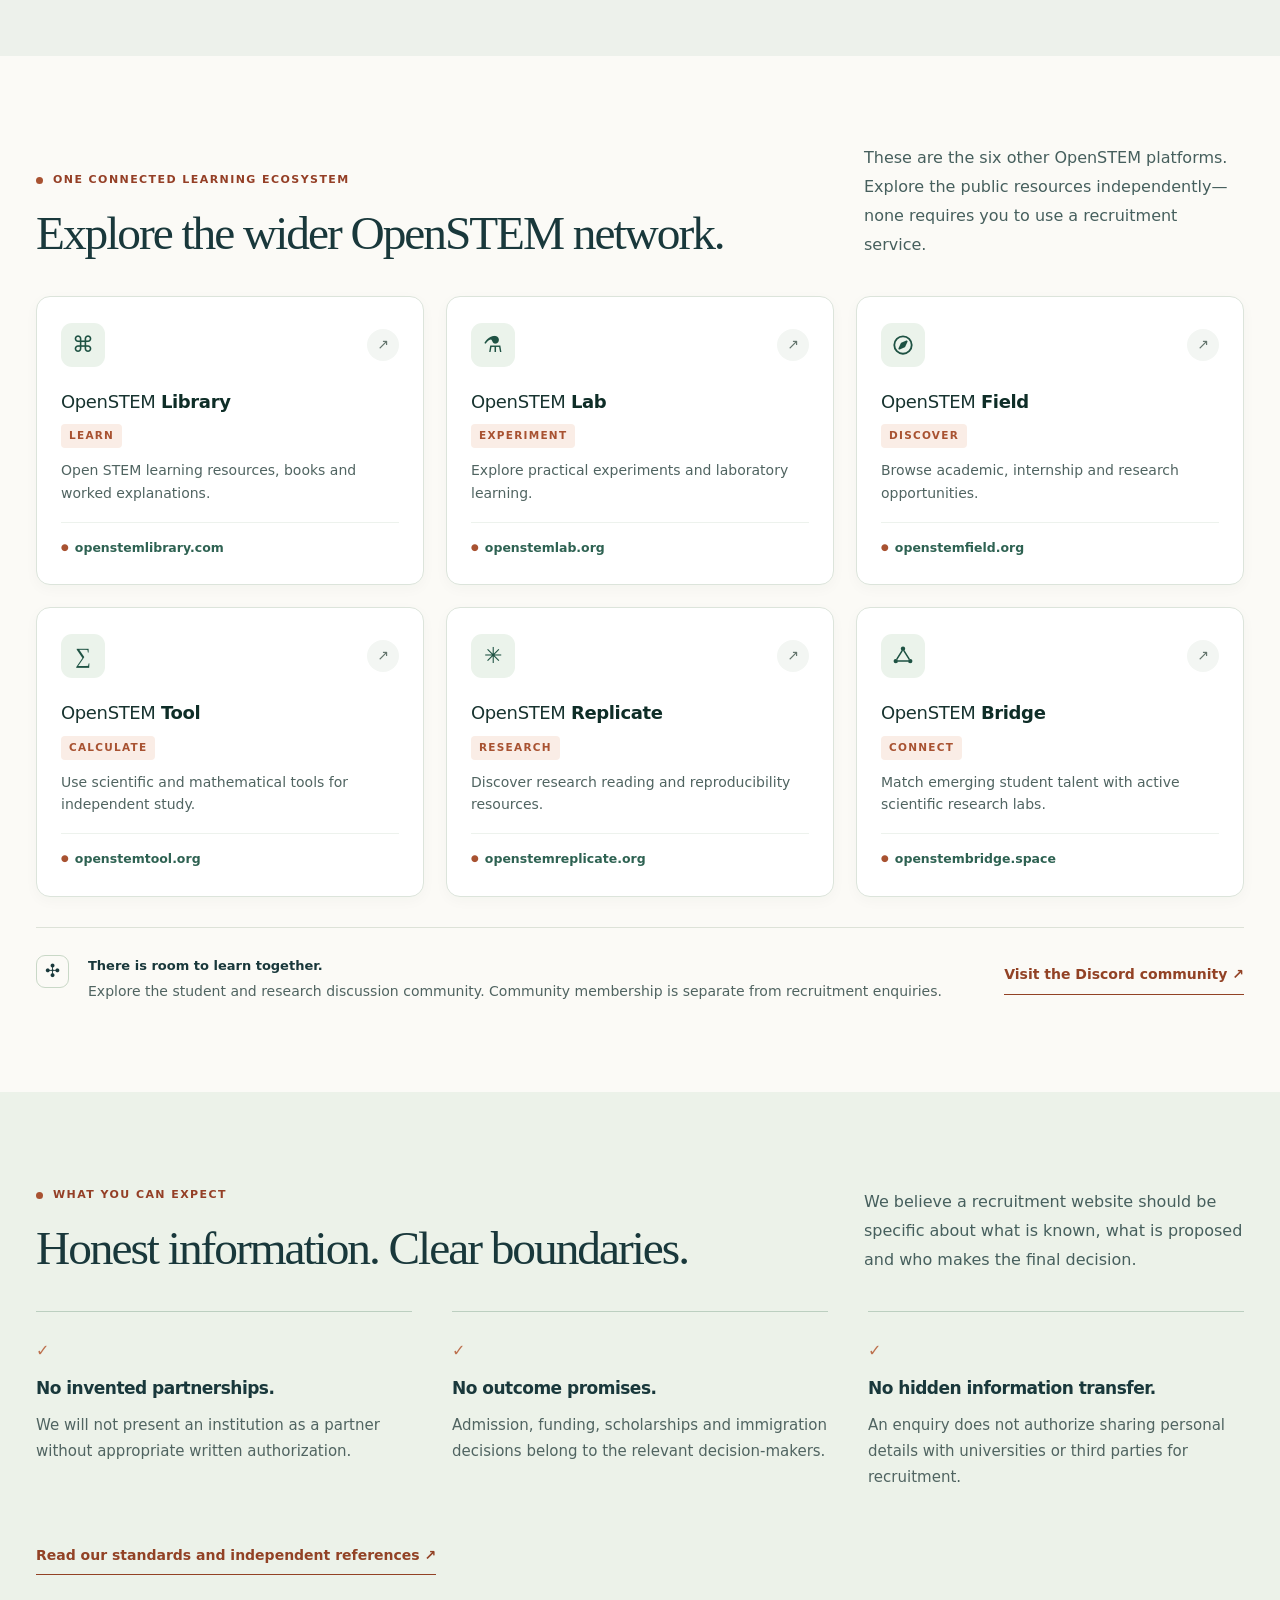
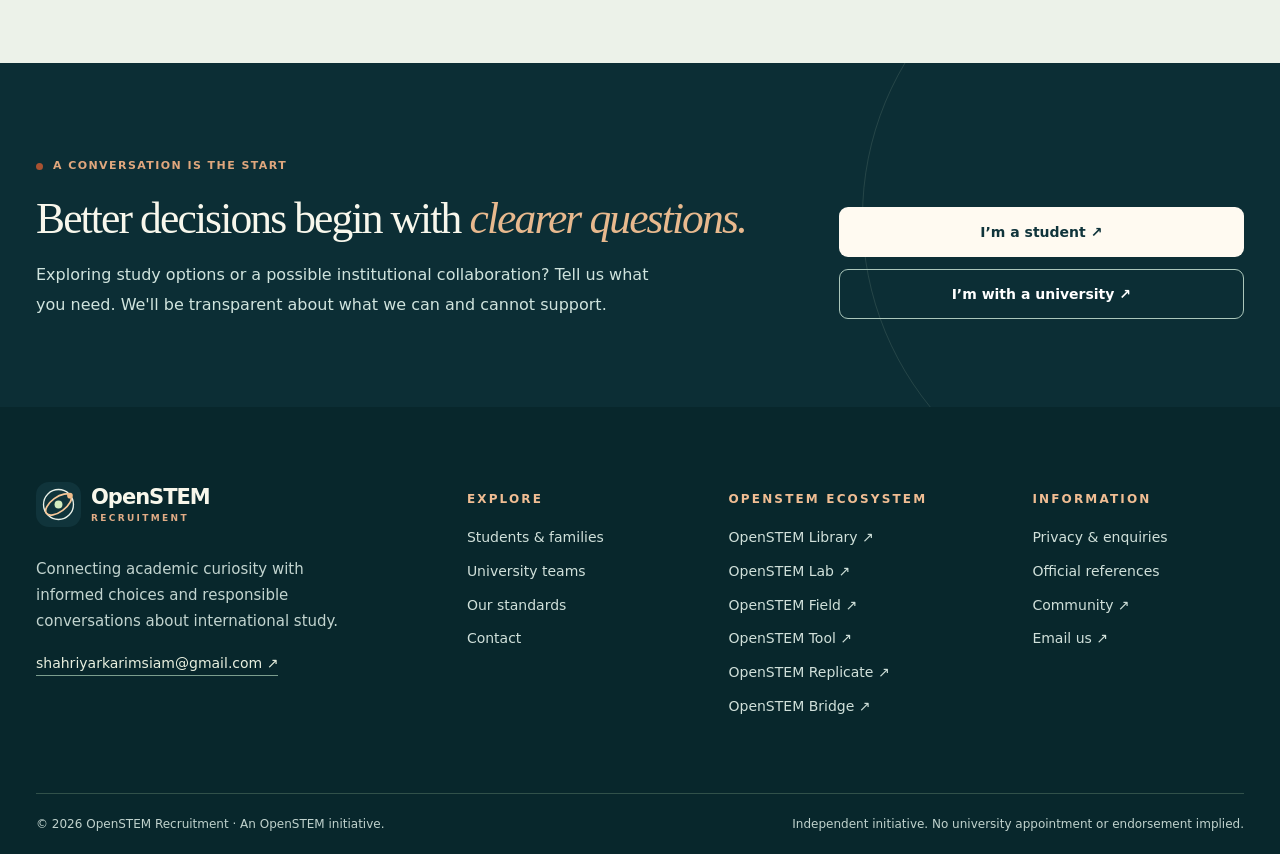
==== commit 04c39690: "fix(design): redesign OpenSTEM network into balanced 3x2 grid with refined cards and cache-busting" ====
--- a/index.html
+++ b/index.html
@@ -1,5 +1,5 @@
 <!DOCTYPE html>
-<html lang="en"><head><meta charset="utf-8"/><meta content="width=device-width, initial-scale=1" name="viewport"/><meta content="light" name="color-scheme"/><meta content="#0b2c34" name="theme-color"/><meta content="OpenSTEM Recruitment connects student-focused academic guidance with honest conversations about potential university recruitment partnerships." name="description"/><title>Study pathways &amp; university recruitment partnerships | OpenSTEM Recruitment</title><meta content="website" property="og:type"/><meta content="Study pathways &amp; university recruitment partnerships — OpenSTEM Recruitment" property="og:title"/><meta content="OpenSTEM Recruitment connects student-focused academic guidance with honest conversations about potential university recruitment partnerships." property="og:description"/><link rel="canonical" href="https://openstemrecruitment.com/"/><meta content="https://openstemrecruitment.com/" property="og:url"/><link href="assets/favicon.svg" rel="icon" type="image/svg+xml"/><link href="assets/styles.css" rel="stylesheet"/><script defer="" src="assets/app.js"></script></head><body><a class="skip" href="#main">Skip to content</a><div class="topline"><span>OPENSTEM NETWORK <span aria-hidden="true">✳</span> INTERNATIONAL STUDY &amp; ACADEMIC PATHWAYS</span><a href="mailto:shahriyarkarimsiam@gmail.com">Email us <span aria-hidden="true">↗</span></a></div><header class="site-header"><div class="shell header-inner"><a aria-label="OpenSTEM Recruitment home" class="brand" href="index.html"><span aria-hidden="true" class="brand-mark"><svg height="37" viewbox="0 0 42 42" width="37"><circle cx="21" cy="21" fill="none" r="17" stroke="#e8f0e8" stroke-width="1.5"></circle><ellipse cx="21" cy="21" fill="none" rx="17" ry="8.2" stroke="#f7c899" stroke-width="2" transform="rotate(-36 21 21)"></ellipse><circle cx="21" cy="21" fill="#d4edbf" r="4.5"></circle><circle cx="34" cy="11" fill="#f1bd8b" r="3.2"></circle></svg></span><span class="brand-copy"><strong>OpenSTEM</strong><small>RECRUITMENT</small></span></a><nav aria-label="Main navigation" class="desktop-nav"><a aria-current="page" href="index.html">Home</a><a href="students.html">For students</a><a href="universities.html">For universities</a><a href="standards.html">Our standards</a><a href="contact.html">Contact</a></nav><div class="header-actions"><a class="header-cta" href="contact.html">Start a conversation <span aria-hidden="true">↗</span></a><button aria-controls="mobile-nav" aria-expanded="false" aria-label="Open navigation" class="menu-toggle" type="button"><span></span><span></span><span></span></button></div></div><nav aria-label="Mobile navigation" class="mobile-nav shell" hidden="" id="mobile-nav"><a aria-current="page" href="index.html">Home</a><a href="students.html">For students</a><a href="universities.html">For universities</a><a href="standards.html">Our standards</a><a href="contact.html">Contact</a></nav></header><main id="main">
+<html lang="en"><head><meta charset="utf-8"/><meta content="width=device-width, initial-scale=1" name="viewport"/><meta content="light" name="color-scheme"/><meta content="#0b2c34" name="theme-color"/><meta content="OpenSTEM Recruitment connects student-focused academic guidance with honest conversations about potential university recruitment partnerships." name="description"/><title>Study pathways &amp; university recruitment partnerships | OpenSTEM Recruitment</title><meta content="website" property="og:type"/><meta content="Study pathways &amp; university recruitment partnerships — OpenSTEM Recruitment" property="og:title"/><meta content="OpenSTEM Recruitment connects student-focused academic guidance with honest conversations about potential university recruitment partnerships." property="og:description"/><link rel="canonical" href="https://openstemrecruitment.com/"/><meta content="https://openstemrecruitment.com/" property="og:url"/><link href="assets/favicon.svg" rel="icon" type="image/svg+xml"/><link href="assets/styles.css?v=3x3" rel="stylesheet"/><script defer="" src="assets/app.js"></script></head><body><a class="skip" href="#main">Skip to content</a><div class="topline"><span>OPENSTEM NETWORK <span aria-hidden="true">✳</span> INTERNATIONAL STUDY &amp; ACADEMIC PATHWAYS</span><a href="mailto:shahriyarkarimsiam@gmail.com">Email us <span aria-hidden="true">↗</span></a></div><header class="site-header"><div class="shell header-inner"><a aria-label="OpenSTEM Recruitment home" class="brand" href="index.html"><span aria-hidden="true" class="brand-mark"><svg height="37" viewbox="0 0 42 42" width="37"><circle cx="21" cy="21" fill="none" r="17" stroke="#e8f0e8" stroke-width="1.5"></circle><ellipse cx="21" cy="21" fill="none" rx="17" ry="8.2" stroke="#f7c899" stroke-width="2" transform="rotate(-36 21 21)"></ellipse><circle cx="21" cy="21" fill="#d4edbf" r="4.5"></circle><circle cx="34" cy="11" fill="#f1bd8b" r="3.2"></circle></svg></span><span class="brand-copy"><strong>OpenSTEM</strong><small>RECRUITMENT</small></span></a><nav aria-label="Main navigation" class="desktop-nav"><a aria-current="page" href="index.html">Home</a><a href="students.html">For students</a><a href="universities.html">For universities</a><a href="standards.html">Our standards</a><a href="contact.html">Contact</a></nav><div class="header-actions"><a class="header-cta" href="contact.html">Start a conversation <span aria-hidden="true">↗</span></a><button aria-controls="mobile-nav" aria-expanded="false" aria-label="Open navigation" class="menu-toggle" type="button"><span></span><span></span><span></span></button></div></div><nav aria-label="Mobile navigation" class="mobile-nav shell" hidden="" id="mobile-nav"><a aria-current="page" href="index.html">Home</a><a href="students.html">For students</a><a href="universities.html">For universities</a><a href="standards.html">Our standards</a><a href="contact.html">Contact</a></nav></header><main id="main">
 <section class="hero-home"><div class="hero-sheen"></div><div class="shell home-hero-grid"><div class="hero-copy"><span class="eyebrow"><span class="eyebrow-dot"></span>OPENSTEM RECRUITMENT · BANGLADESH-LED</span><h1>Explore international study.<br/><em>Discuss recruitment partnerships.</em></h1><p class="hero-description">One starting point, two clear routes. Students can explore study options, funding and application readiness. Universities can discuss potential recruitment cooperation focused on Bangladesh.</p><div class="button-row"><a class="btn btn-accent" href="students.html">I’m a student <span aria-hidden="true">↗</span></a><a class="btn btn-border" href="universities.html">I’m with a university <span aria-hidden="true">↗</span></a></div><div class="hero-proof"><span class="small-rule"></span><p>OpenSTEM Recruitment is developing its services and relationships. We do not claim university appointments, admission guarantees or scholarship awards.</p></div></div><div aria-label="How students and universities can use OpenSTEM Recruitment" class="hero-art pathway-art">
 <div class="pathway-board">
 <div class="pathway-board-head"><span class="board-kicker"><span class="signal-dot"></span> A CLEAR STARTING POINT</span><span class="board-mini">OPENSTEM / 01</span></div>
@@ -15,6 +15,6 @@
 <section class="section audience-section" id="audiences"><div class="shell"><div class="section-head"><div><span class="eyebrow"><span class="eyebrow-dot"></span>CHOOSE YOUR STARTING POINT</span><h2>Find the right path for you.</h2></div><div class="section-head-right"><p>Choose the information relevant to your role. You can learn about OpenSTEM before sending an enquiry.</p></div></div><div class="audience-grid"><a class="audience-card audience-students" href="students.html"><span class="audience-number">PATHWAY / 01</span><span aria-hidden="true" class="audience-emblem">✳</span><h3>For students <span>&amp; families.</span></h3><p>Compare academic fit, costs, scholarships and application requirements. Know what to verify before you apply.</p><span class="audience-bottom">Explore student guidance <span aria-hidden="true">↗</span></span></a><a class="audience-card audience-universities" href="universities.html"><span class="audience-number">PATHWAY / 02</span><span aria-hidden="true" class="audience-emblem">▦</span><h3>For universities <span>&amp; partners.</span></h3><p>Discuss prospective student recruitment from Bangladesh, suitability checks and the approval process for representation.</p><span class="audience-bottom">Explore institutional partnerships <span aria-hidden="true">↗</span></span></a></div></div></section>
 <section class="section process-split"><div class="shell split-grid"><div class="split-story"><span class="eyebrow"><span class="eyebrow-dot"></span>FOR FUTURE STUDENTS</span><h2>A successful application starts <em>before the form.</em></h2><p>First understand your qualifications, the real cost of studying, language and entry requirements, and which funding routes are genuinely available.</p><a class="text-link" href="students.html">Explore support areas and next steps ↗</a><div class="mini-quote">“An accurate application reflects your academic work and the entry requirements.”</div></div><div class="steps-card"><div class="steps-top">A STUDENT-FIRST PROCESS <span>01 / 04</span></div><div class="step"><span>01</span><div><h3>Understand your profile</h3><p>Current qualifications, goals, language readiness, budget and constraints.</p></div></div><div class="step"><span>02</span><div><h3>Check legitimate options</h3><p>Official program and funding criteria, not unsupported guarantees.</p></div></div><div class="step"><span>03</span><div><h3>Prepare thoroughly</h3><p>Documents, academic writing, timelines and skills where needed.</p></div></div><div class="step"><span>04</span><div><h3>Use authorized channels</h3><p>Apply directly or through an explicitly authorized partner route.</p></div></div></div></div></section>
 <section class="section uni-feature"><div class="shell"><div class="uni-feature-inner"><div class="uni-feature-visual"><span class="visual-kicker">INSTITUTIONAL RELATIONSHIPS</span><div class="network-center">OS</div><div class="network-node node-one">STUDENT<br/>FIT</div><div class="network-node node-two">CLEAR<br/>TERMS</div><div class="network-node node-three">ETHICAL<br/>PROCESS</div><div class="network-ring nr-one"></div><div class="network-ring nr-two"></div></div><div class="uni-feature-copy"><span class="eyebrow"><span class="eyebrow-dot"></span>FOR UNIVERSITY TEAMS</span><h2>A structured approach to <em>student recruitment.</em></h2><p>We are seeking prospective institutional relationships, not presenting ourselves as an appointed agent. Cooperation would begin only after verification, institutional approval and written terms.</p><ul class="check-list"><li>Program eligibility and target-market alignment</li><li>Applicant consent and accurate information</li><li>Agreed attribution, reporting and remuneration terms</li></ul><a class="btn btn-dark" href="universities.html">Our institutional approach <span aria-hidden="true">↗</span></a></div></div></div></section>
-<section class="ecosystem section" id="ecosystem"><div class="shell"><div class="section-head"><div><span class="eyebrow"><span class="eyebrow-dot"></span>ONE CONNECTED LEARNING ECOSYSTEM</span><h2>Explore the wider OpenSTEM network.</h2></div><div class="section-head-right"><p>These are the six other OpenSTEM platforms. Explore the public resources independently—none requires you to use a recruitment service.</p></div></div><div class="eco-grid"><a class="eco-card" href="https://openstemlibrary.com" rel="noopener noreferrer" target="_blank"><span class="eco-top"><span class="eco-ico">⌘</span><span aria-hidden="true" class="external">↗</span></span><span class="eco-name">OpenSTEM <strong>Library</strong></span><span class="eco-tag">Learn</span><span class="eco-desc">Open STEM learning resources, books and worked explanations.</span><span class="eco-url">openstemlibrary.com</span></a><a class="eco-card" href="https://openstemlab.org" rel="noopener noreferrer" target="_blank"><span class="eco-top"><span class="eco-ico">⚗</span><span aria-hidden="true" class="external">↗</span></span><span class="eco-name">OpenSTEM <strong>Lab</strong></span><span class="eco-tag">Experiment</span><span class="eco-desc">Explore practical experiments and laboratory learning.</span><span class="eco-url">openstemlab.org</span></a><a class="eco-card" href="https://openstemfield.org" rel="noopener noreferrer" target="_blank"><span class="eco-top"><span class="eco-ico">↗</span><span aria-hidden="true" class="external">↗</span></span><span class="eco-name">OpenSTEM <strong>Field</strong></span><span class="eco-tag">Discover</span><span class="eco-desc">Browse academic, internship and research opportunities.</span><span class="eco-url">openstemfield.org</span></a><a class="eco-card" href="https://openstemtool.org" rel="noopener noreferrer" target="_blank"><span class="eco-top"><span class="eco-ico">∑</span><span aria-hidden="true" class="external">↗</span></span><span class="eco-name">OpenSTEM <strong>Tool</strong></span><span class="eco-tag">Calculate</span><span class="eco-desc">Use scientific and mathematical tools for independent study.</span><span class="eco-url">openstemtool.org</span></a><a class="eco-card" href="https://openstemreplicate.org" rel="noopener noreferrer" target="_blank"><span class="eco-top"><span class="eco-ico">✳</span><span aria-hidden="true" class="external">↗</span></span><span class="eco-name">OpenSTEM <strong>Replicate</strong></span><span class="eco-tag">Research</span><span class="eco-desc">Discover research reading and reproducibility resources.</span><span class="eco-url">openstemreplicate.org</span></a><a class="eco-card" href="https://www.openstembridge.space" rel="noopener noreferrer" target="_blank"><span class="eco-top"><span class="eco-ico"><svg viewBox="0 0 32 32" fill="none" width="22" height="22" aria-hidden="true"><circle cx="16" cy="5.5" r="3.2" fill="currentColor"/><circle cx="5.5" cy="23.4" r="3.2" fill="currentColor"/><circle cx="26.5" cy="23.4" r="3.2" fill="currentColor"/><path d="M14.4 8.8 7.3 20.1m10.4-11.3 7.1 11.3M9 23.4h14" stroke="currentColor" stroke-width="2.25" stroke-linecap="round"/></svg></span><span aria-hidden="true" class="external">↗</span></span><span class="eco-name">OpenSTEM <strong>Bridge</strong></span><span class="eco-tag">Connect</span><span class="eco-desc">Match emerging student talent with active scientific research labs.</span><span class="eco-url">openstembridge.space</span></a></div><div class="community-note"><div><span class="mini-icon">✣</span><strong>There is room to learn together.</strong><p>Explore the student and research discussion community. Community membership is separate from recruitment enquiries.</p></div><a class="text-link" href="https://discord.gg/tBBKtvFJzW" rel="noopener noreferrer" target="_blank">Visit the Discord community ↗</a></div></div></section>
+<section class="ecosystem section" id="ecosystem"><div class="shell"><div class="section-head"><div><span class="eyebrow"><span class="eyebrow-dot"></span>ONE CONNECTED LEARNING ECOSYSTEM</span><h2>Explore the wider OpenSTEM network.</h2></div><div class="section-head-right"><p>These are the six other OpenSTEM platforms. Explore the public resources independently—none requires you to use a recruitment service.</p></div></div><div class="eco-grid"><a class="eco-card" href="https://openstemlibrary.com" rel="noopener noreferrer" target="_blank"><span class="eco-top"><span class="eco-ico">⌘</span><span aria-hidden="true" class="external">↗</span></span><span class="eco-name">OpenSTEM <strong>Library</strong></span><span class="eco-tag">Learn</span><span class="eco-desc">Open STEM learning resources, books and worked explanations.</span><span class="eco-url">openstemlibrary.com</span></a><a class="eco-card" href="https://openstemlab.org" rel="noopener noreferrer" target="_blank"><span class="eco-top"><span class="eco-ico">⚗</span><span aria-hidden="true" class="external">↗</span></span><span class="eco-name">OpenSTEM <strong>Lab</strong></span><span class="eco-tag">Experiment</span><span class="eco-desc">Explore practical experiments and laboratory learning.</span><span class="eco-url">openstemlab.org</span></a><a class="eco-card" href="https://openstemfield.org" rel="noopener noreferrer" target="_blank"><span class="eco-top"><span class="eco-ico"><svg viewBox="0 0 24 24" fill="none" stroke="currentColor" stroke-width="2" stroke-linecap="round" stroke-linejoin="round" width="22" height="22" aria-hidden="true"><circle cx="12" cy="12" r="9.5"/><polygon points="16 8 13.5 13.5 8 16 10.5 10.5 16 8" fill="currentColor"/></svg></span><span aria-hidden="true" class="external">↗</span></span><span class="eco-name">OpenSTEM <strong>Field</strong></span><span class="eco-tag">Discover</span><span class="eco-desc">Browse academic, internship and research opportunities.</span><span class="eco-url">openstemfield.org</span></a><a class="eco-card" href="https://openstemtool.org" rel="noopener noreferrer" target="_blank"><span class="eco-top"><span class="eco-ico">∑</span><span aria-hidden="true" class="external">↗</span></span><span class="eco-name">OpenSTEM <strong>Tool</strong></span><span class="eco-tag">Calculate</span><span class="eco-desc">Use scientific and mathematical tools for independent study.</span><span class="eco-url">openstemtool.org</span></a><a class="eco-card" href="https://openstemreplicate.org" rel="noopener noreferrer" target="_blank"><span class="eco-top"><span class="eco-ico">✳</span><span aria-hidden="true" class="external">↗</span></span><span class="eco-name">OpenSTEM <strong>Replicate</strong></span><span class="eco-tag">Research</span><span class="eco-desc">Discover research reading and reproducibility resources.</span><span class="eco-url">openstemreplicate.org</span></a><a class="eco-card" href="https://www.openstembridge.space" rel="noopener noreferrer" target="_blank"><span class="eco-top"><span class="eco-ico"><svg viewBox="0 0 32 32" fill="none" width="22" height="22" aria-hidden="true"><circle cx="16" cy="5.5" r="3.2" fill="currentColor"/><circle cx="5.5" cy="23.4" r="3.2" fill="currentColor"/><circle cx="26.5" cy="23.4" r="3.2" fill="currentColor"/><path d="M14.4 8.8 7.3 20.1m10.4-11.3 7.1 11.3M9 23.4h14" stroke="currentColor" stroke-width="2.25" stroke-linecap="round"/></svg></span><span aria-hidden="true" class="external">↗</span></span><span class="eco-name">OpenSTEM <strong>Bridge</strong></span><span class="eco-tag">Connect</span><span class="eco-desc">Match emerging student talent with active scientific research labs.</span><span class="eco-url">openstembridge.space</span></a></div><div class="community-note"><div><span class="mini-icon">✣</span><strong>There is room to learn together.</strong><p>Explore the student and research discussion community. Community membership is separate from recruitment enquiries.</p></div><a class="text-link" href="https://discord.gg/tBBKtvFJzW" rel="noopener noreferrer" target="_blank">Visit the Discord community ↗</a></div></div></section>
 <section class="section values-section"><div class="shell"><div class="section-head"><div><span class="eyebrow"><span class="eyebrow-dot"></span>WHAT YOU CAN EXPECT</span><h2>Honest information. Clear boundaries.</h2></div><div class="section-head-right"><p>We believe a recruitment website should be specific about what is known, what is proposed and who makes the final decision.</p></div></div><div class="values-grid"><div><span class="values-glyph">✓</span><h3>No invented partnerships.</h3><p>We will not present an institution as a partner without appropriate written authorization.</p></div><div><span class="values-glyph">✓</span><h3>No outcome promises.</h3><p>Admission, funding, scholarships and immigration decisions belong to the relevant decision-makers.</p></div><div><span class="values-glyph">✓</span><h3>No hidden information transfer.</h3><p>An enquiry does not authorize sharing personal details with universities or third parties for recruitment.</p></div></div><a class="text-link" href="standards.html">Read our standards and independent references ↗</a></div></section>
 <section class="cta-panel section"><div class="shell"><div class="cta-inner"><div><span class="eyebrow"><span class="eyebrow-dot"></span>A CONVERSATION IS THE START</span><h2>Better decisions begin with <em>clearer questions.</em></h2><p>Exploring study options or a possible institutional collaboration? Tell us what you need. We'll be transparent about what we can and cannot support.</p></div><div class="cta-actions"><a class="btn btn-light" href="contact.html?type=student">I’m a student ↗</a><a class="btn btn-outline-light" href="contact.html?type=university">I’m with a university ↗</a></div></div></div></section></main><footer class="footer"><div class="shell"><div class="footer-upper"><div class="footer-lead"><a aria-label="OpenSTEM Recruitment home" class="brand" href="index.html"><span aria-hidden="true" class="brand-mark"><svg height="37" viewbox="0 0 42 42" width="37"><circle cx="21" cy="21" fill="none" r="17" stroke="#e8f0e8" stroke-width="1.5"></circle><ellipse cx="21" cy="21" fill="none" rx="17" ry="8.2" stroke="#f7c899" stroke-width="2" transform="rotate(-36 21 21)"></ellipse><circle cx="21" cy="21" fill="#d4edbf" r="4.5"></circle><circle cx="34" cy="11" fill="#f1bd8b" r="3.2"></circle></svg></span><span class="brand-copy"><strong>OpenSTEM</strong><small>RECRUITMENT</small></span></a><p>Connecting academic curiosity with informed choices and responsible conversations about international study.</p><a class="footer-mail" href="mailto:shahriyarkarimsiam@gmail.com">shahriyarkarimsiam@gmail.com <span aria-hidden="true">↗</span></a></div><div class="footer-col"><h3>Explore</h3><a href="students.html">Students &amp; families</a><a href="universities.html">University teams</a><a href="standards.html">Our standards</a><a href="contact.html">Contact</a></div><div class="footer-col"><h3>OpenSTEM ecosystem</h3><a href="https://openstemlibrary.com" rel="noopener noreferrer" target="_blank">OpenSTEM Library <span aria-hidden="true">↗</span></a><a href="https://openstemlab.org" rel="noopener noreferrer" target="_blank">OpenSTEM Lab <span aria-hidden="true">↗</span></a><a href="https://openstemfield.org" rel="noopener noreferrer" target="_blank">OpenSTEM Field <span aria-hidden="true">↗</span></a><a href="https://openstemtool.org" rel="noopener noreferrer" target="_blank">OpenSTEM Tool <span aria-hidden="true">↗</span></a><a href="https://openstemreplicate.org" rel="noopener noreferrer" target="_blank">OpenSTEM Replicate <span aria-hidden="true">↗</span></a><a href="https://www.openstembridge.space" rel="noopener noreferrer" target="_blank">OpenSTEM Bridge <span aria-hidden="true">↗</span></a></div><div class="footer-col"><h3>Information</h3><a href="privacy.html">Privacy &amp; enquiries</a><a href="standards.html#references">Official references</a><a href="https://discord.gg/tBBKtvFJzW" rel="noopener noreferrer" target="_blank">Community ↗</a><a href="mailto:shahriyarkarimsiam@gmail.com">Email us ↗</a></div></div><div class="footer-bottom"><span>© <span id="year">2026</span> OpenSTEM Recruitment · An OpenSTEM initiative.</span><span>Independent initiative. No university appointment or endorsement implied.</span></div></div></footer></body></html>
--- a/assets/styles.css
+++ b/assets/styles.css
@@ -1,7 +1,7 @@
 :root{--ink:#17332f;--dark:#14342f;--dark2:#0e2926;--dark3:#214b44;--cream:#f9f7f1;--paper:#fffdfa;--sage:#e9efea;--sage2:#d9e7db;--line:#dbe2da;--muted:#64756d;--accent:#c76e46;--accent-dark:#a95535;--peach:#f3d5bd;--round:18px;--shadow:0 24px 54px rgba(19,47,42,.09);--font:Inter,ui-sans-serif,system-ui,-apple-system,BlinkMacSystemFont,"Segoe UI",sans-serif;--serif:Georgia,"Times New Roman",serif}
 *{box-sizing:border-box}html{scroll-behavior:smooth;scroll-padding-top:106px}body{margin:0;color:var(--ink);background:var(--cream);font:16px/1.66 var(--font);-webkit-font-smoothing:antialiased}a{color:inherit;text-decoration:none}button,input,textarea,select{font:inherit}button{cursor:pointer}h1,h2,h3,p{margin-top:0}h1,h2,h3{line-height:1.13;letter-spacing:-.035em}h1,h2{font-weight:500}h1{font-family:var(--serif);font-size:clamp(3.65rem,6vw,6.65rem)}h2{font-family:var(--serif);font-size:clamp(2.75rem,4.1vw,4.65rem)}h3{font-size:1.18rem}em{font-weight:400;color:var(--accent);font-family:var(--serif)}p{color:var(--muted)}img{max-width:100%;display:block}[hidden]{display:none!important}::selection{background:#f5c49b;color:#163731}.shell{width:min(1240px,calc(100% - 72px));margin-inline:auto}.section{padding:100px 0}.skip{position:absolute;top:-90px;left:24px;background:#fff;z-index:50;padding:10px 18px;border-radius:6px}.skip:focus{top:8px}a:focus-visible,button:focus-visible,input:focus-visible,textarea:focus-visible,select:focus-visible,summary:focus-visible{outline:3px solid #e59b68;outline-offset:4px}.sr-only{position:absolute!important;width:1px;height:1px;overflow:hidden;clip:rect(0,0,0,0);white-space:nowrap}.topline{height:32px;background:#10302b;color:#d9e7dd;display:flex;align-items:center;justify-content:center;gap:12px;position:relative;font-size:10px;letter-spacing:.155em;font-weight:700}.topline span span{color:#deb385;margin:0 9px}.topline>a{position:absolute;right:36px;color:#e2eddf;letter-spacing:.03em;text-transform:none;font-size:11px}.topline>a:hover{color:#f6c896}.site-header{position:relative;z-index:20;background:rgba(249,247,241,.98);border-bottom:1px solid #e4e6df}.header-inner{min-height:84px;display:flex;align-items:center;justify-content:space-between;gap:22px}.brand{display:inline-flex;align-items:center;gap:10px;flex-shrink:0;line-height:1}.brand-mark{display:grid;place-items:center;width:45px;height:45px;border-radius:13px;background:var(--dark)}.brand-copy{display:flex;flex-direction:column;gap:6px}.brand-copy strong{font-weight:800;font-size:21px;letter-spacing:-1px}.brand-copy small{font-size:9px;letter-spacing:.26em;font-weight:800;color:var(--accent-dark)}.desktop-nav{display:flex;align-items:center;gap:clamp(13px,1.8vw,30px)}.desktop-nav a{font-size:12px;font-weight:700;color:#3e554b;white-space:nowrap;transition:color .2s}.desktop-nav a:hover,.desktop-nav a[aria-current=page]{color:var(--accent-dark)}.desktop-nav a[aria-current=page]{position:relative}.desktop-nav a[aria-current=page]:after{content:"";position:absolute;bottom:-33px;left:0;right:0;height:2px;background:var(--accent)}.header-cta{border:1px solid #294f43;color:#183a32;border-radius:7px;padding:11px 14px;font-weight:750;font-size:12px;white-space:nowrap;transition:background .2s,color .2s}.header-cta:hover{background:var(--dark);color:white}.menu-toggle{display:none;border:1px solid #bac7bc;border-radius:8px;background:transparent;width:42px;height:42px;padding:12px}.menu-toggle span{display:block;height:2px;background:var(--ink);margin:4px 0}.mobile-nav{padding-bottom:22px;display:grid;gap:0}.mobile-nav a{padding:12px 2px;border-bottom:1px solid var(--line);font-weight:650}.eyebrow{display:inline-flex;align-items:center;gap:10px;font-size:10px;font-weight:800;letter-spacing:.18em;text-transform:uppercase;color:var(--accent-dark);margin-bottom:25px}.eyebrow-dot{width:7px;height:7px;background:var(--accent);border-radius:50%}.btn{display:inline-flex;align-items:center;justify-content:center;gap:13px;padding:15px 22px;border-radius:6px;font-size:13px;font-weight:800;line-height:1.3;transition:transform .2s,background .2s,border-color .2s,color .2s;border:1px solid transparent;white-space:nowrap}.btn:hover{transform:translateY(-2px)}.btn-accent{background:var(--accent);color:#fff}.btn-accent:hover{background:#b75e37}.btn-border{color:#f2f3e7;border-color:rgba(228,239,227,.56)}.btn-border:hover{background:rgba(255,255,255,.1)}.btn-dark{background:var(--dark);color:white}.btn-dark:hover{background:#245448}.btn-outline-dark{border-color:#436457;color:var(--dark)}.btn-outline-dark:hover{background:var(--dark);color:white}.btn-light{background:#fffaf1;color:var(--dark)}.btn-outline-light{border-color:#abc7bb;color:#fff}.btn-outline-light:hover{background:rgba(255,255,255,.1)}.btn-quiet{color:var(--dark);background:transparent;border-color:#c9d4cc}.button-row{display:flex;align-items:center;flex-wrap:wrap;gap:12px}.text-link{display:inline-flex;gap:10px;align-items:center;color:#a9593b;font-weight:800;font-size:13px;border-bottom:1px solid currentColor;padding-bottom:7px;transition:gap .2s}.text-link:hover{gap:16px}.section-head{display:flex;align-items:end;justify-content:space-between;gap:40px;margin-bottom:46px}.section-head h2{max-width:725px;margin:0}.section-head-right{max-width:380px;flex:0 1 380px}.section-head-right p{margin:0;color:#687c72;font-size:14px;line-height:1.9}
 /* Home hero */
-.hero-home{position:relative;background:var(--dark2);color:#f8f7ec;overflow:hidden;isolation:isolate}.hero-home:before{content:"";position:absolute;inset:0;background:radial-gradient(circle at 72% 49%,rgba(67,126,102,.38),transparent 39%),radial-gradient(circle at 22% 24%,rgba(67,108,84,.21),transparent 42%);z-index:-1}.hero-sheen{position:absolute;top:0;right:0;width:54%;height:100%;background:repeating-linear-gradient(90deg,transparent 0,transparent 91px,rgba(255,255,255,.035) 92px,transparent 93px);pointer-events:none}.home-hero-grid{display:grid;grid-template-columns:1.03fr .97fr;gap:50px;align-items:center;min-height:695px;padding-block:75px}.hero-copy{max-width:720px;position:relative;z-index:2}.hero-copy .eyebrow,.uni-hero .eyebrow{color:#e9b58a}.hero-copy h1{font-size:clamp(4rem,5.75vw,6.85rem);line-height:1.045;letter-spacing:-.055em;margin-bottom:27px;color:#f8f8f2}.hero-copy em{color:#e5b48f}.hero-description{color:#bfcec5;font-size:16px;max-width:530px;line-height:1.95;margin-bottom:29px}.hero-proof{display:flex;gap:14px;align-items:start;margin-top:48px}.hero-proof .small-rule{width:28px;height:1px;background:#d39c75;flex:none;margin-top:14px}.hero-proof p{font-size:11px;max-width:395px;line-height:1.8;color:#aabfb2;margin-bottom:0}.hero-art{height:568px;position:relative;border-radius:50%;display:flex;flex-direction:column;justify-content:center;align-items:center}.orbital{position:absolute;pointer-events:none;border:1px solid rgba(223,234,214,.17);border-radius:50%;left:50%;top:50%;transform:translate(-50%,-50%)}.orbital-one{width:550px;height:550px}.orbital-two{width:445px;height:445px;border-color:rgba(223,234,214,.11)}.arc-label{position:absolute;top:17px;font-size:9px;letter-spacing:.18em;color:#aec6af}.arc-label span{color:#cc946b;padding-inline:8px}.visual-card{width:min(360px,85%);min-height:207px;border-radius:13px;padding:22px 24px;z-index:2;backdrop-filter:blur(4px);box-shadow:0 22px 42px rgba(0,0,0,.19);position:relative}.student-visual{background:#f1f3e9;color:#1b3730;transform:translate(-36px,11px) rotate(-4deg)}.university-visual{background:#316559;color:#fff;transform:translate(42px,-4px) rotate(4deg)}.card-top{display:flex;align-items:center;gap:9px;font-size:9px;font-weight:800;letter-spacing:.15em;line-height:1}.tiny-square{display:grid;place-items:center;width:24px;height:24px;border-radius:5px;background:rgba(18,52,45,.1);font-size:10px;letter-spacing:0}.university-visual .tiny-square{background:rgba(255,255,255,.16)}.visual-arrow{margin-left:auto;font-size:19px}.visual-symbol{font-size:32px;color:#c67851;line-height:1;margin-top:18px}.university-visual .visual-symbol{color:#d6dabd}.visual-card strong{font-size:22px;line-height:1.19;letter-spacing:-.025em;display:block;margin:9px 0}.visual-card p{font-size:10px;letter-spacing:.03em;margin:0;color:#6b7f74}.university-visual p{color:#d0ded7}.visual-connector{z-index:1;display:flex;align-items:center;gap:6px;transform:rotate(-21deg);padding:4px}.connector-line{width:46px;height:1px;background:#d4e5d4}.connector-dot{width:7px;height:7px;background:#e9c192;border-radius:50%}.connector-pill{font-size:8px;letter-spacing:.14em;border:1px solid #9db9a5;border-radius:20px;padding:7px 11px;color:#e8e5cb;white-space:nowrap}.visual-footnote{position:absolute;bottom:8px;font-size:9px;color:#9fbeac;letter-spacing:.17em}.trust-ribbon{background:#eadfd0}.trust-items{display:grid;grid-template-columns:repeat(3,1fr);min-height:67px;align-items:center;color:#45544a}.trust-items span{display:flex;align-items:center;gap:13px;font-size:11px;font-weight:720;letter-spacing:.025em}.trust-items span+span{padding-left:30px;border-left:1px solid #d5c7b4}.trust-items b{font-size:10px;font-weight:900;color:#b75f3b}.audience-section{background:var(--cream)}.audience-grid{display:grid;grid-template-columns:repeat(2,minmax(0,1fr));gap:20px}.audience-card{min-height:390px;display:flex;flex-direction:column;align-items:start;padding:36px 40px;border-radius:13px;position:relative;overflow:hidden;transition:transform .22s,box-shadow .22s}.audience-card:hover{transform:translateY(-5px);box-shadow:var(--shadow)}.audience-students{background:#e8eddf}.audience-universities{background:#ead7ca}.audience-card:before{content:"";position:absolute;right:-65px;top:-82px;width:285px;height:285px;border:1px solid rgba(24,62,48,.18);border-radius:50%}.audience-card:after{content:"";position:absolute;right:8px;top:-9px;width:170px;height:170px;border:1px solid rgba(24,62,48,.17);border-radius:50%}.audience-number{font-size:10px;font-weight:800;letter-spacing:.14em;z-index:1}.audience-emblem{font:80px/1 var(--serif);position:absolute;right:75px;top:62px;color:rgba(44,89,68,.5)}.audience-universities .audience-emblem{color:#b76c4d}.audience-card h3{font:500 clamp(2.4rem,3.3vw,4rem)/1.14 var(--serif);letter-spacing:-.04em;max-width:370px;margin:68px 0 15px;z-index:1}.audience-card h3 span{display:block;color:#65806c}.audience-universities h3 span{color:#b76848}.audience-card p{max-width:420px;line-height:1.8;font-size:14px;color:#50665b;z-index:1}.audience-bottom{margin-top:auto;width:100%;border-top:1px solid rgba(25,60,45,.25);display:flex;align-items:center;justify-content:space-between;padding-top:21px;font-size:13px;font-weight:800;z-index:1}.audience-bottom span{font-size:24px}.process-split{background:#fffdfa}.split-grid{display:grid;grid-template-columns:.9fr 1.1fr;gap:clamp(50px,9vw,130px);align-items:center}.split-story h2{margin-bottom:27px}.split-story>p{line-height:1.95;font-size:15px;max-width:475px;margin-bottom:24px}.mini-quote{margin-top:50px;padding:24px 0 0 28px;border-left:2px solid #d5b99d;font-family:var(--serif);font-size:23px;line-height:1.5;color:#667a6c}.steps-card{border:1px solid var(--line);background:#f6f8f2;border-radius:12px;padding:27px 38px 17px;box-shadow:var(--shadow)}.steps-top{font-size:10px;font-weight:800;letter-spacing:.15em;display:flex;justify-content:space-between;margin-bottom:16px;color:#617669}.steps-top span{color:#a56e4f}.step{display:flex;gap:25px;border-top:1px solid #d8e1d9;padding:24px 0}.step>span{font:italic 23px var(--serif);color:#c27551;min-width:35px}.step h3{margin:0 0 6px;font-size:17px;letter-spacing:-.03em}.step p{font-size:13px;line-height:1.7;margin:0}.uni-feature{background:#edf1eb}.uni-feature-inner{display:grid;grid-template-columns:.87fr 1.13fr;min-height:545px;overflow:hidden;border-radius:15px;background:#d6e3d8}.uni-feature-visual{position:relative;background:#173b34;min-height:535px;overflow:hidden;display:grid;place-items:center}.uni-feature-visual:before{content:"";position:absolute;inset:0;background:radial-gradient(circle at 60% 50%,rgba(157,211,169,.12),transparent 42%),repeating-linear-gradient(0deg,transparent,transparent 59px,rgba(255,255,255,.03) 60px),repeating-linear-gradient(90deg,transparent,transparent 59px,rgba(255,255,255,.03) 60px)}.visual-kicker{position:absolute;top:34px;left:38px;color:#a9c8b3;font-size:10px;letter-spacing:.16em;font-weight:800}.network-center{width:115px;height:115px;border-radius:50%;display:grid;place-items:center;background:#d6e8c8;color:#1b4b40;font:700 37px var(--serif);z-index:2;box-shadow:0 0 0 12px rgba(212,238,195,.08)}.network-ring{position:absolute;border-radius:50%;border:1px solid rgba(217,231,197,.19);width:385px;height:385px;left:50%;top:50%;transform:translate(-50%,-50%)}.nr-two{width:510px;height:510px;border-color:rgba(217,231,197,.1)}.network-node{position:absolute;z-index:3;color:#e2ebd7;background:#2b5448;border:1px solid #608875;border-radius:11px;padding:14px 18px;font-size:10px;line-height:1.5;font-weight:800;letter-spacing:.1em;text-align:center}.node-one{top:23%;left:16%}.node-two{top:18%;right:9%}.node-three{bottom:17%;right:19%}.uni-feature-copy{padding:75px clamp(35px,6vw,89px);display:flex;flex-direction:column;align-items:start;justify-content:center}.uni-feature-copy h2{font-size:clamp(2.7rem,3.9vw,4.6rem);margin-bottom:22px}.uni-feature-copy>p{max-width:530px;font-size:15px;line-height:1.9}.check-list{list-style:none;padding:0;margin:15px 0 29px}.check-list li{padding:9px 0 9px 29px;position:relative;font-size:13px;font-weight:700}.check-list li:before{content:"✓";position:absolute;left:0;color:#b86e4d;font-weight:900}.ecosystem{background:#fbfaf6}.eco-grid{display:grid;grid-template-columns:repeat(6,minmax(0,1fr));gap:12px}.eco-card{display:flex;flex-direction:column;align-items:start;min-height:265px;padding:20px 19px;border:1px solid #dce4db;background:#fffefa;border-radius:10px;transition:transform .2s,box-shadow .2s}.eco-card:hover{transform:translateY(-4px);box-shadow:var(--shadow)}.eco-top{display:flex;width:100%;justify-content:space-between;align-items:start;margin-bottom:35px}.eco-ico{display:grid;place-items:center;background:#e6ede4;width:42px;height:42px;border-radius:9px;font-family:var(--serif);font-size:23px;color:#3f7864}.external{font-size:20px;color:#89998d}.eco-name{font-size:16px;letter-spacing:-.025em}.eco-name strong{font-weight:850}.eco-tag{font-size:10px;font-weight:800;letter-spacing:.13em;text-transform:uppercase;color:#b56d4c;margin:4px 0 9px}.eco-desc{font-size:12px;color:#718076;line-height:1.65;margin-bottom:16px}.eco-url{margin-top:auto;font-size:10px;color:#5c796d;word-break:break-word}.community-note{display:flex;align-items:center;justify-content:space-between;gap:25px;border-top:1px solid #dde2d8;padding:27px 0 0;margin-top:30px}.community-note>div{display:grid;grid-template-columns:40px 1fr;column-gap:12px}.mini-icon{grid-row:span 2;width:33px;height:33px;border:1px solid #c9d8c7;border-radius:9px;display:grid;place-items:center;font-size:18px}.community-note strong{font-size:13px}.community-note p{font-size:12px;margin:3px 0 0}.values-section{background:#ecf2e9}.values-grid{display:grid;grid-template-columns:repeat(3,minmax(0,1fr));gap:40px;margin-bottom:35px}.values-grid>div{border-top:1px solid #bccfc0;padding-top:25px}.values-glyph{font-size:16px;color:#bd714e}.values-grid h3{font-size:18px;letter-spacing:-.03em;margin:14px 0}.values-grid p{font-size:13px;line-height:1.85}.cta-panel{background:var(--dark2);color:#f8f7ec;overflow:hidden}.cta-inner{display:grid;grid-template-columns:1.3fr .7fr;align-items:end;gap:50px;position:relative}.cta-inner:before{content:"";border:1px solid rgba(218,233,207,.12);border-radius:50%;width:600px;height:600px;position:absolute;right:-220px;top:-235px;pointer-events:none}.cta-inner .eyebrow{color:#e0a77d}.cta-inner h2{margin-bottom:18px;max-width:810px}.cta-inner h2 em{color:#e8b98e}.cta-inner p{color:#afc6b6;max-width:620px;font-size:14px;line-height:1.85;margin-bottom:0}.cta-actions{display:flex;align-items:stretch;flex-direction:column;gap:12px;z-index:2}.footer{background:#0b2422;color:#e8efdf;padding:75px 0 0}.footer-upper{display:grid;grid-template-columns:1.8fr 1fr 1.2fr 1fr;gap:50px;padding-bottom:75px}.footer .brand-copy strong{color:#f8f7eb}.footer .brand-copy small{color:#e1ac86}.footer-lead p{max-width:310px;color:#abc1b4;font-size:13px;margin-top:24px;line-height:1.9}.footer-mail{font-size:13px;border-bottom:1px solid #7c9e8f;padding-bottom:4px;word-break:break-word}.footer-col{display:flex;flex-direction:column;gap:12px}.footer-col h3{font-size:10px;text-transform:uppercase;letter-spacing:.18em;color:#d7b393;margin:10px 0 8px}.footer-col a{font-size:12px;color:#bdd1c4;line-height:1.4;transition:color .2s}.footer-col a:hover,.footer-mail:hover{color:#fff}.footer-bottom{border-top:1px solid #31514a;display:flex;justify-content:space-between;gap:20px;align-items:center;padding:20px 0;font-size:10px;color:#a4b9ac}
+.hero-home{position:relative;background:var(--dark2);color:#f8f7ec;overflow:hidden;isolation:isolate}.hero-home:before{content:"";position:absolute;inset:0;background:radial-gradient(circle at 72% 49%,rgba(67,126,102,.38),transparent 39%),radial-gradient(circle at 22% 24%,rgba(67,108,84,.21),transparent 42%);z-index:-1}.hero-sheen{position:absolute;top:0;right:0;width:54%;height:100%;background:repeating-linear-gradient(90deg,transparent 0,transparent 91px,rgba(255,255,255,.035) 92px,transparent 93px);pointer-events:none}.home-hero-grid{display:grid;grid-template-columns:1.03fr .97fr;gap:50px;align-items:center;min-height:695px;padding-block:75px}.hero-copy{max-width:720px;position:relative;z-index:2}.hero-copy .eyebrow,.uni-hero .eyebrow{color:#e9b58a}.hero-copy h1{font-size:clamp(4rem,5.75vw,6.85rem);line-height:1.045;letter-spacing:-.055em;margin-bottom:27px;color:#f8f8f2}.hero-copy em{color:#e5b48f}.hero-description{color:#bfcec5;font-size:16px;max-width:530px;line-height:1.95;margin-bottom:29px}.hero-proof{display:flex;gap:14px;align-items:start;margin-top:48px}.hero-proof .small-rule{width:28px;height:1px;background:#d39c75;flex:none;margin-top:14px}.hero-proof p{font-size:11px;max-width:395px;line-height:1.8;color:#aabfb2;margin-bottom:0}.hero-art{height:568px;position:relative;border-radius:50%;display:flex;flex-direction:column;justify-content:center;align-items:center}.orbital{position:absolute;pointer-events:none;border:1px solid rgba(223,234,214,.17);border-radius:50%;left:50%;top:50%;transform:translate(-50%,-50%)}.orbital-one{width:550px;height:550px}.orbital-two{width:445px;height:445px;border-color:rgba(223,234,214,.11)}.arc-label{position:absolute;top:17px;font-size:9px;letter-spacing:.18em;color:#aec6af}.arc-label span{color:#cc946b;padding-inline:8px}.visual-card{width:min(360px,85%);min-height:207px;border-radius:13px;padding:22px 24px;z-index:2;backdrop-filter:blur(4px);box-shadow:0 22px 42px rgba(0,0,0,.19);position:relative}.student-visual{background:#f1f3e9;color:#1b3730;transform:translate(-36px,11px) rotate(-4deg)}.university-visual{background:#316559;color:#fff;transform:translate(42px,-4px) rotate(4deg)}.card-top{display:flex;align-items:center;gap:9px;font-size:9px;font-weight:800;letter-spacing:.15em;line-height:1}.tiny-square{display:grid;place-items:center;width:24px;height:24px;border-radius:5px;background:rgba(18,52,45,.1);font-size:10px;letter-spacing:0}.university-visual .tiny-square{background:rgba(255,255,255,.16)}.visual-arrow{margin-left:auto;font-size:19px}.visual-symbol{font-size:32px;color:#c67851;line-height:1;margin-top:18px}.university-visual .visual-symbol{color:#d6dabd}.visual-card strong{font-size:22px;line-height:1.19;letter-spacing:-.025em;display:block;margin:9px 0}.visual-card p{font-size:10px;letter-spacing:.03em;margin:0;color:#6b7f74}.university-visual p{color:#d0ded7}.visual-connector{z-index:1;display:flex;align-items:center;gap:6px;transform:rotate(-21deg);padding:4px}.connector-line{width:46px;height:1px;background:#d4e5d4}.connector-dot{width:7px;height:7px;background:#e9c192;border-radius:50%}.connector-pill{font-size:8px;letter-spacing:.14em;border:1px solid #9db9a5;border-radius:20px;padding:7px 11px;color:#e8e5cb;white-space:nowrap}.visual-footnote{position:absolute;bottom:8px;font-size:9px;color:#9fbeac;letter-spacing:.17em}.trust-ribbon{background:#eadfd0}.trust-items{display:grid;grid-template-columns:repeat(3,1fr);min-height:67px;align-items:center;color:#45544a}.trust-items span{display:flex;align-items:center;gap:13px;font-size:11px;font-weight:720;letter-spacing:.025em}.trust-items span+span{padding-left:30px;border-left:1px solid #d5c7b4}.trust-items b{font-size:10px;font-weight:900;color:#b75f3b}.audience-section{background:var(--cream)}.audience-grid{display:grid;grid-template-columns:repeat(2,minmax(0,1fr));gap:20px}.audience-card{min-height:390px;display:flex;flex-direction:column;align-items:start;padding:36px 40px;border-radius:13px;position:relative;overflow:hidden;transition:transform .22s,box-shadow .22s}.audience-card:hover{transform:translateY(-5px);box-shadow:var(--shadow)}.audience-students{background:#e8eddf}.audience-universities{background:#ead7ca}.audience-card:before{content:"";position:absolute;right:-65px;top:-82px;width:285px;height:285px;border:1px solid rgba(24,62,48,.18);border-radius:50%}.audience-card:after{content:"";position:absolute;right:8px;top:-9px;width:170px;height:170px;border:1px solid rgba(24,62,48,.17);border-radius:50%}.audience-number{font-size:10px;font-weight:800;letter-spacing:.14em;z-index:1}.audience-emblem{font:80px/1 var(--serif);position:absolute;right:75px;top:62px;color:rgba(44,89,68,.5)}.audience-universities .audience-emblem{color:#b76c4d}.audience-card h3{font:500 clamp(2.4rem,3.3vw,4rem)/1.14 var(--serif);letter-spacing:-.04em;max-width:370px;margin:68px 0 15px;z-index:1}.audience-card h3 span{display:block;color:#65806c}.audience-universities h3 span{color:#b76848}.audience-card p{max-width:420px;line-height:1.8;font-size:14px;color:#50665b;z-index:1}.audience-bottom{margin-top:auto;width:100%;border-top:1px solid rgba(25,60,45,.25);display:flex;align-items:center;justify-content:space-between;padding-top:21px;font-size:13px;font-weight:800;z-index:1}.audience-bottom span{font-size:24px}.process-split{background:#fffdfa}.split-grid{display:grid;grid-template-columns:.9fr 1.1fr;gap:clamp(50px,9vw,130px);align-items:center}.split-story h2{margin-bottom:27px}.split-story>p{line-height:1.95;font-size:15px;max-width:475px;margin-bottom:24px}.mini-quote{margin-top:50px;padding:24px 0 0 28px;border-left:2px solid #d5b99d;font-family:var(--serif);font-size:23px;line-height:1.5;color:#667a6c}.steps-card{border:1px solid var(--line);background:#f6f8f2;border-radius:12px;padding:27px 38px 17px;box-shadow:var(--shadow)}.steps-top{font-size:10px;font-weight:800;letter-spacing:.15em;display:flex;justify-content:space-between;margin-bottom:16px;color:#617669}.steps-top span{color:#a56e4f}.step{display:flex;gap:25px;border-top:1px solid #d8e1d9;padding:24px 0}.step>span{font:italic 23px var(--serif);color:#c27551;min-width:35px}.step h3{margin:0 0 6px;font-size:17px;letter-spacing:-.03em}.step p{font-size:13px;line-height:1.7;margin:0}.uni-feature{background:#edf1eb}.uni-feature-inner{display:grid;grid-template-columns:.87fr 1.13fr;min-height:545px;overflow:hidden;border-radius:15px;background:#d6e3d8}.uni-feature-visual{position:relative;background:#173b34;min-height:535px;overflow:hidden;display:grid;place-items:center}.uni-feature-visual:before{content:"";position:absolute;inset:0;background:radial-gradient(circle at 60% 50%,rgba(157,211,169,.12),transparent 42%),repeating-linear-gradient(0deg,transparent,transparent 59px,rgba(255,255,255,.03) 60px),repeating-linear-gradient(90deg,transparent,transparent 59px,rgba(255,255,255,.03) 60px)}.visual-kicker{position:absolute;top:34px;left:38px;color:#a9c8b3;font-size:10px;letter-spacing:.16em;font-weight:800}.network-center{width:115px;height:115px;border-radius:50%;display:grid;place-items:center;background:#d6e8c8;color:#1b4b40;font:700 37px var(--serif);z-index:2;box-shadow:0 0 0 12px rgba(212,238,195,.08)}.network-ring{position:absolute;border-radius:50%;border:1px solid rgba(217,231,197,.19);width:385px;height:385px;left:50%;top:50%;transform:translate(-50%,-50%)}.nr-two{width:510px;height:510px;border-color:rgba(217,231,197,.1)}.network-node{position:absolute;z-index:3;color:#e2ebd7;background:#2b5448;border:1px solid #608875;border-radius:11px;padding:14px 18px;font-size:10px;line-height:1.5;font-weight:800;letter-spacing:.1em;text-align:center}.node-one{top:23%;left:16%}.node-two{top:18%;right:9%}.node-three{bottom:17%;right:19%}.uni-feature-copy{padding:75px clamp(35px,6vw,89px);display:flex;flex-direction:column;align-items:start;justify-content:center}.uni-feature-copy h2{font-size:clamp(2.7rem,3.9vw,4.6rem);margin-bottom:22px}.uni-feature-copy>p{max-width:530px;font-size:15px;line-height:1.9}.check-list{list-style:none;padding:0;margin:15px 0 29px}.check-list li{padding:9px 0 9px 29px;position:relative;font-size:13px;font-weight:700}.check-list li:before{content:"✓";position:absolute;left:0;color:#b86e4d;font-weight:900}.ecosystem{background:#fbfaf6}.eco-grid{display:grid;grid-template-columns:repeat(3,1fr);gap:22px}.eco-card{display:flex;flex-direction:column;align-items:flex-start;min-height:245px;padding:26px 24px;border:1px solid #dce4db;background:#ffffff;border-radius:14px;box-shadow:0 4px 14px rgba(16,52,43,.03);transition:transform .22s ease,box-shadow .22s ease,border-color .22s ease}.eco-card:hover{transform:translateY(-4px);border-color:#9cb8a7;box-shadow:0 16px 32px rgba(16,52,43,.08)}.eco-top{display:flex;width:100%;justify-content:space-between;align-items:center;margin-bottom:20px}.eco-ico{display:grid;place-items:center;background:#ebf3eb;width:44px;height:44px;border-radius:11px;font-family:var(--serif);font-size:22px;color:#1e5243}.external{display:grid;place-items:center;width:32px;height:32px;border-radius:50%;background:#f3f6f3;font-size:14px;color:#64756d;transition:all .2s ease}.eco-card:hover .external{background:#a85231;color:#ffffff;transform:translate(2px,-2px)}.eco-name{font-size:18px;font-weight:500;color:#17332f;letter-spacing:-.02em;margin-bottom:2px}.eco-name strong{font-weight:700;color:#0e2d27}.eco-tag{display:inline-block;font-size:10.5px;font-weight:800;letter-spacing:.12em;text-transform:uppercase;color:#a85231;background:#faede6;padding:3px 8px;border-radius:4px;margin:5px 0 11px;width:fit-content}.eco-desc{font-size:14px;color:#506461;line-height:1.6;margin-bottom:18px}.eco-url{margin-top:auto;width:100%;padding-top:14px;border-top:1px solid #edf2ed;font-size:12.5px;font-weight:600;color:#2e6252;display:flex;align-items:center;gap:6px;word-break:break-word}.eco-url:before{content:"●";font-size:9px;color:#a85231}.community-note{display:flex;align-items:center;justify-content:space-between;gap:25px;border-top:1px solid #dde2d8;padding:27px 0 0;margin-top:30px}.community-note>div{display:grid;grid-template-columns:40px 1fr;column-gap:12px}.mini-icon{grid-row:span 2;width:33px;height:33px;border:1px solid #c9d8c7;border-radius:9px;display:grid;place-items:center;font-size:18px}.community-note strong{font-size:13px}.community-note p{font-size:12px;margin:3px 0 0}.values-section{background:#ecf2e9}.values-grid{display:grid;grid-template-columns:repeat(3,minmax(0,1fr));gap:40px;margin-bottom:35px}.values-grid>div{border-top:1px solid #bccfc0;padding-top:25px}.values-glyph{font-size:16px;color:#bd714e}.values-grid h3{font-size:18px;letter-spacing:-.03em;margin:14px 0}.values-grid p{font-size:13px;line-height:1.85}.cta-panel{background:var(--dark2);color:#f8f7ec;overflow:hidden}.cta-inner{display:grid;grid-template-columns:1.3fr .7fr;align-items:end;gap:50px;position:relative}.cta-inner:before{content:"";border:1px solid rgba(218,233,207,.12);border-radius:50%;width:600px;height:600px;position:absolute;right:-220px;top:-235px;pointer-events:none}.cta-inner .eyebrow{color:#e0a77d}.cta-inner h2{margin-bottom:18px;max-width:810px}.cta-inner h2 em{color:#e8b98e}.cta-inner p{color:#afc6b6;max-width:620px;font-size:14px;line-height:1.85;margin-bottom:0}.cta-actions{display:flex;align-items:stretch;flex-direction:column;gap:12px;z-index:2}.footer{background:#0b2422;color:#e8efdf;padding:75px 0 0}.footer-upper{display:grid;grid-template-columns:1.8fr 1fr 1.2fr 1fr;gap:50px;padding-bottom:75px}.footer .brand-copy strong{color:#f8f7eb}.footer .brand-copy small{color:#e1ac86}.footer-lead p{max-width:310px;color:#abc1b4;font-size:13px;margin-top:24px;line-height:1.9}.footer-mail{font-size:13px;border-bottom:1px solid #7c9e8f;padding-bottom:4px;word-break:break-word}.footer-col{display:flex;flex-direction:column;gap:12px}.footer-col h3{font-size:10px;text-transform:uppercase;letter-spacing:.18em;color:#d7b393;margin:10px 0 8px}.footer-col a{font-size:12px;color:#bdd1c4;line-height:1.4;transition:color .2s}.footer-col a:hover,.footer-mail:hover{color:#fff}.footer-bottom{border-top:1px solid #31514a;display:flex;justify-content:space-between;gap:20px;align-items:center;padding:20px 0;font-size:10px;color:#a4b9ac}
 /* dedicated pages */
 .subhero{overflow:hidden;position:relative}.subhero-grid{display:grid;grid-template-columns:1.06fr .94fr;gap:55px;align-items:center;min-height:590px}.subhero-copy{padding-block:75px}.subhero-copy h1{font-size:clamp(3.5rem,5.1vw,6rem);margin-bottom:24px}.subhero-copy>p{max-width:570px;line-height:1.95;font-size:15px;margin-bottom:25px}.subhero-copy .hero-disclosure{font-size:11px;max-width:525px;line-height:1.8;margin:32px 0 0}.student-hero{background:#e8efdf}.student-art{height:550px;align-self:end;position:relative;display:flex;align-items:end}.student-art:before{content:"";position:absolute;width:510px;height:510px;border-radius:50%;background:rgba(255,255,255,.22);left:50%;top:30px;transform:translateX(-50%)}.student-art img{width:100%;max-width:550px;max-height:530px;object-fit:contain;position:relative;mix-blend-mode:multiply}.art-sticker{position:absolute;right:1%;bottom:33px;transform:rotate(-5deg);border-radius:5px;padding:10px 13px;background:#fff9ee;color:#184539;box-shadow:var(--shadow);font-size:11px;font-weight:800}.student-principles{padding-block:57px;background:#fffdfa}.three-principles{display:grid;grid-template-columns:repeat(3,1fr);gap:30px}.three-principles>div{display:flex;flex-direction:column;align-items:start;border-right:1px solid #d9e4d9;padding:0 20px 0 0}.three-principles>div:last-child{border:0}.three-principles span{font:italic 19px var(--serif);color:#b77757}.three-principles h2{font:600 20px var(--font);letter-spacing:-.04em;margin:9px 0}.three-principles p{font-size:12px;max-width:285px;line-height:1.75;margin-bottom:0}.services-section{background:#f9f8f3}.services-toolbar{display:flex;justify-content:space-between;gap:20px;align-items:center;margin-bottom:25px}.filter-wrap{display:flex;flex-wrap:wrap;gap:8px}.filter-chip{border:1px solid #ccd8ce;background:transparent;color:#3b5d4b;border-radius:30px;padding:8px 16px;font-size:12px;font-weight:750;transition:all .2s}.filter-chip:hover{border-color:#8ea899}.filter-chip.active{background:var(--dark);border-color:var(--dark);color:white}.filter-chip span{opacity:.68;margin-left:3px}.search-wrap{border:1px solid #ccd8ce;border-radius:7px;padding:0 12px;display:flex;align-items:center;background:white;min-width:230px}.search-wrap span{font-size:24px;color:#6c8575}.search-wrap input{border:0;outline:0;padding:11px 7px;font-size:12px;width:100%;background:transparent;min-width:0}.search-wrap:focus-within{outline:2px solid #bd906b}.service-grid{display:grid;grid-template-columns:repeat(3,minmax(0,1fr));gap:15px}.service-card{border:1px solid #dde4dc;border-radius:10px;background:white;padding:27px;min-height:247px;display:flex;flex-direction:column;transition:box-shadow .2s,transform .2s}.service-card:hover{transform:translateY(-3px);box-shadow:var(--shadow)}.service-card-top{display:flex;align-items:center;justify-content:space-between;margin-bottom:38px}.service-card-top .num{font:italic 23px var(--serif);color:#bc805b}.service-card-top .category{font-size:9px;letter-spacing:.15em;font-weight:800;text-transform:uppercase;color:#62826d}.service-card h3{font-size:18px;margin:0 0 12px}.service-card p{font-size:13px;line-height:1.75;margin:0 0 18px}.service-card a{font-size:12px;font-weight:800;color:var(--accent-dark);margin-top:auto;display:inline-block}.service-footnote{font-size:12px;line-height:1.85;border-left:3px solid var(--accent);padding:12px 15px;margin:27px 0 0;background:#f1f3ec}.no-results{padding:24px;border:1px dashed #afc0b2;border-radius:8px}.roadmap-section{background:#e9eee5}.roadmap-layout{display:grid;grid-template-columns:.8fr 1.2fr;gap:90px}.roadmap-layout h2{margin-bottom:25px}.roadmap-layout>div:first-child>p{font-size:14px;line-height:1.8}.checklist-panel{background:#fffdfa;border-radius:12px;padding:18px 37px;border:1px solid #d6e0d4}.checkline{display:flex;gap:24px;padding:21px 0;border-bottom:1px solid #e3e9df}.checkline:last-child{border-bottom:0}.checkline>span{font:italic 23px var(--serif);color:#c1805e;min-width:34px}.checkline strong{font-size:15px;display:block;margin-bottom:4px}.checkline p{font-size:12px;line-height:1.75;margin:0}.light-questions{background:#fffdfa}.faq-list{max-width:900px}.faq-list details{border-bottom:1px solid #dbe3da}.faq-list details:first-child{border-top:1px solid #dbe3da}.faq-list summary{cursor:pointer;padding:21px 4px;display:flex;justify-content:space-between;align-items:center;gap:15px;font-size:15px;font-weight:800;list-style:none}.faq-list summary::-webkit-details-marker{display:none}.faq-list summary span{font:normal 28px var(--font);color:#ad775c}.faq-list details[open] summary span{transform:rotate(45deg)}.faq-list details p{max-width:770px;font-size:13px;line-height:1.9;margin:0 0 23px;padding-right:50px}.uni-hero{background:#173a35;color:#fff}.uni-hero .subhero-copy h1{color:#f8f5eb}.uni-hero .subhero-copy h1 em{color:#edbd99}.uni-hero .subhero-copy>p{color:#c1d1c6}.uni-hero .hero-disclosure{color:#abc2b5}.uni-hero-art{height:540px;position:relative;display:grid;place-items:center}.blueprint-square{width:370px;height:370px;border:1px solid rgba(244,241,215,.22);background:repeating-linear-gradient(0deg,transparent 0,transparent 49px,rgba(255,255,255,.045) 50px),repeating-linear-gradient(90deg,transparent 0,transparent 49px,rgba(255,255,255,.045) 50px);border-radius:50%;display:grid;place-items:center;position:relative}.blueprint-square:after{content:"";position:absolute;inset:40px;border:1px dashed #688878;border-radius:50%}.blueprint-building{height:173px;width:218px;background:#356659;clip-path:polygon(0% 25%,50% 0%,100% 25%,100% 100%,0 100%);display:flex;justify-content:space-evenly;align-items:end;padding:45px 23px 15px;border-bottom:6px solid #9cc5ab;z-index:2}.blueprint-building span{width:20px;height:79px;background:#183c35;border-top:8px solid #80ae94}.blueprint-building span:nth-child(3){height:105px;width:30px}.blueprint-label{position:absolute;bottom:38px;color:#aac9b6;font-size:9px;letter-spacing:.16em;font-weight:800}.blueprint-line{width:280px;height:1px;background:#8dbea1;position:absolute;bottom:100px}.floating-tag{position:absolute;background:#f6f2e6;color:#28483a;padding:12px 18px;border-radius:7px;font-size:11px;font-weight:800;box-shadow:0 13px 30px rgba(0,0,0,.22)}.tag-a{top:75px;left:-4px;transform:rotate(-6deg)}.tag-b{right:-8px;top:190px;transform:rotate(5deg)}.tag-c{bottom:65px;left:22px;transform:rotate(-3deg)}.uni-principles{background:#fbfaf6}.value-cards{display:grid;grid-template-columns:repeat(3,1fr);gap:15px}.value-cards>div{background:#e9eee7;border-radius:10px;padding:34px 30px;min-height:285px}.value-cards>div:nth-child(2){background:#f0e7dd}.card-counter{font-size:10px;letter-spacing:.15em;color:#a05d3d;font-weight:800}.value-cards h3{font:500 28px/1.18 var(--serif);margin:56px 0 17px}.value-cards p{font-size:13px;line-height:1.8;margin-bottom:0}.model-section{background:#173930;color:#f8f5e9}.model-grid{display:grid;grid-template-columns:.87fr 1.13fr;gap:90px;align-items:start}.model-intro h2{color:#fcf8ed}.model-intro h2 em{color:#e1ab83}.model-intro>p{color:#b7cfc0;line-height:1.9;font-size:14px}.model-intro .text-link{color:#e1b28e}.model-steps{border-top:1px solid #567d66}.model-steps>div{border-bottom:1px solid #567d66;padding:29px 0;display:flex;gap:28px}.model-steps b{font:italic 27px var(--serif);color:#e0ac85;min-width:45px}.model-steps strong{font-size:17px}.model-steps p{font-size:13px;line-height:1.85;color:#b8cbbf;margin:8px 0 0}.gov-section{background:#f6f7f0}.gov-grid{display:grid;grid-template-columns:repeat(3,1fr);gap:0}.gov-grid>div{padding:25px 26px 28px 0;border-top:1px solid #cfdbd0}.gov-grid span{display:block;font:italic 20px var(--serif);color:#ae7052;margin-bottom:17px}.gov-grid strong{font-size:16px;letter-spacing:-.02em}.gov-grid p{font-size:12px;line-height:1.85;margin:10px 0 0;max-width:310px}.standards-callout{background:#e6efe5;padding-block:66px}.standards-banner{display:flex;align-items:end;justify-content:space-between;gap:45px}.standards-banner h2{font-size:clamp(2.3rem,3.6vw,4rem);max-width:725px}.standards-banner p{max-width:710px;font-size:13px;line-height:1.8;margin-bottom:0}.standards-banner .btn{flex:none}.simple-hero{background:#e7eee4;padding:90px 0 95px}.simple-hero h1{max-width:980px;font-size:clamp(3.8rem,6vw,6.5rem);margin-bottom:22px}.simple-hero p{max-width:720px;font-size:15px;line-height:1.9;margin-bottom:0}.contact-section{background:#faf9f5}.contact-layout{display:grid;grid-template-columns:.72fr 1.28fr;gap:80px;align-items:start}.contact-aside{padding-top:20px}.contact-aside h2{font-size:clamp(2.55rem,3.6vw,4.2rem);margin-bottom:25px}.contact-aside>p{font-size:14px;line-height:1.9}.large-email{display:inline-block;color:#a95c3c;font-size:15px;font-weight:800;word-break:break-word;border-bottom:1px solid #caa18b;margin:12px 0 45px;padding-bottom:6px}.contact-facts{border-top:1px solid #d9e2d8}.contact-facts>div{display:flex;gap:18px;padding:16px 0;border-bottom:1px solid #d9e2d8}.contact-facts span{font:italic 19px var(--serif);color:#bb7651}.contact-facts p{font-size:12px;line-height:1.75;margin:0}.form-panel{background:white;border:1px solid #dae4da;border-radius:13px;box-shadow:var(--shadow);padding:33px}.form-tabs{display:grid;grid-template-columns:1fr 1fr;gap:7px;padding:5px;background:#eaf0e9;border-radius:8px;margin-bottom:36px}.form-tabs button{border:0;border-radius:6px;padding:11px;background:transparent;font-size:12px;font-weight:800;color:#5b7664}.form-tabs button[aria-selected=true]{background:white;color:var(--dark);box-shadow:0 2px 12px rgba(15,60,35,.1)}.form-label-top{font-size:10px;color:#ba7556;font-weight:850;letter-spacing:.16em}.form-panel h3{font:500 31px var(--serif);margin:11px 0}.form-panel section>p{font-size:13px;margin-bottom:24px}.form-row{display:grid;grid-template-columns:1fr 1fr;gap:15px}.field{margin-bottom:19px}.field label{display:block;font-size:12px;font-weight:800;margin-bottom:9px}.field label span,.checkbox-line b{color:#b05b3e}.field input,.field select,.field textarea{width:100%;border:1px solid #cbd8cb;border-radius:6px;background:#fbfcf9;color:#1c3c30;padding:12px 13px;min-width:0;font-size:13px;outline:none;transition:border-color .2s}.field input:focus,.field textarea:focus,.field select:focus{border-color:#be855e;box-shadow:0 0 0 3px #f2ddd0}.field textarea{resize:vertical}.checkbox-line{display:flex;gap:11px;align-items:start;margin:3px 0 19px;cursor:pointer}.checkbox-line input{flex:none;width:17px;height:17px;accent-color:#2d6d51;margin-top:3px}.checkbox-line span{font-size:11px;line-height:1.8;color:#5a7163}.checkbox-line a{color:#a85837;text-decoration:underline}.form-buttons{display:flex;flex-wrap:wrap;gap:9px}.form-status{font-size:13px;font-weight:650;margin:13px 0 0;line-height:1.7;color:#23623c;transition:all .2s}.form-status.is-success{color:#155724;background:#d4edda;border:1px solid #c3e6cb;padding:12px 14px;border-radius:6px}.form-status.is-error{color:#721c24;background:#f8d7da;border:1px solid #f5c6cb;padding:12px 14px;border-radius:6px}.form-status.is-info{color:#0c5460;background:#d1ecf1;border:1px solid #bee5eb;padding:12px 14px;border-radius:6px}.form-status.is-warning{color:#856404;background:#fff3cd;border:1px solid #ffeeba;padding:12px 14px;border-radius:6px}button:disabled{opacity:.65;cursor:not-allowed}.small-form-note{font-size:11px;color:#77877c;margin:14px 0 0!important;line-height:1.8}.standards-page{background:#fffdfa}.standards-content{display:grid;grid-template-columns:.72fr 1.28fr;gap:80px}.standards-intro h2{font-size:clamp(2.3rem,3.5vw,4rem)}.standards-intro p{font-size:14px;line-height:1.9}.standards-items>article{display:flex;gap:30px;border-bottom:1px solid #d6e2d5;padding:0 0 28px;margin-bottom:30px}.standards-items>article>span{font:italic 24px var(--serif);color:#b57554;min-width:31px}.standards-items h3{font-size:19px;margin:3px 0 10px}.standards-items p{font-size:13px;line-height:1.9;margin:0}.source-section{background:#e9efe8}.sources-list{display:grid;grid-template-columns:repeat(2,1fr);gap:14px}.sources-list>a{background:#fffdfa;border:1px solid #d3dfd4;border-radius:9px;padding:26px;display:flex;justify-content:space-between;gap:15px;transition:transform .2s}.sources-list>a:hover{transform:translateY(-3px)}.sources-list>a>span{font-size:23px;color:#aa6c4c}.sources-list a div>span{font-size:10px;letter-spacing:.12em;color:#b06b4b;font-weight:850}.sources-list strong{display:block;font-size:18px;margin:9px 0;line-height:1.4}.sources-list p{font-size:12px;line-height:1.7;margin:0}.sources-disclaimer{font-size:12px;margin-top:28px;line-height:1.8}.legal-section{background:#fffdfa}.legal-content{max-width:790px}.legal-updated{color:#a36a4c;font-size:12px;font-weight:750;margin-bottom:30px}.legal-content h2{font:600 25px var(--font);margin:32px 0 12px;letter-spacing:-.03em}.legal-content p{font-size:14px;line-height:1.9}.legal-content a{color:#aa5b38;text-decoration:underline}
 @media(max-width:1150px){.desktop-nav{gap:13px}.desktop-nav a{font-size:11px}.header-cta{padding:10px}.home-hero-grid{gap:10px}.hero-copy h1{font-size:5.5vw}.eco-grid{grid-template-columns:repeat(3,1fr)}.footer-upper{gap:28px}.subhero-grid{gap:26px}.uni-hero-art{transform:scale(.88)}}
@@ -91,9 +91,9 @@
 .uni-feature-inner{border-radius:17px;overflow:hidden}
 .uni-feature-copy{background:#dcebe4}
 .uni-feature-copy .check-list li{font-size:15px;line-height:1.65}
-.eco-card{border-radius:12px;min-height:248px}
-.eco-card .eco-desc{font-size:14px;line-height:1.65}
-.eco-name{font-size:16px}
+.eco-card{border-radius:14px;min-height:245px}
+.eco-card .eco-desc{font-size:14px;line-height:1.6}
+.eco-name{font-size:18px}
 .community-note{font-size:14px}
 .values-grid h3,.value-cards h3{font-size:17px}
 .values-grid p,.value-cards p{font-size:15px;line-height:1.72}
@@ -150,7 +150,7 @@
 /* contrast and more robust mobile reading */
 @media(max-width:1150px){.home-hero-grid{gap:28px}.hero-copy h1{font-size:clamp(3.1rem,4.8vw,5rem)}.desktop-nav a{font-size:13px}}
 @media(max-width:900px){.home-hero-grid{grid-template-columns:1fr;gap:18px}.hero-copy h1{font-size:clamp(3.1rem,7vw,5.15rem)}.hero-art.pathway-art{width:min(100%,610px);min-height:auto;margin:0 auto;padding:14px 0 35px}.pathway-board{padding:26px}.board-floating-note{right:-3px;bottom:8px}.subhero-copy h1{font-size:clamp(3.1rem,7vw,5.1rem)}}
-@media(max-width:640px){.shell{width:calc(100% - 38px)}.topline{font-size:10px;letter-spacing:.04em;padding:8px 15px;text-align:center}.hero-copy h1,.subhero-copy h1,.simple-hero h1{font-size:clamp(2.75rem,10.2vw,4.3rem);line-height:1.11}.hero-copy h1 br{display:none}.home-hero-grid{padding:59px 0 25px}.hero-description{font-size:16px;line-height:1.7}.hero-art.pathway-art{margin-top:10px;padding:12px 0 40px}.pathway-board{padding:18px;border-radius:13px}.board-route{grid-template-columns:34px 1fr 16px;gap:9px;padding:13px 11px;min-height:96px}.board-route-icon{width:33px;height:33px;font-size:16px;border-radius:9px}.board-route-body strong{font-size:14px}.board-route-body small{font-size:12px}.board-route-arrow{font-size:16px}.pathway-board-title{font-size:1.7rem}.board-floating-note{position:relative;transform:none;right:auto;bottom:auto;margin:13px 0 0 auto;max-width:280px}.board-process{gap:5px}.board-process span{font-size:9px;letter-spacing:.05em}.board-notice{font-size:11px}.section{padding:64px 0}.section-head h2,.split-story h2,.uni-feature-copy h2,.cta-inner h2{font-size:clamp(2.25rem,8vw,3.15rem)}.section-head-right p,.split-story>p,.uni-feature-copy>p{font-size:16px}.audience-card{min-height:310px;padding:26px}.audience-card h3{font-size:2.55rem;margin-top:42px}.audience-card p{font-size:16px}.trust-items span{font-size:13px}.eco-grid{grid-template-columns:1fr 1fr}.eco-card{min-height:248px;padding:15px}.eco-card .eco-desc{font-size:13px}.eco-name{font-size:14px}.subhero-copy{padding:62px 0 25px}.subhero-copy>p{font-size:16px}.student-art{height:295px}.student-art img{max-height:310px}.uni-hero-art{height:325px}.service-grid{grid-template-columns:1fr}.service-card{min-height:auto;padding:23px}.form-tabs button{font-size:13px}.form-panel{padding:19px}.footer-col a{font-size:14px}.footer-lead p{font-size:15px}.cta-inner>div>p{font-size:15px}.contact-aside>p{font-size:16px}.faq-list summary{font-size:16px}}
+@media(max-width:640px){.shell{width:calc(100% - 38px)}.topline{font-size:10px;letter-spacing:.04em;padding:8px 15px;text-align:center}.hero-copy h1,.subhero-copy h1,.simple-hero h1{font-size:clamp(2.75rem,10.2vw,4.3rem);line-height:1.11}.hero-copy h1 br{display:none}.home-hero-grid{padding:59px 0 25px}.hero-description{font-size:16px;line-height:1.7}.hero-art.pathway-art{margin-top:10px;padding:12px 0 40px}.pathway-board{padding:18px;border-radius:13px}.board-route{grid-template-columns:34px 1fr 16px;gap:9px;padding:13px 11px;min-height:96px}.board-route-icon{width:33px;height:33px;font-size:16px;border-radius:9px}.board-route-body strong{font-size:14px}.board-route-body small{font-size:12px}.board-route-arrow{font-size:16px}.pathway-board-title{font-size:1.7rem}.board-floating-note{position:relative;transform:none;right:auto;bottom:auto;margin:13px 0 0 auto;max-width:280px}.board-process{gap:5px}.board-process span{font-size:9px;letter-spacing:.05em}.board-notice{font-size:11px}.section{padding:64px 0}.section-head h2,.split-story h2,.uni-feature-copy h2,.cta-inner h2{font-size:clamp(2.25rem,8vw,3.15rem)}.section-head-right p,.split-story>p,.uni-feature-copy>p{font-size:16px}.audience-card{min-height:310px;padding:26px}.audience-card h3{font-size:2.55rem;margin-top:42px}.audience-card p{font-size:16px}.trust-items span{font-size:13px}.eco-grid{grid-template-columns:1fr;gap:16px}.eco-card{min-height:auto;padding:22px 20px}.eco-card .eco-desc{font-size:13.5px}.eco-name{font-size:16px}.subhero-copy{padding:62px 0 25px}.subhero-copy>p{font-size:16px}.student-art{height:295px}.student-art img{max-height:310px}.uni-hero-art{height:325px}.service-grid{grid-template-columns:1fr}.service-card{min-height:auto;padding:23px}.form-tabs button{font-size:13px}.form-panel{padding:19px}.footer-col a{font-size:14px}.footer-lead p{font-size:15px}.cta-inner>div>p{font-size:15px}.contact-aside>p{font-size:16px}.faq-list summary{font-size:16px}}
 @media(max-width:370px){.board-route-body strong{font-size:13px}.board-route-body small{font-size:11px}.hero-copy h1{font-size:2.6rem}.pathway-board{padding:14px}.hero-art.pathway-art{transform:none;margin-left:0;margin-right:0}}
 
 /* Final text-legibility refinements */
